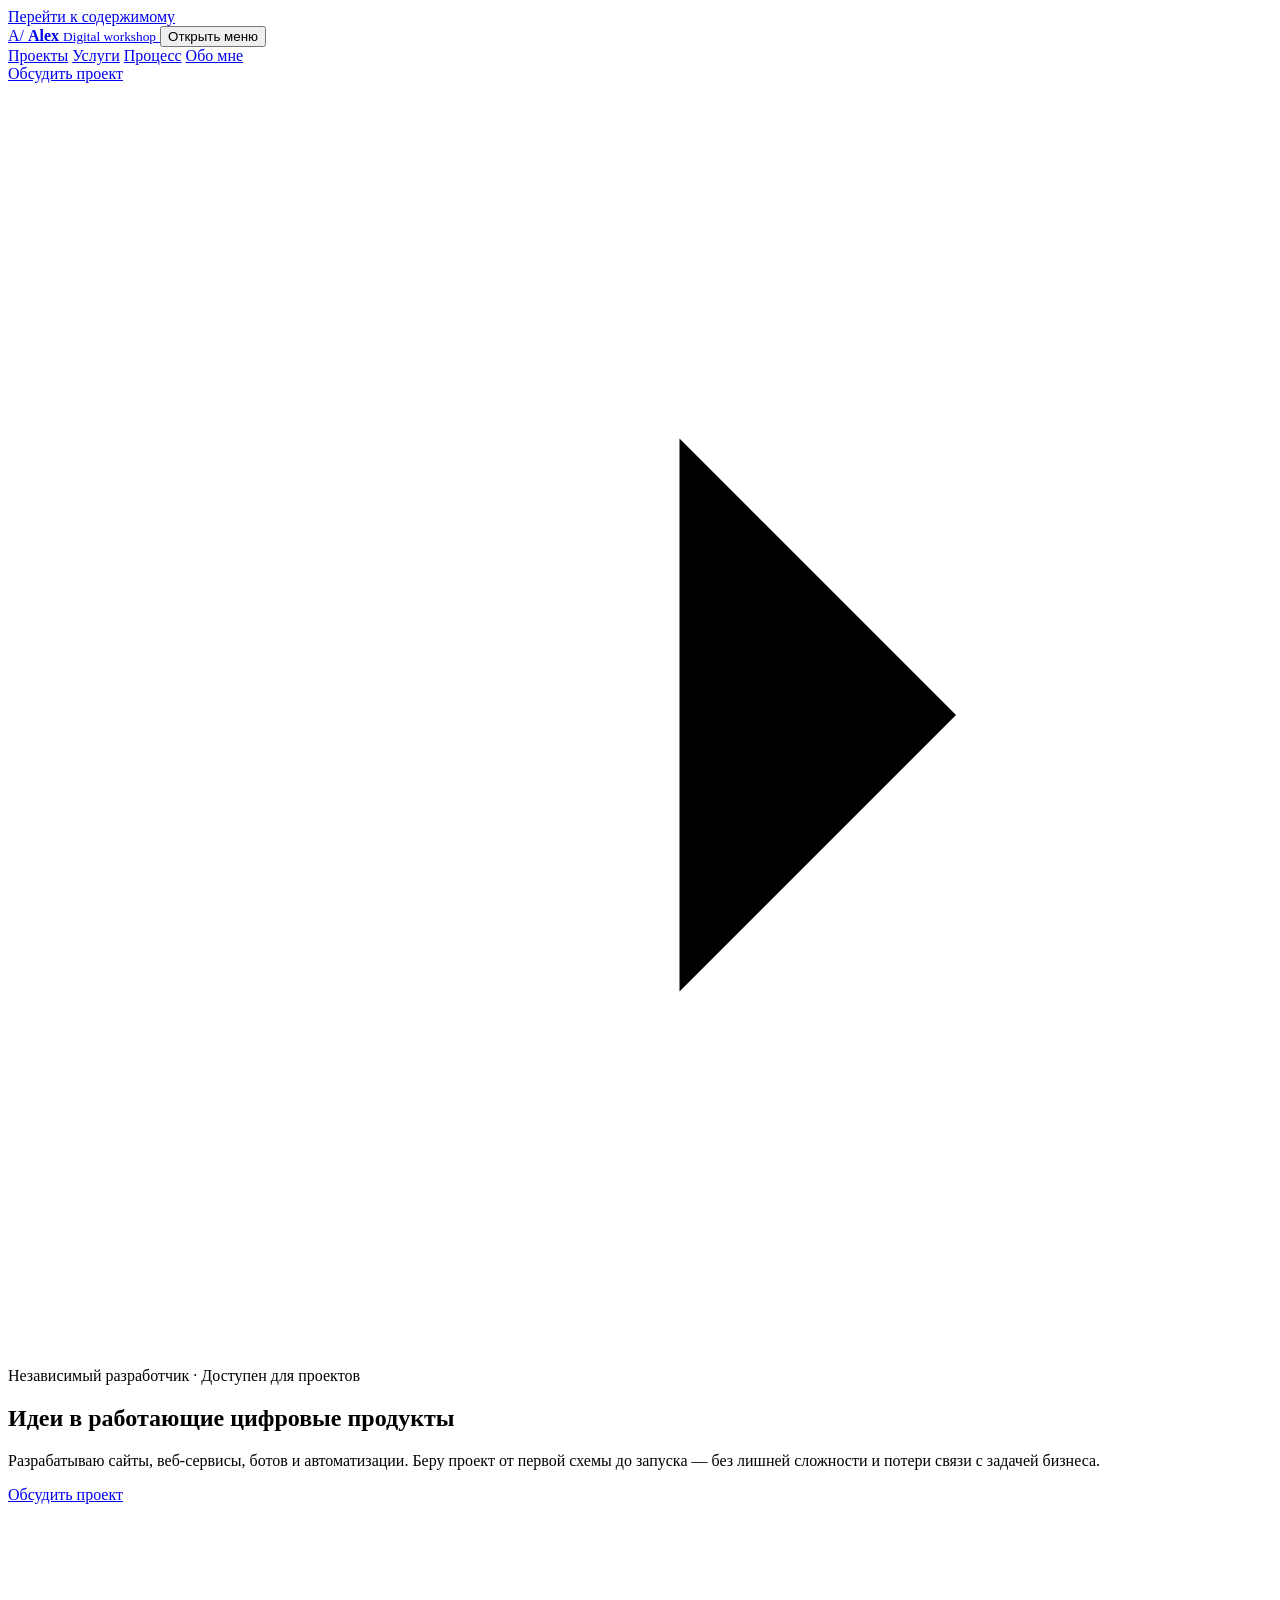
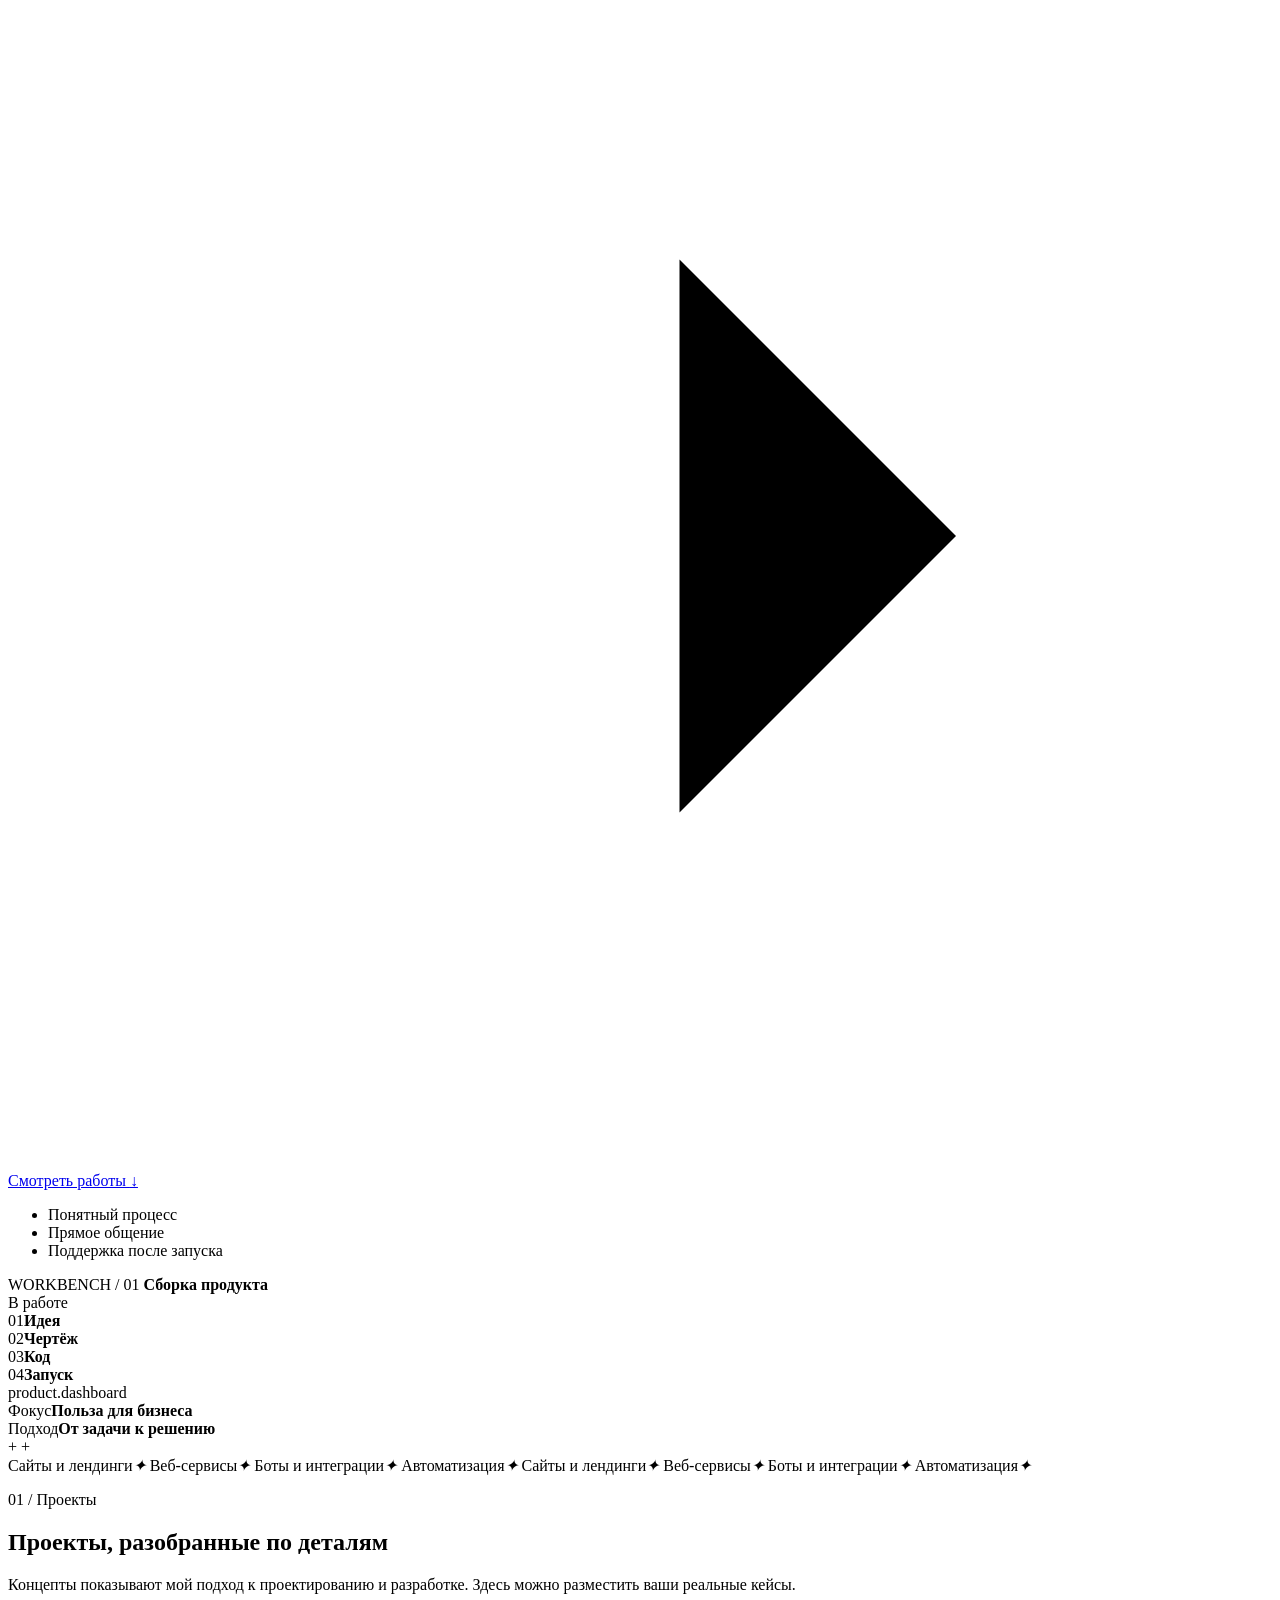
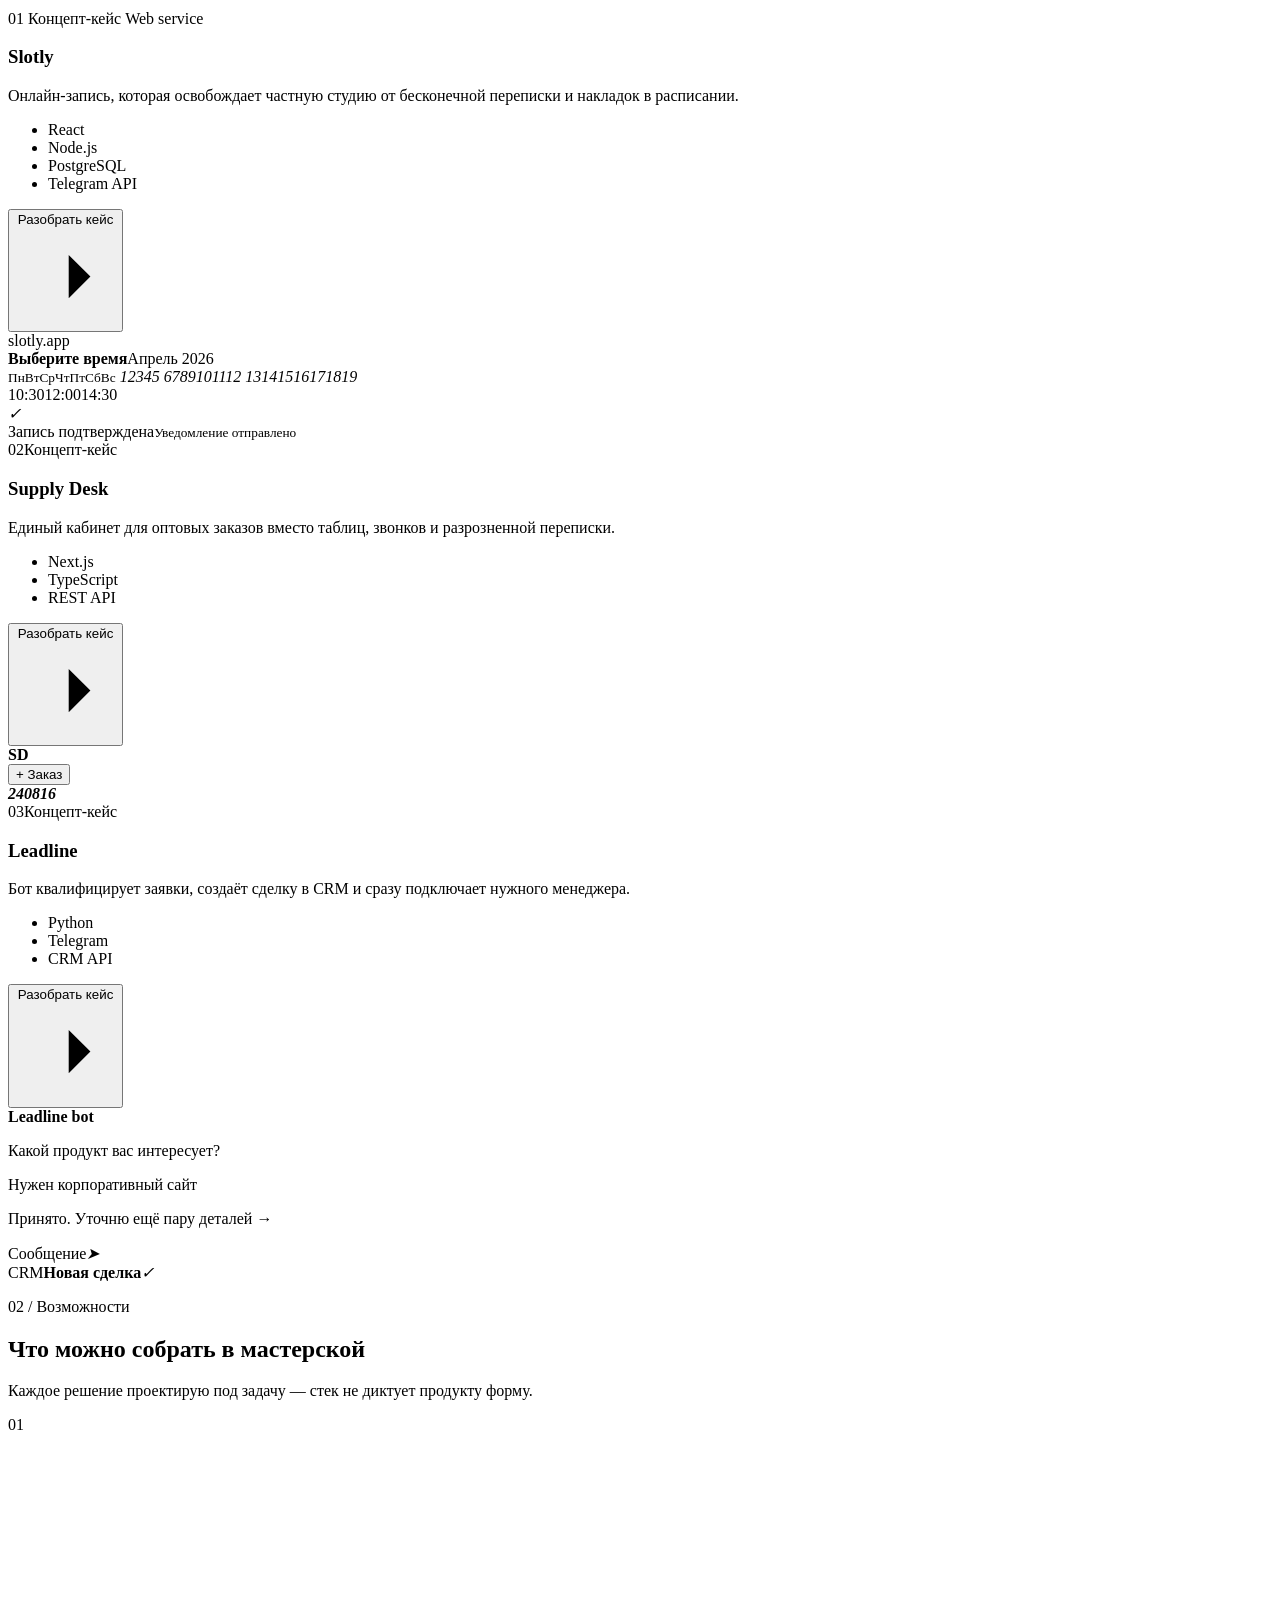
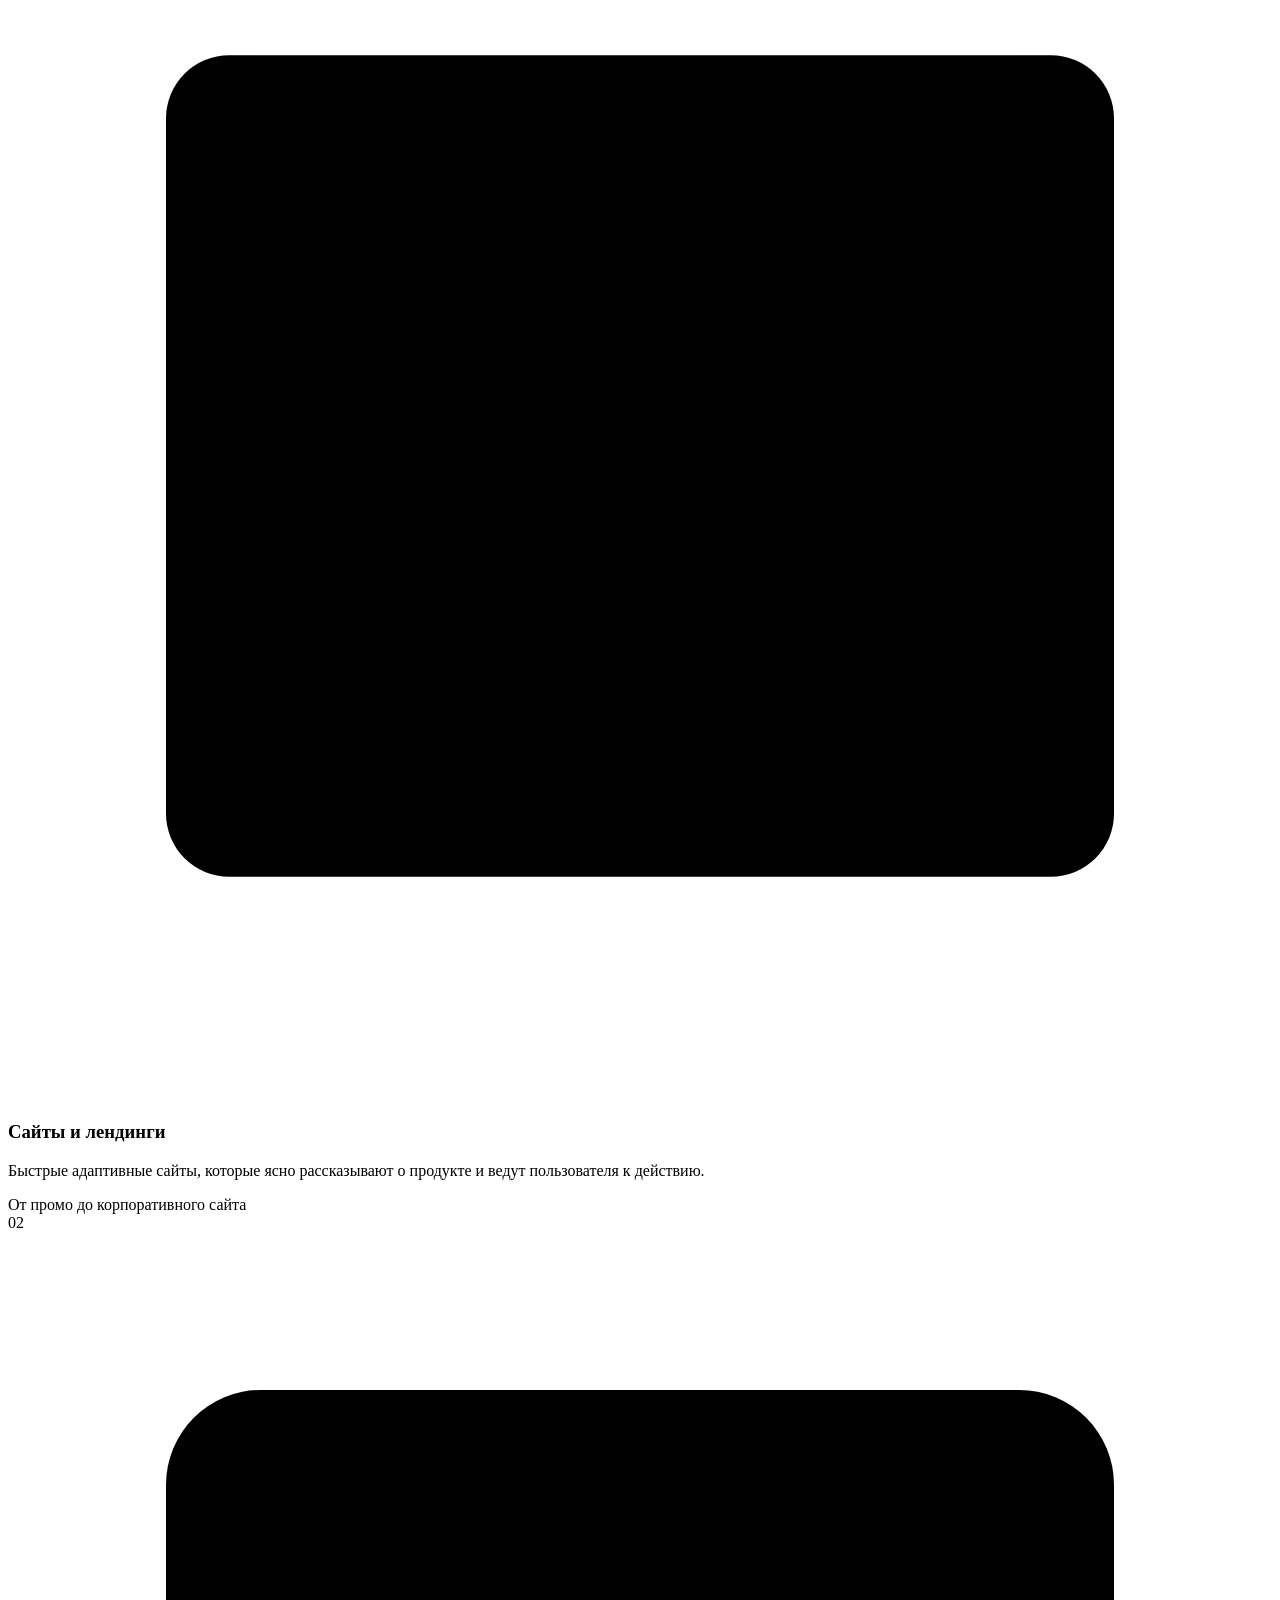
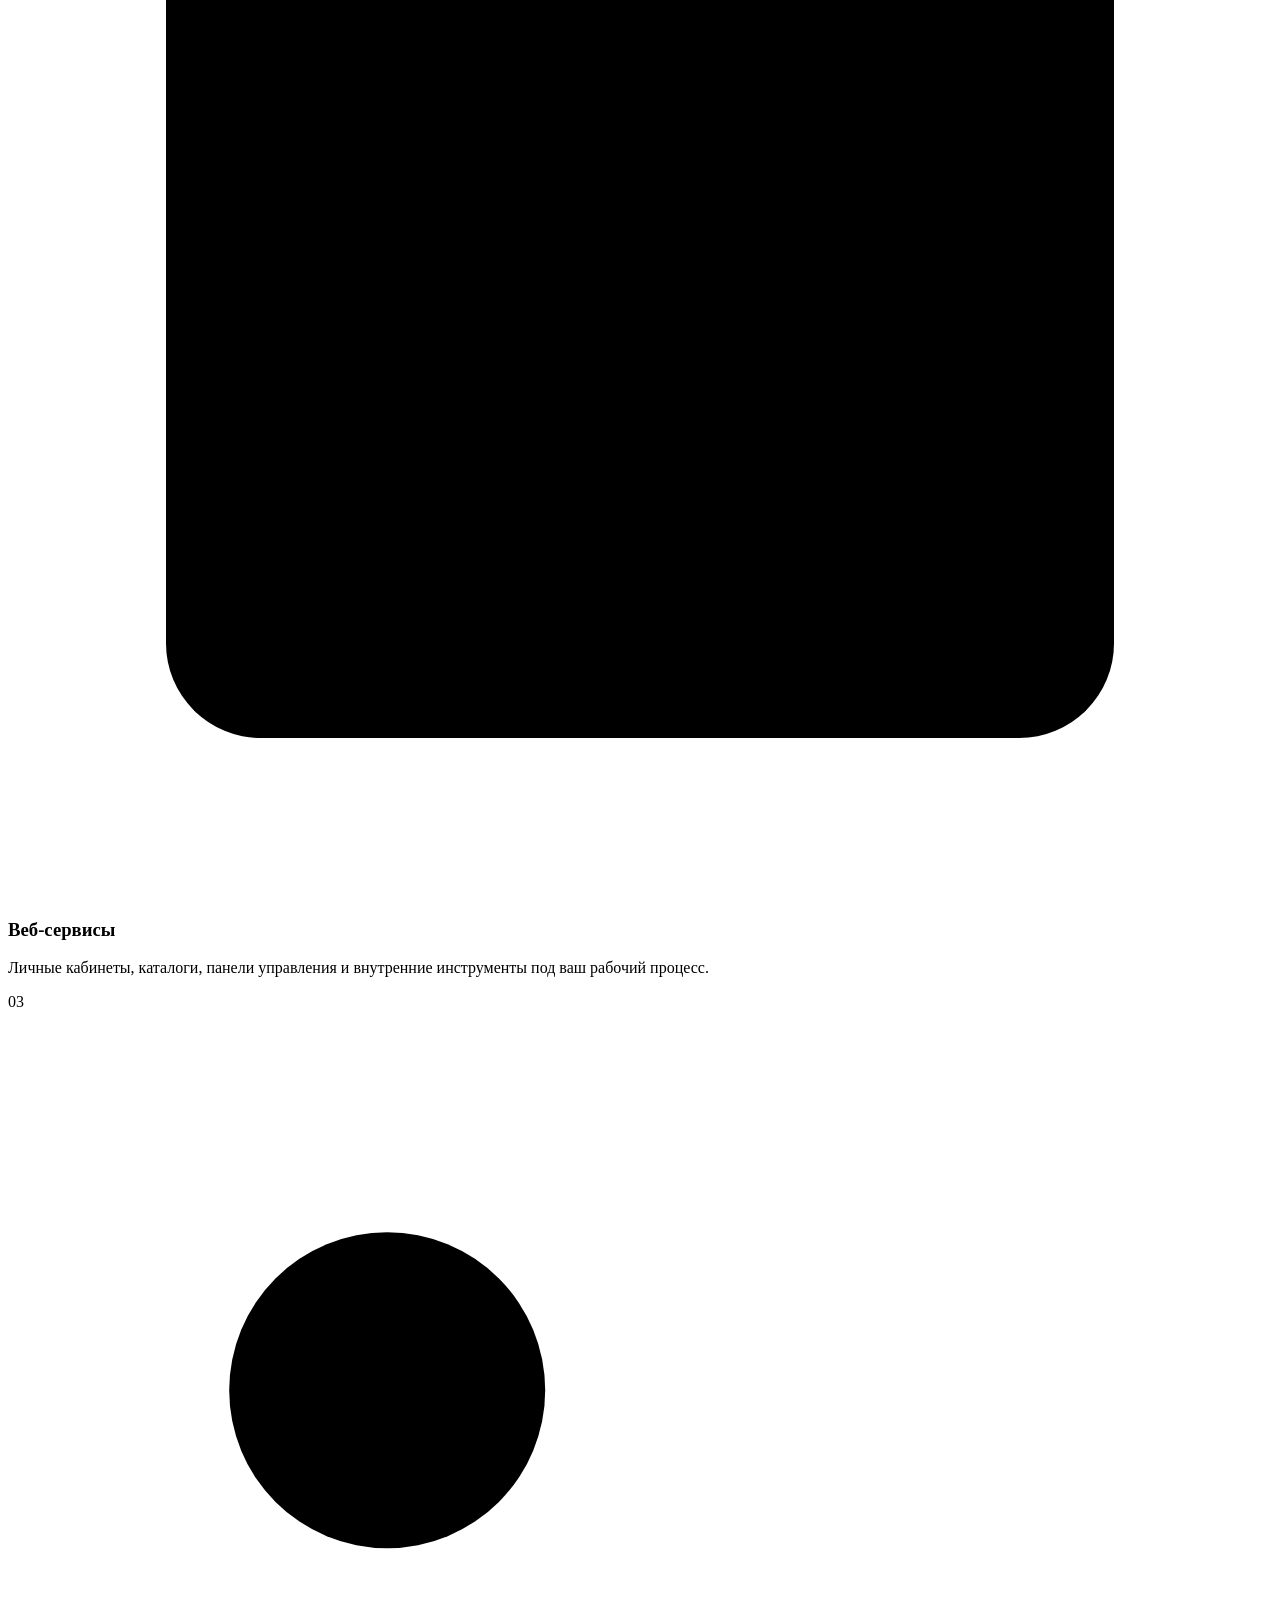
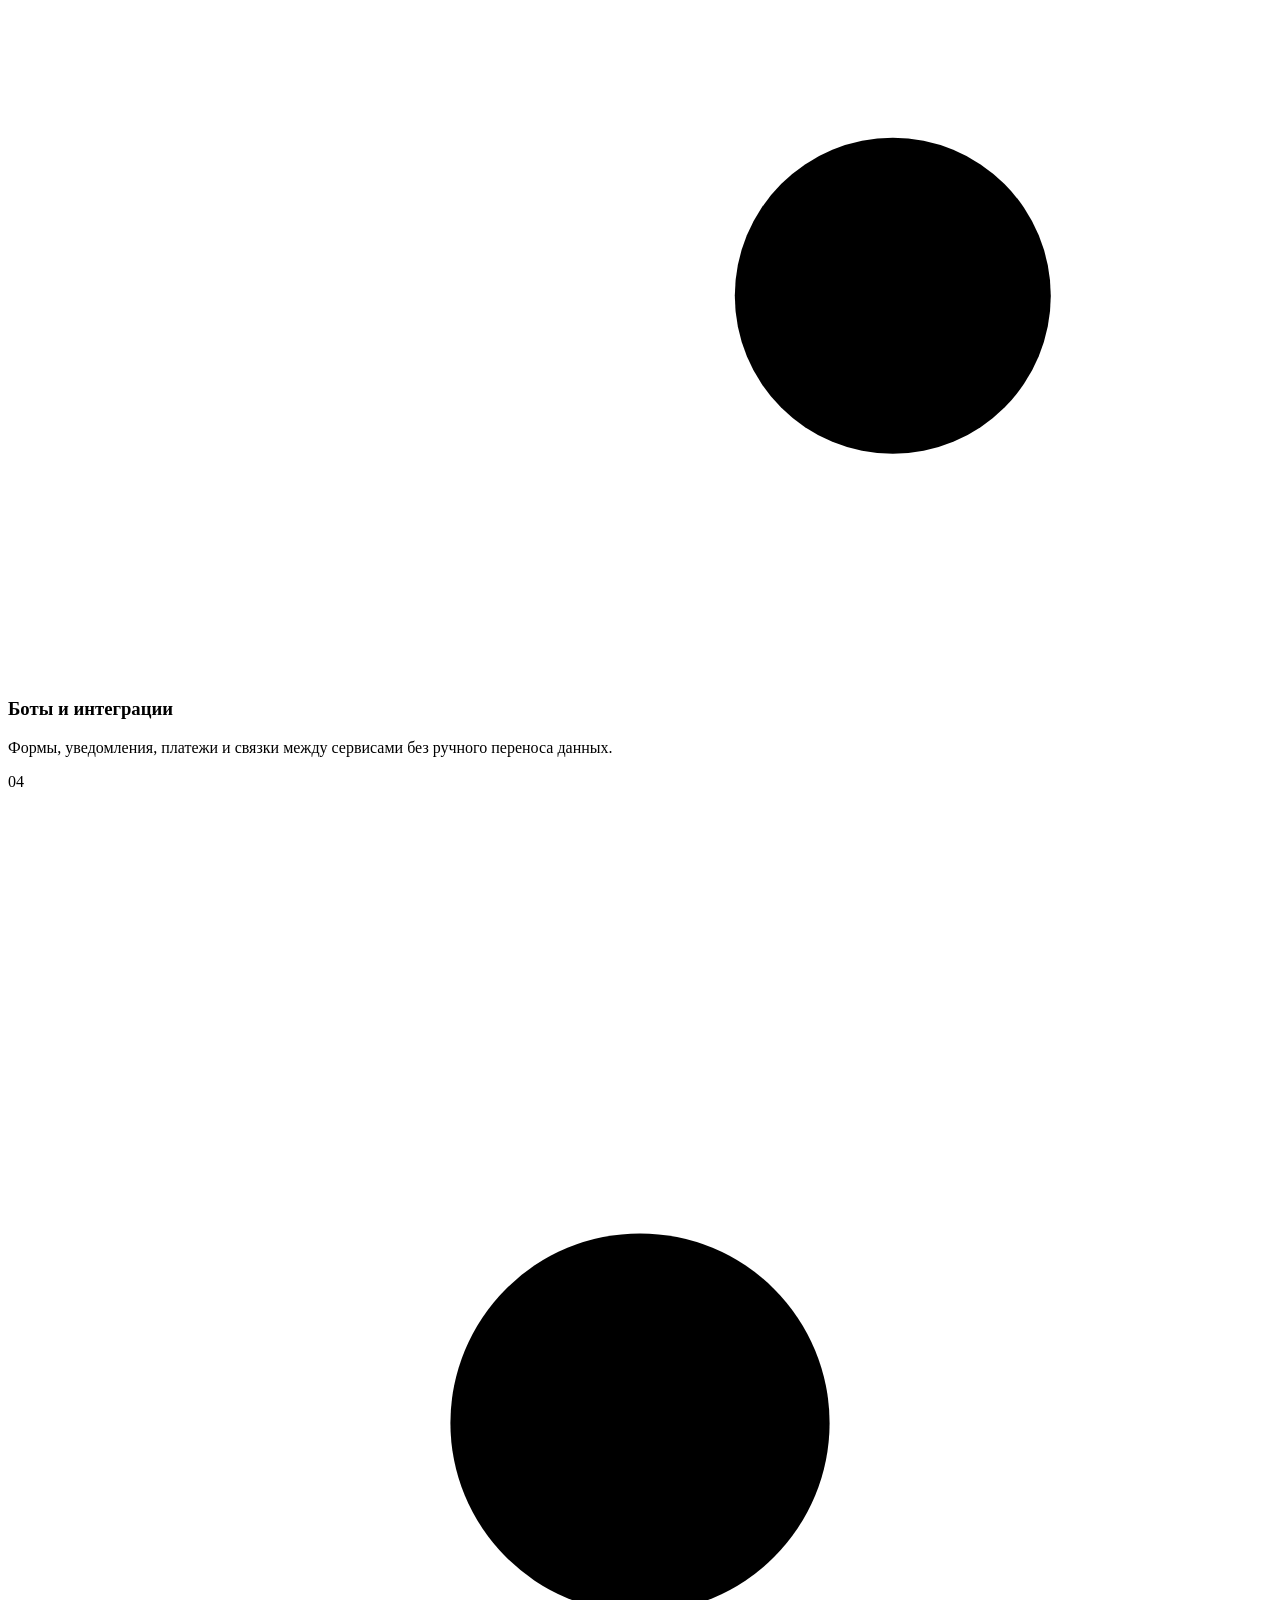
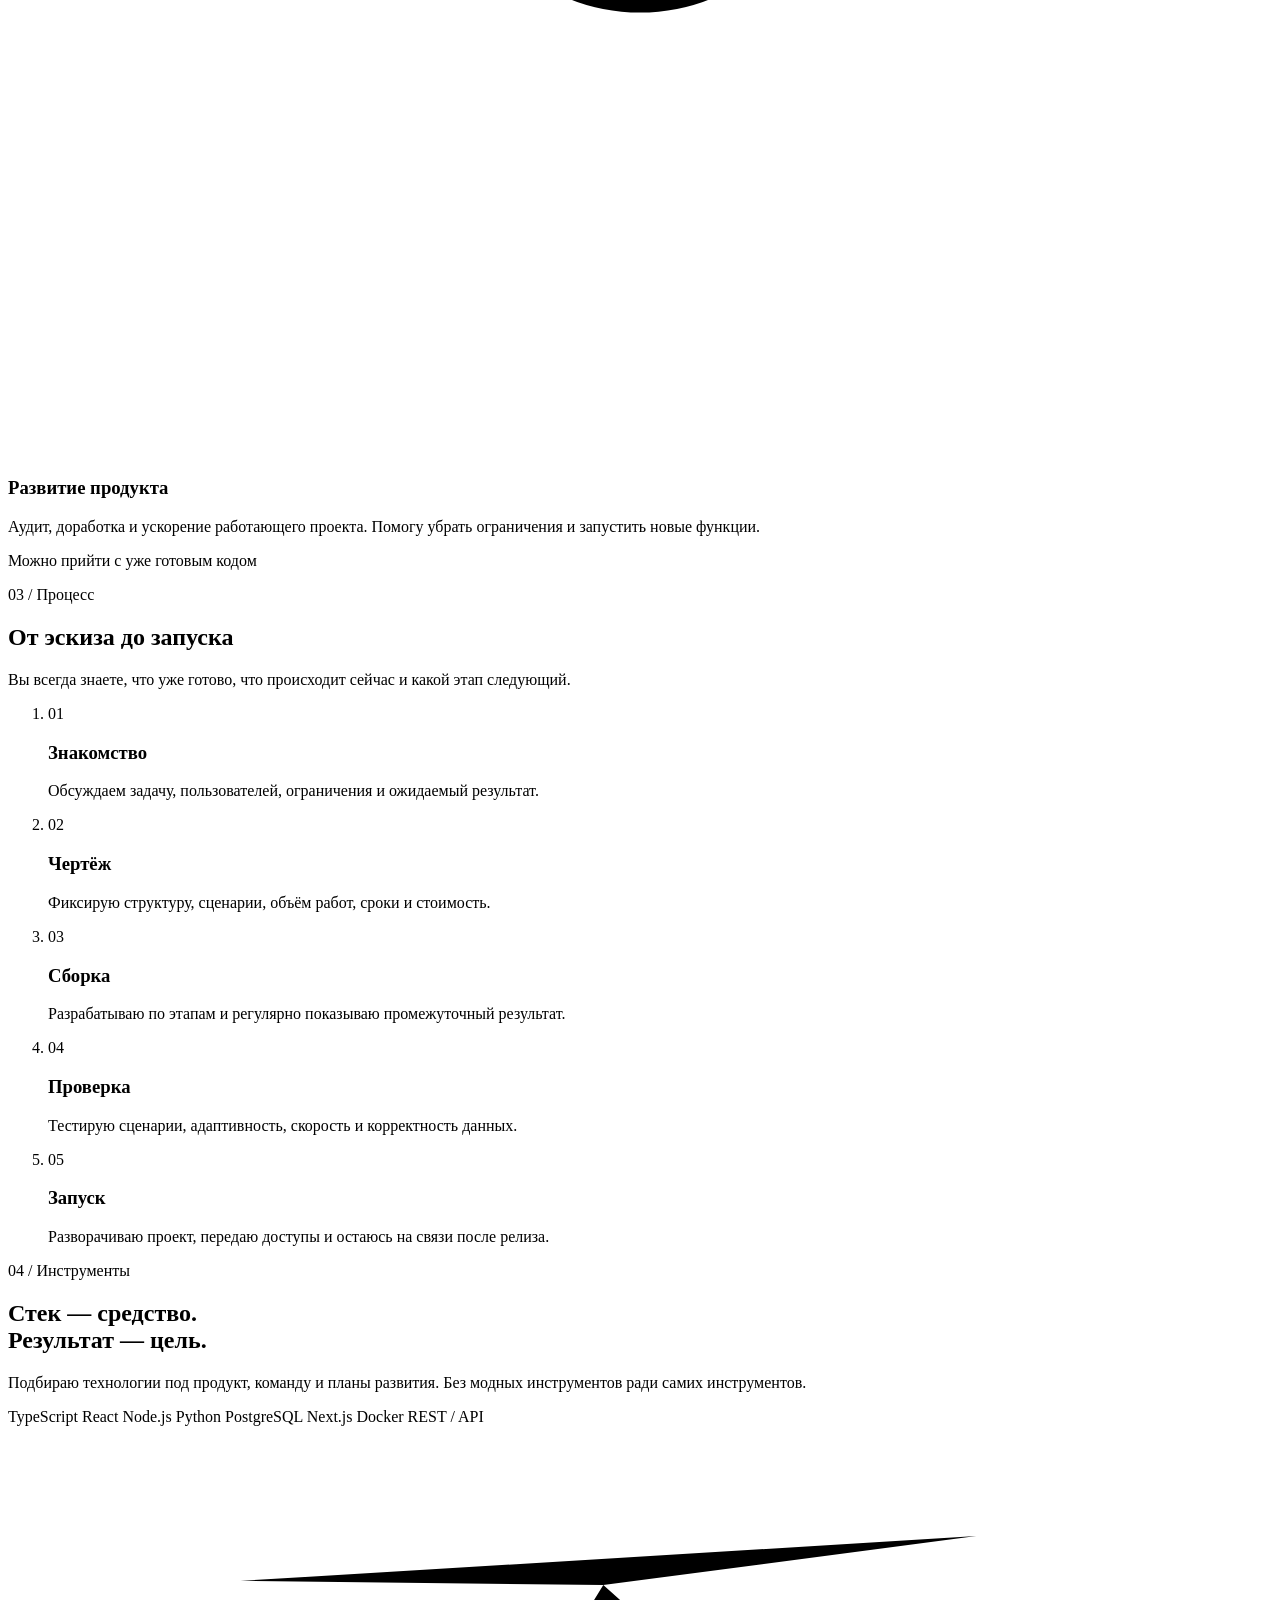
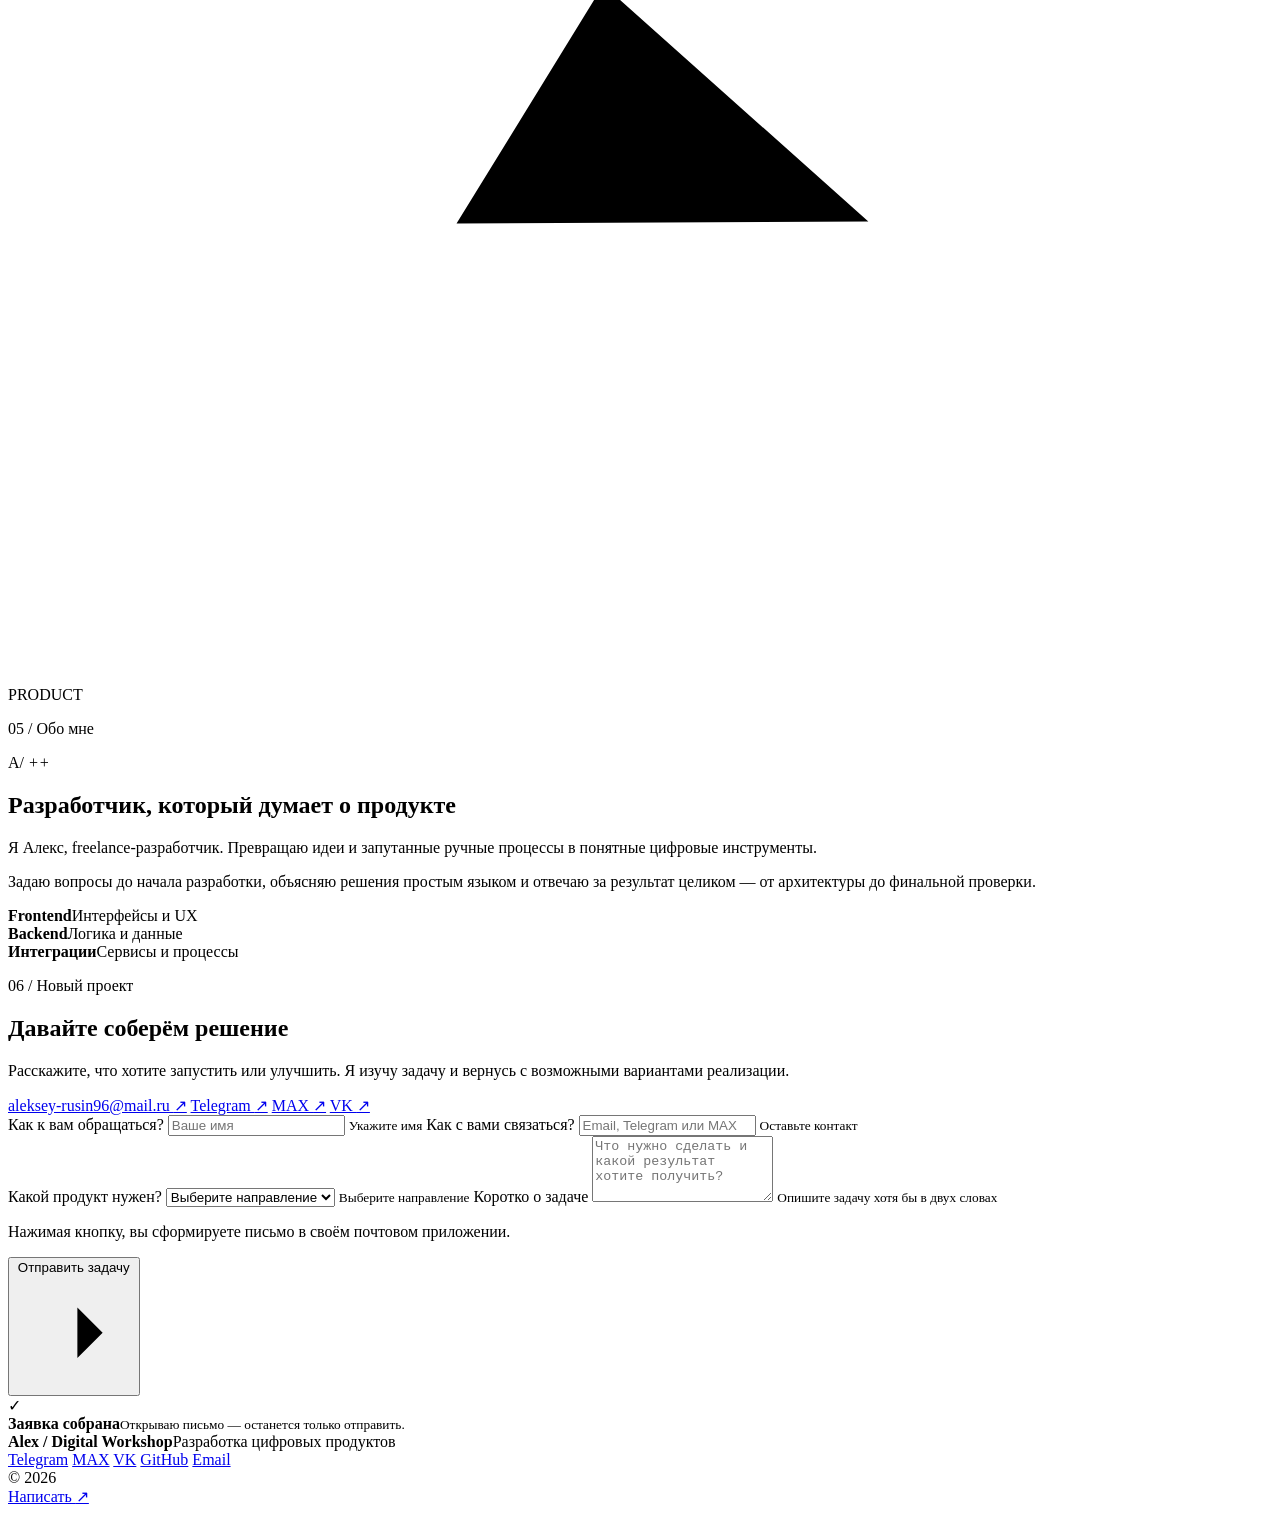
==== index.html @ c0200e17 "Add portfolio homepage" ====
<!doctype html>
<html lang="ru">
<head>
  <meta charset="utf-8">
  <meta name="viewport" content="width=device-width, initial-scale=1">
  <meta name="theme-color" content="#0b0e0c">
  <meta name="description" content="Независимый разработчик сайтов, веб-сервисов, ботов и автоматизаций — от первой схемы до запуска.">
  <title>Alex / Digital Workshop — разработка цифровых продуктов</title>
  <link rel="icon" href="data:image/svg+xml,%3Csvg xmlns='http://www.w3.org/2000/svg' viewBox='0 0 64 64'%3E%3Crect width='64' height='64' rx='14' fill='%23baff63'/%3E%3Cpath d='M18 18h13c10 0 16 5 16 14s-6 14-16 14H18V18Zm10 8v12h3c5 0 8-2 8-6s-3-6-8-6h-3Z' fill='%230b0e0c'/%3E%3C/svg%3E">
  <link rel="stylesheet" href="styles.css">
</head>
<body>
  <a class="skip-link" href="#content">Перейти к содержимому</a>

  <div class="noise" aria-hidden="true"></div>
  <div class="page-grid" aria-hidden="true"></div>

  <header class="site-header" id="top">
    <div class="header-inner container">
      <a class="brand" href="#hero" aria-label="На главную">
        <span class="brand-mark">A/</span>
        <span class="brand-copy">
          <strong>Alex</strong>
          <small>Digital workshop</small>
        </span>
      </a>

      <button class="menu-toggle" type="button" aria-expanded="false" aria-controls="site-nav">
        <span class="sr-only">Открыть меню</span>
        <span></span><span></span>
      </button>

      <nav class="site-nav" id="site-nav" aria-label="Основная навигация">
        <a href="#projects">Проекты</a>
        <a href="#services">Услуги</a>
        <a href="#process">Процесс</a>
        <a href="#about">Обо мне</a>
      </nav>

      <a class="button button-small header-cta" href="#contact">
        Обсудить проект
        <svg viewBox="0 0 16 16" aria-hidden="true"><path d="M3 8h9M8.5 4.5 12 8l-3.5 3.5"/></svg>
      </a>
    </div>
  </header>

  <main id="content">
    <section class="hero container" id="hero" aria-labelledby="hero-title">
      <div class="hero-copy reveal">
        <p class="eyebrow"><span class="status-dot"></span> Независимый разработчик · Доступен для проектов</p>
        <h1 id="hero-title">Идеи в <span>работающие</span> цифровые продукты</h1>
        <p class="hero-lead">Разрабатываю сайты, веб-сервисы, ботов и автоматизации. Беру проект от первой схемы до запуска — без лишней сложности и потери связи с задачей бизнеса.</p>
        <div class="hero-actions">
          <a class="button button-primary" href="#contact">
            Обсудить проект
            <svg viewBox="0 0 16 16" aria-hidden="true"><path d="M3 8h9M8.5 4.5 12 8l-3.5 3.5"/></svg>
          </a>
          <a class="text-link" href="#projects">Смотреть работы <span aria-hidden="true">↓</span></a>
        </div>
        <ul class="trust-line" aria-label="Принципы работы">
          <li>Понятный процесс</li>
          <li>Прямое общение</li>
          <li>Поддержка после запуска</li>
        </ul>
      </div>

      <div class="workbench reveal" aria-label="Схема рабочего процесса">
        <div class="bench-topbar">
          <div>
            <span class="mono-label">WORKBENCH / 01</span>
            <strong>Сборка продукта</strong>
          </div>
          <span class="live-badge"><i></i> В работе</span>
        </div>

        <div class="build-route" aria-hidden="true">
          <div class="route-line"><span class="route-signal"></span></div>
          <div class="route-step is-done"><span>01</span><strong>Идея</strong></div>
          <div class="route-step is-active"><span>02</span><strong>Чертёж</strong></div>
          <div class="route-step"><span>03</span><strong>Код</strong></div>
          <div class="route-step"><span>04</span><strong>Запуск</strong></div>
        </div>

        <div class="bench-window" aria-hidden="true">
          <div class="window-bar">
            <div class="window-dots"><i></i><i></i><i></i></div>
            <span>product.dashboard</span>
            <div class="window-actions"><i></i><i></i></div>
          </div>
          <div class="window-layout">
            <aside>
              <span class="ui-logo"></span>
              <i class="active"></i><i></i><i></i><i></i>
            </aside>
            <div class="window-main">
              <div class="ui-heading"><i></i><span></span></div>
              <div class="ui-stats"><i></i><i></i><i></i></div>
              <div class="ui-chart">
                <span class="bar b1"></span><span class="bar b2"></span><span class="bar b3"></span><span class="bar b4"></span><span class="bar b5"></span><span class="bar b6"></span><span class="bar b7"></span>
              </div>
            </div>
          </div>
        </div>

        <div class="bench-footer">
          <div><span>Фокус</span><strong>Польза для бизнеса</strong></div>
          <div><span>Подход</span><strong>От задачи к решению</strong></div>
        </div>
        <span class="corner-mark corner-a" aria-hidden="true">+</span>
        <span class="corner-mark corner-b" aria-hidden="true">+</span>
      </div>
    </section>

    <div class="capability-strip" aria-label="Направления работы">
      <div class="strip-track">
        <span>Сайты и лендинги</span><i>✦</i>
        <span>Веб-сервисы</span><i>✦</i>
        <span>Боты и интеграции</span><i>✦</i>
        <span>Автоматизация</span><i>✦</i>
        <span>Сайты и лендинги</span><i>✦</i>
        <span>Веб-сервисы</span><i>✦</i>
        <span>Боты и интеграции</span><i>✦</i>
        <span>Автоматизация</span><i>✦</i>
      </div>
    </div>

    <section class="section projects container" id="projects" aria-labelledby="projects-title">
      <div class="section-heading reveal">
        <div>
          <p class="section-index">01 / Проекты</p>
          <h2 id="projects-title">Проекты, разобранные <span>по деталям</span></h2>
        </div>
        <p class="section-intro">Концепты показывают мой подход к проектированию и разработке. Здесь можно разместить ваши реальные кейсы.</p>
      </div>

      <div class="project-grid">
        <article class="project-card project-featured reveal" data-project="slotly">
          <div class="project-info">
            <div class="project-meta">
              <span>01</span>
              <span>Концепт-кейс</span>
              <span>Web service</span>
            </div>
            <h3>Slotly</h3>
            <p class="project-summary">Онлайн-запись, которая освобождает частную студию от бесконечной переписки и накладок в расписании.</p>
            <ul class="tag-list" aria-label="Технологии">
              <li>React</li><li>Node.js</li><li>PostgreSQL</li><li>Telegram API</li>
            </ul>
            <button class="project-link" type="button" aria-haspopup="dialog">
              Разобрать кейс
              <svg viewBox="0 0 16 16" aria-hidden="true"><path d="M3 8h9M8.5 4.5 12 8l-3.5 3.5"/></svg>
            </button>
          </div>
          <div class="project-visual slotly-ui" aria-hidden="true">
            <div class="mock-browser">
              <div class="mock-toolbar"><i></i><i></i><i></i><span>slotly.app</span></div>
              <div class="booking-ui">
                <div class="booking-head"><strong>Выберите время</strong><span>Апрель 2026</span></div>
                <div class="calendar-grid">
                  <small>Пн</small><small>Вт</small><small>Ср</small><small>Чт</small><small>Пт</small><small>Сб</small><small>Вс</small>
                  <i></i><i></i><i>1</i><i>2</i><i>3</i><i>4</i><i>5</i>
                  <i>6</i><i>7</i><i class="picked">8</i><i>9</i><i>10</i><i>11</i><i>12</i>
                  <i>13</i><i>14</i><i>15</i><i>16</i><i>17</i><i>18</i><i>19</i>
                </div>
                <div class="time-row"><span>10:30</span><span class="selected">12:00</span><span>14:30</span></div>
              </div>
            </div>
            <div class="float-card float-confirm"><i>✓</i><div><span>Запись подтверждена</span><small>Уведомление отправлено</small></div></div>
          </div>
        </article>

        <article class="project-card reveal" data-project="supply">
          <div class="project-info">
            <div class="project-meta"><span>02</span><span>Концепт-кейс</span></div>
            <h3>Supply Desk</h3>
            <p class="project-summary">Единый кабинет для оптовых заказов вместо таблиц, звонков и разрозненной переписки.</p>
            <ul class="tag-list"><li>Next.js</li><li>TypeScript</li><li>REST API</li></ul>
            <button class="project-link" type="button" aria-haspopup="dialog">Разобрать кейс <svg viewBox="0 0 16 16" aria-hidden="true"><path d="M3 8h9M8.5 4.5 12 8l-3.5 3.5"/></svg></button>
          </div>
          <div class="project-visual supply-ui" aria-hidden="true">
            <div class="supply-panel">
              <div class="supply-nav"><strong>SD</strong><i class="on"></i><i></i><i></i></div>
              <div class="supply-content">
                <div class="supply-title"><span></span><button>+ Заказ</button></div>
                <div class="supply-summary"><i><b>24</b></i><i><b>08</b></i><i><b>16</b></i></div>
                <div class="supply-table"><span></span><span></span><span></span><span></span></div>
              </div>
            </div>
          </div>
        </article>

        <article class="project-card reveal" data-project="leadline">
          <div class="project-info">
            <div class="project-meta"><span>03</span><span>Концепт-кейс</span></div>
            <h3>Leadline</h3>
            <p class="project-summary">Бот квалифицирует заявки, создаёт сделку в CRM и сразу подключает нужного менеджера.</p>
            <ul class="tag-list"><li>Python</li><li>Telegram</li><li>CRM API</li></ul>
            <button class="project-link" type="button" aria-haspopup="dialog">Разобрать кейс <svg viewBox="0 0 16 16" aria-hidden="true"><path d="M3 8h9M8.5 4.5 12 8l-3.5 3.5"/></svg></button>
          </div>
          <div class="project-visual lead-ui" aria-hidden="true">
            <div class="phone-shell">
              <div class="phone-top"><span></span><strong>Leadline bot</strong><i></i></div>
              <div class="chat">
                <p class="bubble bot">Какой продукт вас интересует?</p>
                <p class="bubble user">Нужен корпоративный сайт</p>
                <p class="bubble bot small">Принято. Уточню ещё пару деталей →</p>
              </div>
              <div class="chat-input"><span>Сообщение</span><i>➤</i></div>
            </div>
            <div class="crm-badge"><span>CRM</span><strong>Новая сделка</strong><i>✓</i></div>
          </div>
        </article>
      </div>
    </section>

    <section class="section services" id="services" aria-labelledby="services-title">
      <div class="container">
        <div class="section-heading reveal">
          <div>
            <p class="section-index">02 / Возможности</p>
            <h2 id="services-title">Что можно собрать <span>в мастерской</span></h2>
          </div>
          <p class="section-intro">Каждое решение проектирую под задачу — стек не диктует продукту форму.</p>
        </div>

        <div class="service-grid">
          <article class="service-card service-wide reveal">
            <div class="service-number">01</div>
            <div class="service-icon" aria-hidden="true">
              <svg viewBox="0 0 40 40"><rect x="5" y="7" width="30" height="26" rx="2"/><path d="M5 14h30M11 10.5h.1M15 10.5h.1M19 10.5h.1M11 20h10M11 25h17"/></svg>
            </div>
            <div>
              <h3>Сайты и лендинги</h3>
              <p>Быстрые адаптивные сайты, которые ясно рассказывают о продукте и ведут пользователя к действию.</p>
            </div>
            <span class="service-note">От промо до корпоративного сайта</span>
          </article>
          <article class="service-card reveal">
            <div class="service-number">02</div>
            <div class="service-icon" aria-hidden="true">
              <svg viewBox="0 0 40 40"><rect x="5" y="5" width="30" height="30" rx="3"/><path d="M5 14h30M15 14v21M20 20h9M20 25h9M20 30h5"/></svg>
            </div>
            <h3>Веб-сервисы</h3>
            <p>Личные кабинеты, каталоги, панели управления и внутренние инструменты под ваш рабочий процесс.</p>
          </article>
          <article class="service-card reveal">
            <div class="service-number">03</div>
            <div class="service-icon" aria-hidden="true">
              <svg viewBox="0 0 40 40"><circle cx="12" cy="12" r="5"/><circle cx="28" cy="28" r="5"/><path d="M16 15.5 24 24M28 10v8M24 14h8M12 22v8M8 26h8"/></svg>
            </div>
            <h3>Боты и интеграции</h3>
            <p>Формы, уведомления, платежи и связки между сервисами без ручного переноса данных.</p>
          </article>
          <article class="service-card service-wide service-accent reveal">
            <div class="service-number">04</div>
            <div class="service-icon" aria-hidden="true">
              <svg viewBox="0 0 40 40"><path d="M20 5v7M20 28v7M5 20h7M28 20h7M9.4 9.4l5 5M25.6 25.6l5 5M30.6 9.4l-5 5M14.4 25.6l-5 5"/><circle cx="20" cy="20" r="6"/></svg>
            </div>
            <div>
              <h3>Развитие продукта</h3>
              <p>Аудит, доработка и ускорение работающего проекта. Помогу убрать ограничения и запустить новые функции.</p>
            </div>
            <span class="service-note">Можно прийти с уже готовым кодом</span>
          </article>
        </div>
      </div>
    </section>

    <section class="section process container" id="process" aria-labelledby="process-title">
      <div class="section-heading reveal">
        <div>
          <p class="section-index">03 / Процесс</p>
          <h2 id="process-title">От эскиза <span>до запуска</span></h2>
        </div>
        <p class="section-intro">Вы всегда знаете, что уже готово, что происходит сейчас и какой этап следующий.</p>
      </div>

      <ol class="process-list">
        <li class="process-step reveal">
          <span class="step-number">01</span>
          <div><h3>Знакомство</h3><p>Обсуждаем задачу, пользователей, ограничения и ожидаемый результат.</p></div>
        </li>
        <li class="process-step reveal">
          <span class="step-number">02</span>
          <div><h3>Чертёж</h3><p>Фиксирую структуру, сценарии, объём работ, сроки и стоимость.</p></div>
        </li>
        <li class="process-step reveal">
          <span class="step-number">03</span>
          <div><h3>Сборка</h3><p>Разрабатываю по этапам и регулярно показываю промежуточный результат.</p></div>
        </li>
        <li class="process-step reveal">
          <span class="step-number">04</span>
          <div><h3>Проверка</h3><p>Тестирую сценарии, адаптивность, скорость и корректность данных.</p></div>
        </li>
        <li class="process-step reveal">
          <span class="step-number">05</span>
          <div><h3>Запуск</h3><p>Разворачиваю проект, передаю доступы и остаюсь на связи после релиза.</p></div>
        </li>
      </ol>
    </section>

    <section class="section stack" aria-labelledby="stack-title">
      <div class="container stack-layout">
        <div class="stack-copy reveal">
          <p class="section-index">04 / Инструменты</p>
          <h2 id="stack-title">Стек — средство.<br><span>Результат — цель.</span></h2>
          <p>Подбираю технологии под продукт, команду и планы развития. Без модных инструментов ради самих инструментов.</p>
        </div>
        <div class="stack-map reveal" aria-label="Технологии">
          <span class="stack-chip chip-a">TypeScript</span>
          <span class="stack-chip chip-b">React</span>
          <span class="stack-chip chip-c">Node.js</span>
          <span class="stack-chip chip-d">Python</span>
          <span class="stack-chip chip-e">PostgreSQL</span>
          <span class="stack-chip chip-f">Next.js</span>
          <span class="stack-chip chip-g">Docker</span>
          <span class="stack-chip chip-h">REST / API</span>
          <svg class="stack-lines" viewBox="0 0 620 420" preserveAspectRatio="none" aria-hidden="true">
            <path d="M114 76 292 78 475 54M292 78 220 195 422 194M220 195 92 315M220 195l82 155M422 194l108 122M422 194 475 54"/>
          </svg>
          <span class="map-center" aria-hidden="true"><i></i> PRODUCT</span>
        </div>
      </div>
    </section>

    <section class="section about container" id="about" aria-labelledby="about-title">
      <div class="about-grid">
        <div class="about-label reveal">
          <p class="section-index">05 / Обо мне</p>
          <div class="portrait-mark" aria-hidden="true">
            <span>A/</span>
            <i class="mark-x x1">+</i><i class="mark-x x2">+</i>
          </div>
        </div>
        <div class="about-copy reveal">
          <h2 id="about-title">Разработчик, который <span>думает о продукте</span></h2>
          <p class="about-lead">Я Алекс, freelance-разработчик. Превращаю идеи и запутанные ручные процессы в понятные цифровые инструменты.</p>
          <p>Задаю вопросы до начала разработки, объясняю решения простым языком и отвечаю за результат целиком — от архитектуры до финальной проверки.</p>
          <div class="about-facts">
            <div><strong>Frontend</strong><span>Интерфейсы и UX</span></div>
            <div><strong>Backend</strong><span>Логика и данные</span></div>
            <div><strong>Интеграции</strong><span>Сервисы и процессы</span></div>
          </div>
        </div>
      </div>
    </section>

    <section class="contact-wrap" id="contact" aria-labelledby="contact-title">
      <div class="contact-card container reveal">
        <div class="contact-intro">
          <p class="section-index">06 / Новый проект</p>
          <h2 id="contact-title">Давайте соберём <span>решение</span></h2>
          <p>Расскажите, что хотите запустить или улучшить. Я изучу задачу и вернусь с возможными вариантами реализации.</p>
          <div class="direct-links">
            <a href="mailto:aleksey-rusin96@mail.ru">aleksey-rusin96@mail.ru <span>↗</span></a>
            <a href="https://t.me/yourmomismycardi0" target="_blank" rel="noreferrer">Telegram <span>↗</span></a>
            <a href="https://web.max.ru/93098847" target="_blank" rel="noreferrer">MAX <span>↗</span></a>
            <a href="https://id.vk.com/account/#/main" target="_blank" rel="noreferrer">VK <span>↗</span></a>
          </div>
        </div>

        <form class="project-form" id="project-form" novalidate>
          <div class="form-row">
            <label>
              <span>Как к вам обращаться?</span>
              <input type="text" name="name" autocomplete="name" placeholder="Ваше имя" required>
              <small class="field-error">Укажите имя</small>
            </label>
            <label>
              <span>Как с вами связаться?</span>
              <input type="text" name="contact" autocomplete="email" placeholder="Email, Telegram или MAX" required>
              <small class="field-error">Оставьте контакт</small>
            </label>
          </div>
          <label>
            <span>Какой продукт нужен?</span>
            <select name="product" required>
              <option value="">Выберите направление</option>
              <option>Сайт или лендинг</option>
              <option>Веб-сервис</option>
              <option>Бот или интеграция</option>
              <option>Доработка продукта</option>
              <option>Пока не знаю</option>
            </select>
            <small class="field-error">Выберите направление</small>
          </label>
          <label>
            <span>Коротко о задаче</span>
            <textarea name="message" rows="4" placeholder="Что нужно сделать и какой результат хотите получить?" required></textarea>
            <small class="field-error">Опишите задачу хотя бы в двух словах</small>
          </label>
          <div class="form-submit">
            <p>Нажимая кнопку, вы сформируете письмо в своём почтовом приложении.</p>
            <button class="button button-dark" type="submit">
              Отправить задачу
              <svg viewBox="0 0 16 16" aria-hidden="true"><path d="M3 8h9M8.5 4.5 12 8l-3.5 3.5"/></svg>
            </button>
          </div>
          <div class="form-success" role="status" aria-live="polite">
            <span>✓</span><div><strong>Заявка собрана</strong><small>Открываю письмо — останется только отправить.</small></div>
          </div>
        </form>
      </div>
    </section>
  </main>

  <footer class="site-footer">
    <div class="container footer-inner">
      <div><strong>Alex / Digital Workshop</strong><span>Разработка цифровых продуктов</span></div>
      <div class="footer-links">
        <a href="https://t.me/yourmomismycardi0" target="_blank" rel="noreferrer">Telegram</a>
        <a href="https://web.max.ru/93098847" target="_blank" rel="noreferrer">MAX</a>
        <a href="https://id.vk.com/account/#/main" target="_blank" rel="noreferrer">VK</a>
        <a href="https://github.com/qqbiker123" target="_blank" rel="noreferrer">GitHub</a>
        <a href="mailto:aleksey-rusin96@mail.ru">Email</a>
      </div>
      <span>© <span id="year">2026</span></span>
    </div>
  </footer>

  <a class="mobile-contact is-hidden" href="#contact">Написать <span>↗</span></a>

  <dialog class="case-dialog" id="case-dialog">
    <div class="dialog-shell">
      <button class="dialog-close" type="button" aria-label="Закрыть окно">
        <svg viewBox="0 0 20 20" aria-hidden="true"><path d="m5 5 10 10M15 5 5 15"/></svg>
      </button>
      <div class="dialog-index mono-label">CASE / <span>01</span></div>
      <h2>Slotly</h2>
      <p class="dialog-lead">Онлайн-запись для частной студии</p>
      <div class="case-breakdown">
        <div><span>Задача</span><p data-case-task></p></div>
        <div><span>Решение</span><p data-case-solution></p></div>
        <div><span>Результат</span><p data-case-result></p></div>
      </div>
      <div class="dialog-foot"><span>Демонстрационный концепт</span><button class="text-link dialog-next" type="button">Следующий кейс →</button></div>
    </div>
  </dialog>

  <script src="script.js"></script>
</body>
</html>
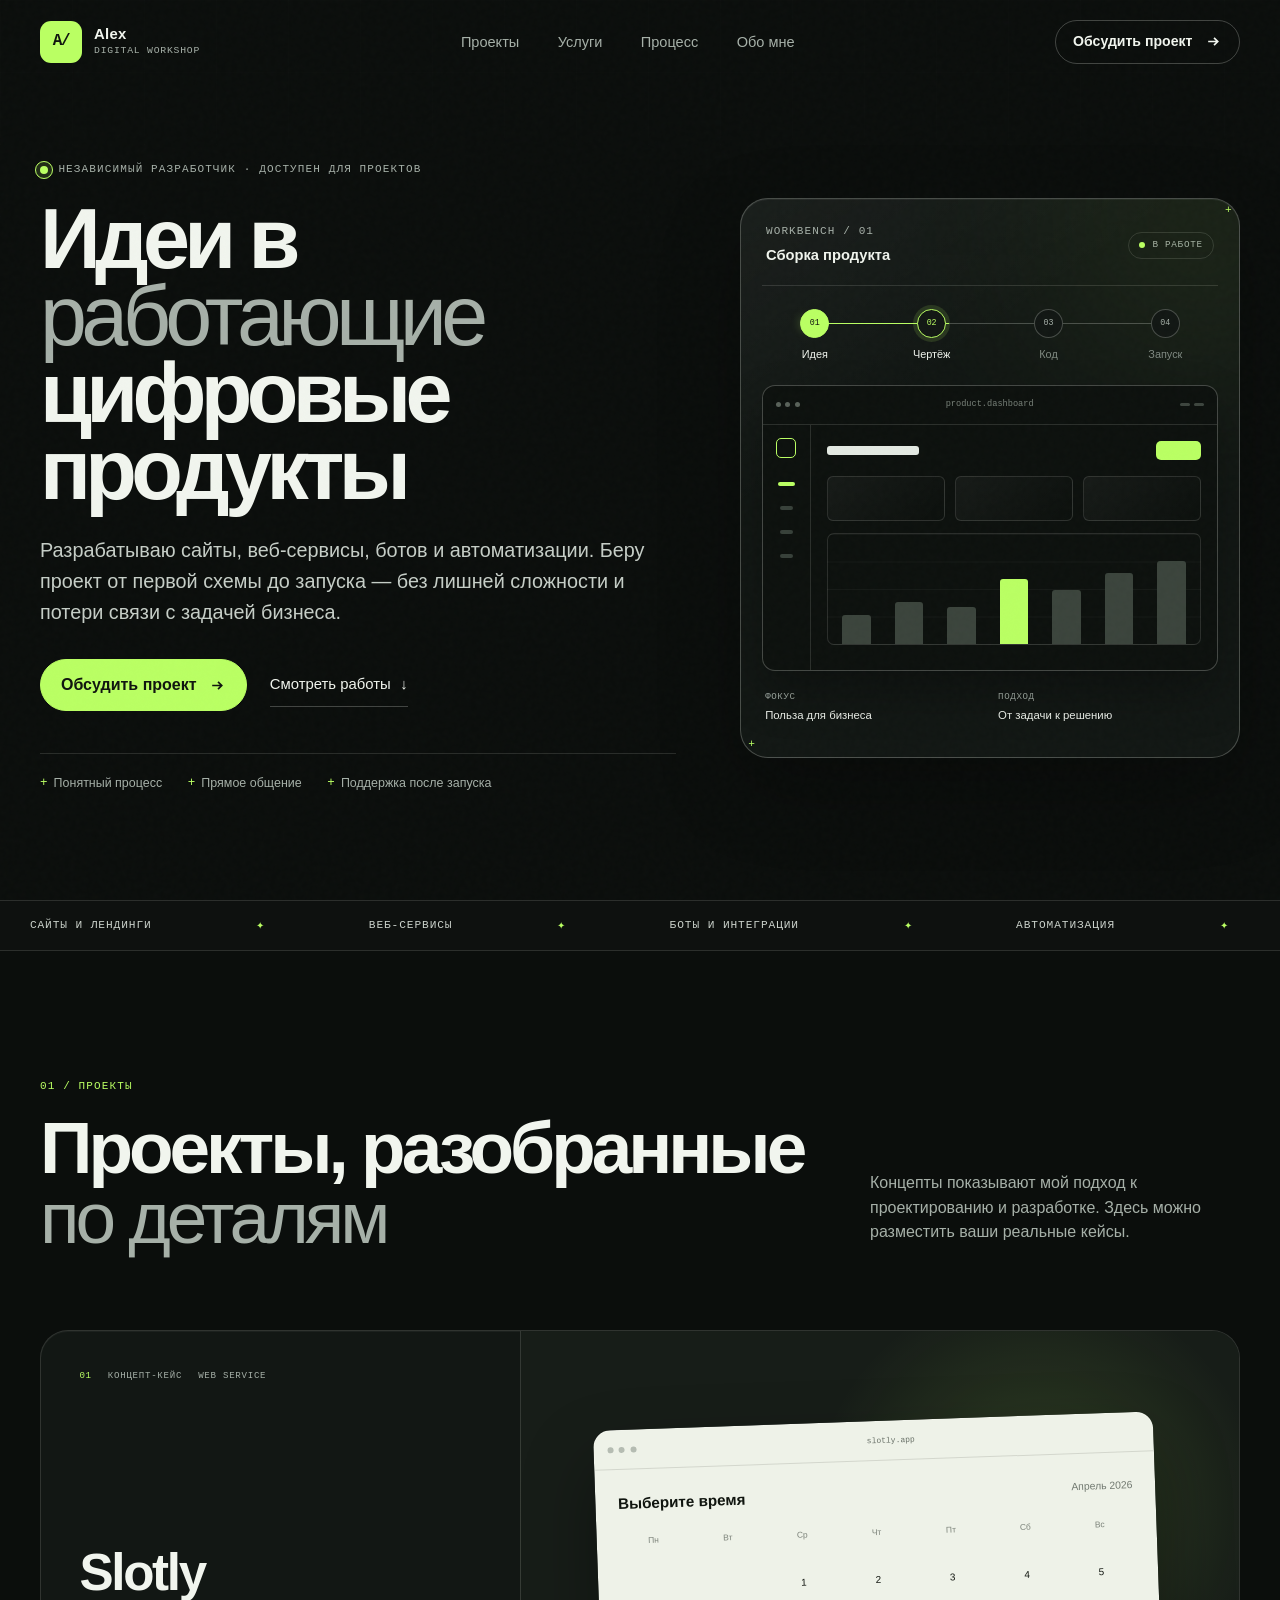
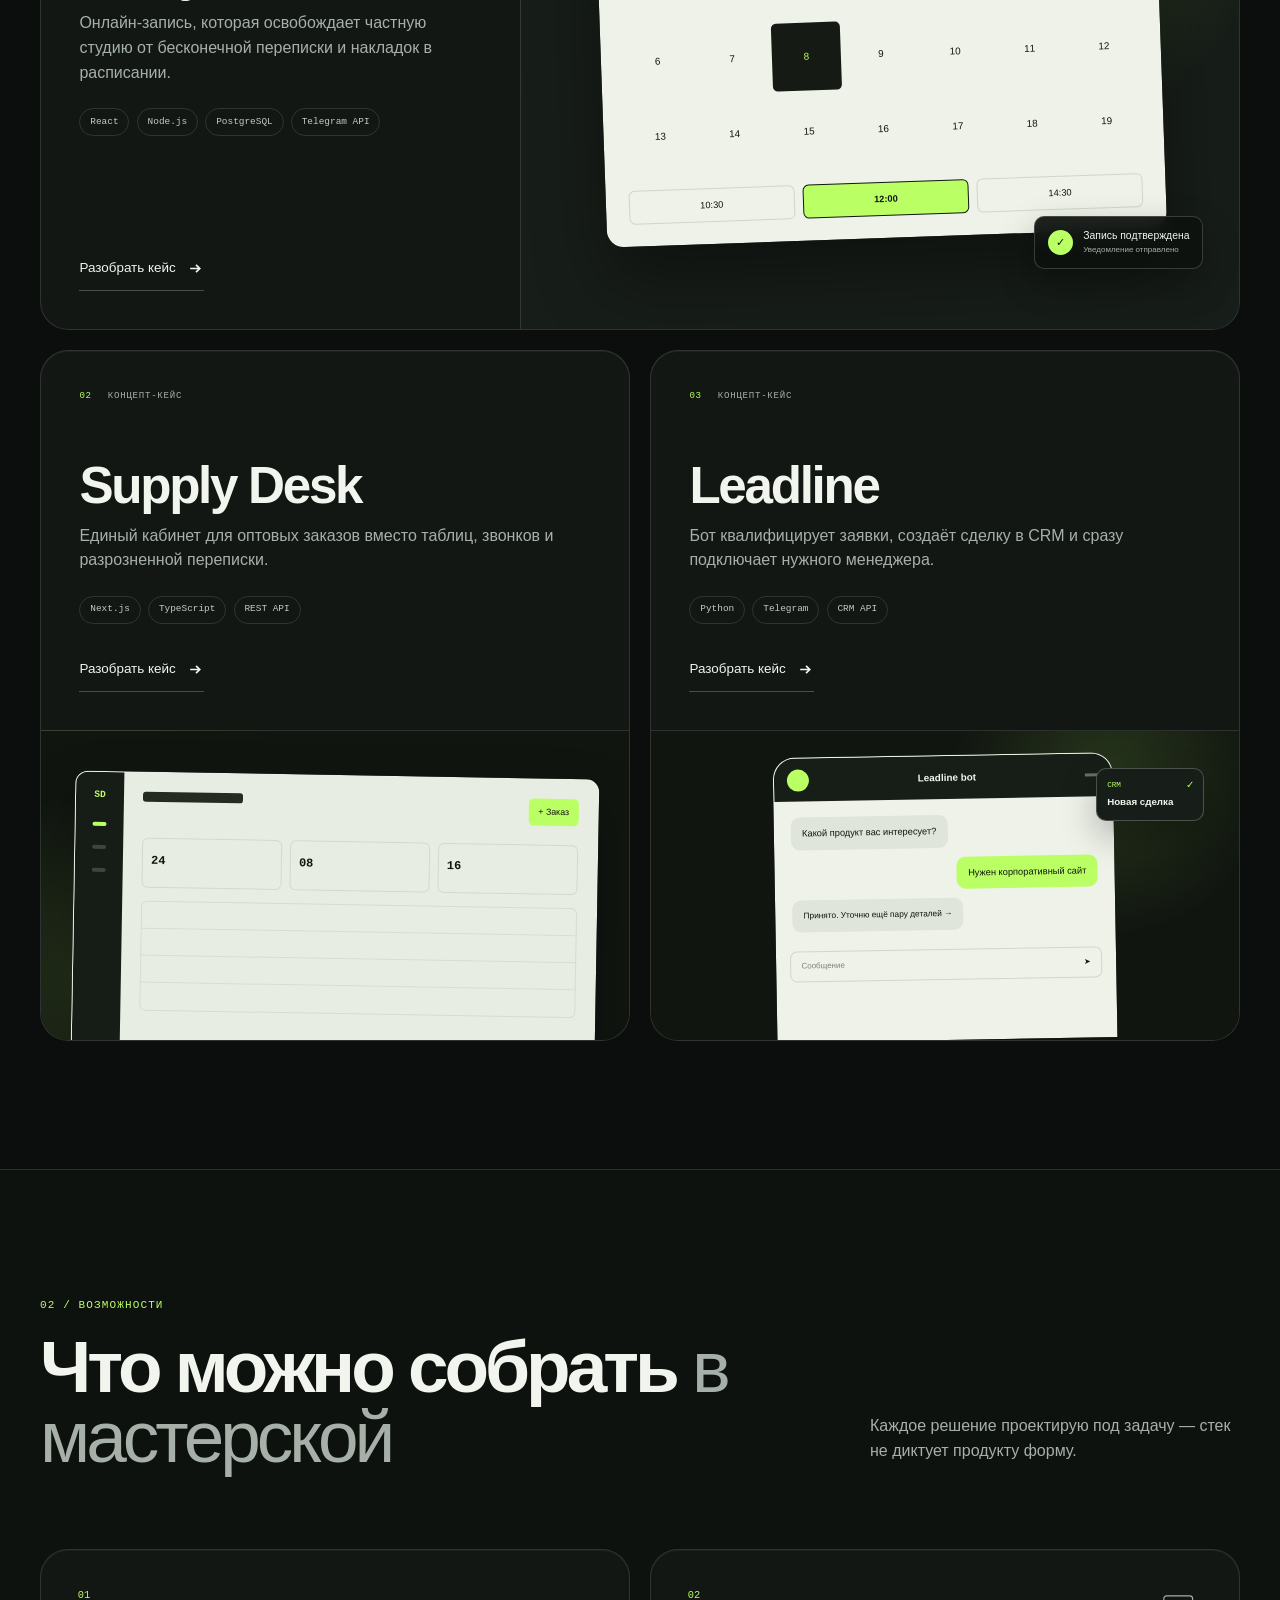
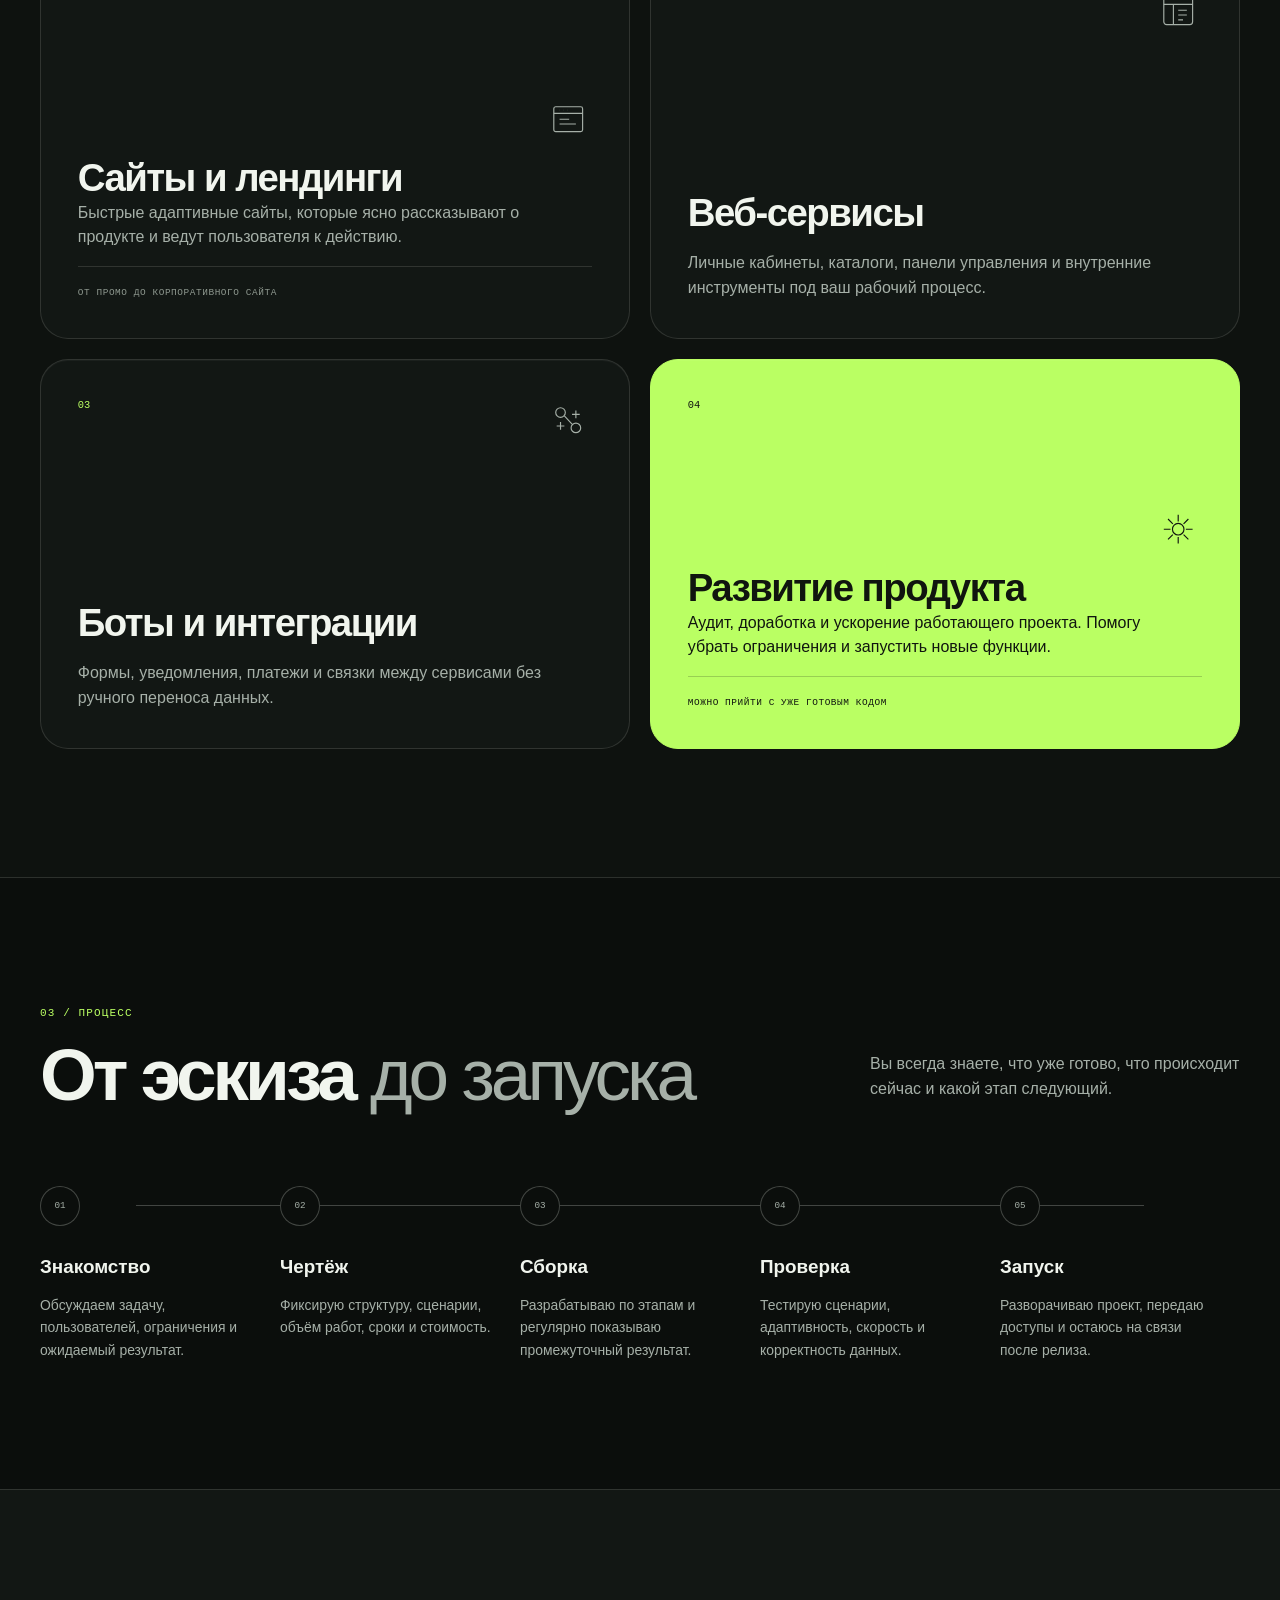
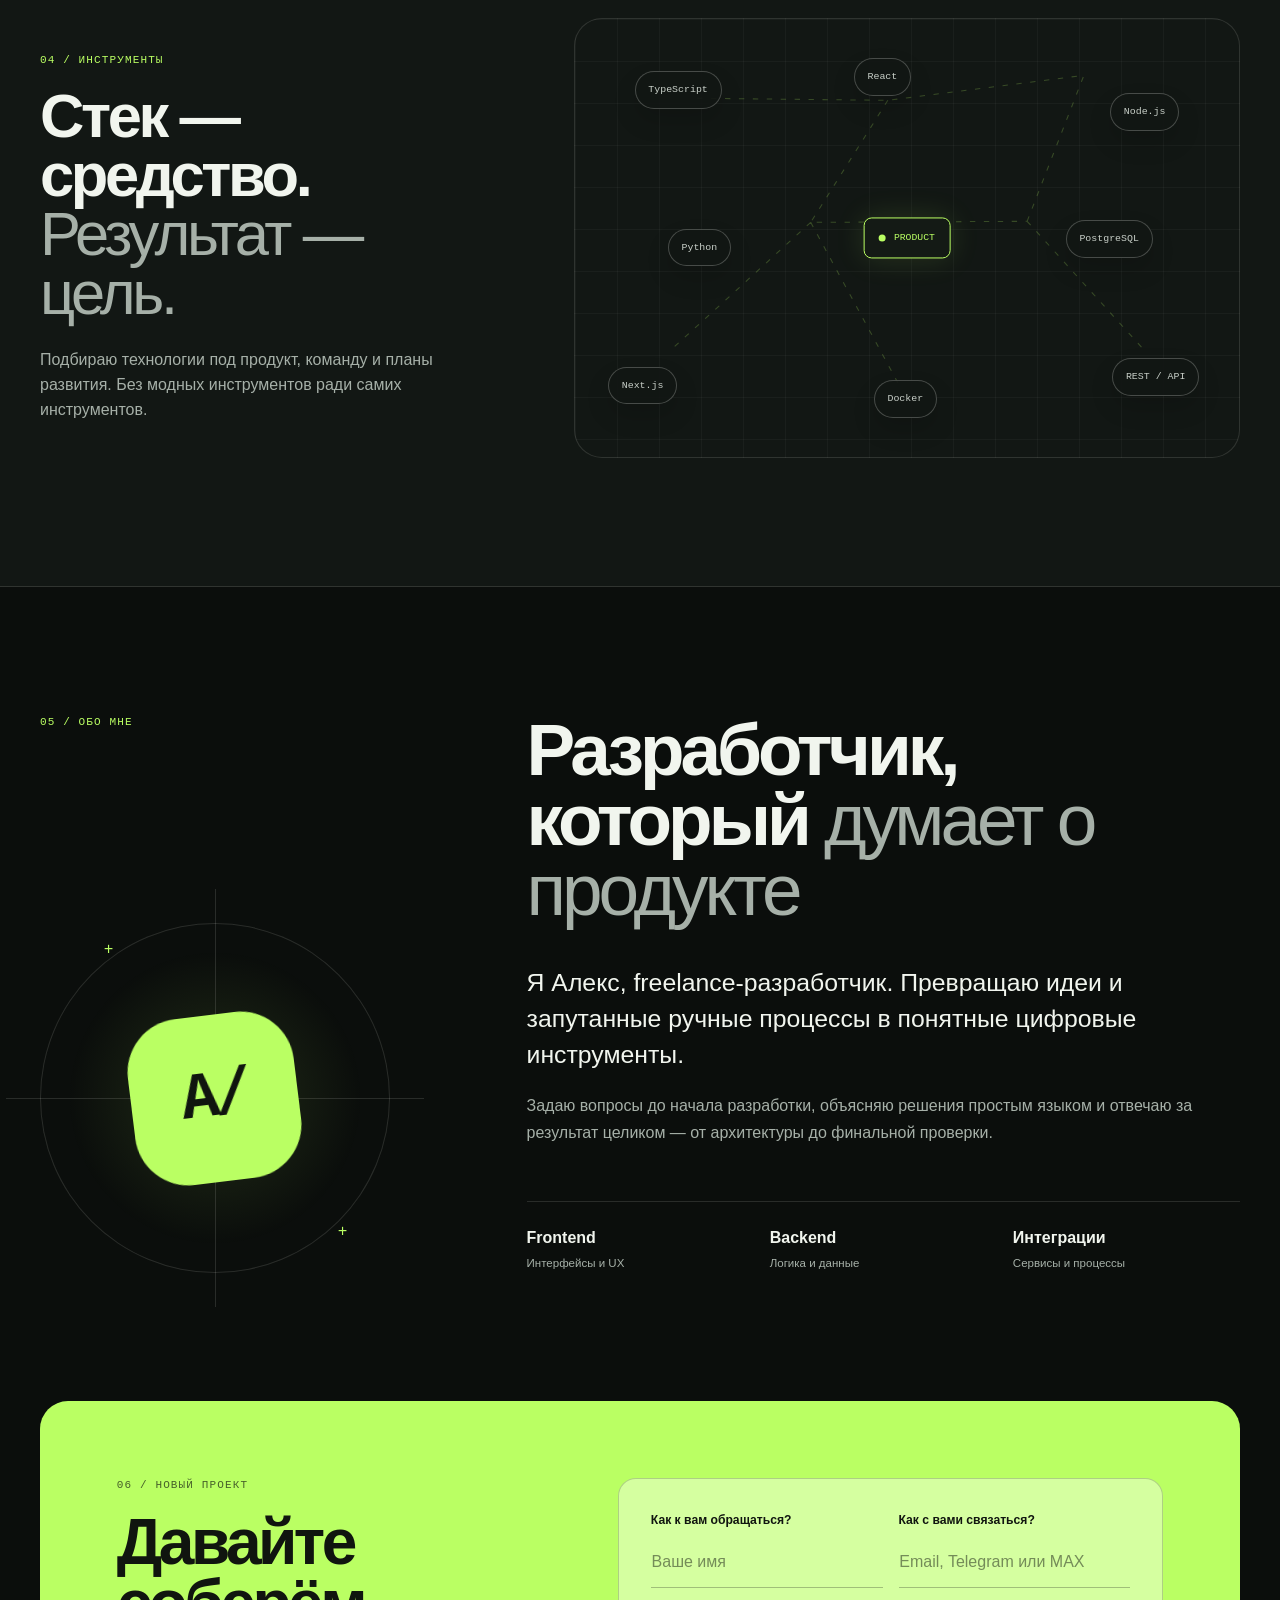
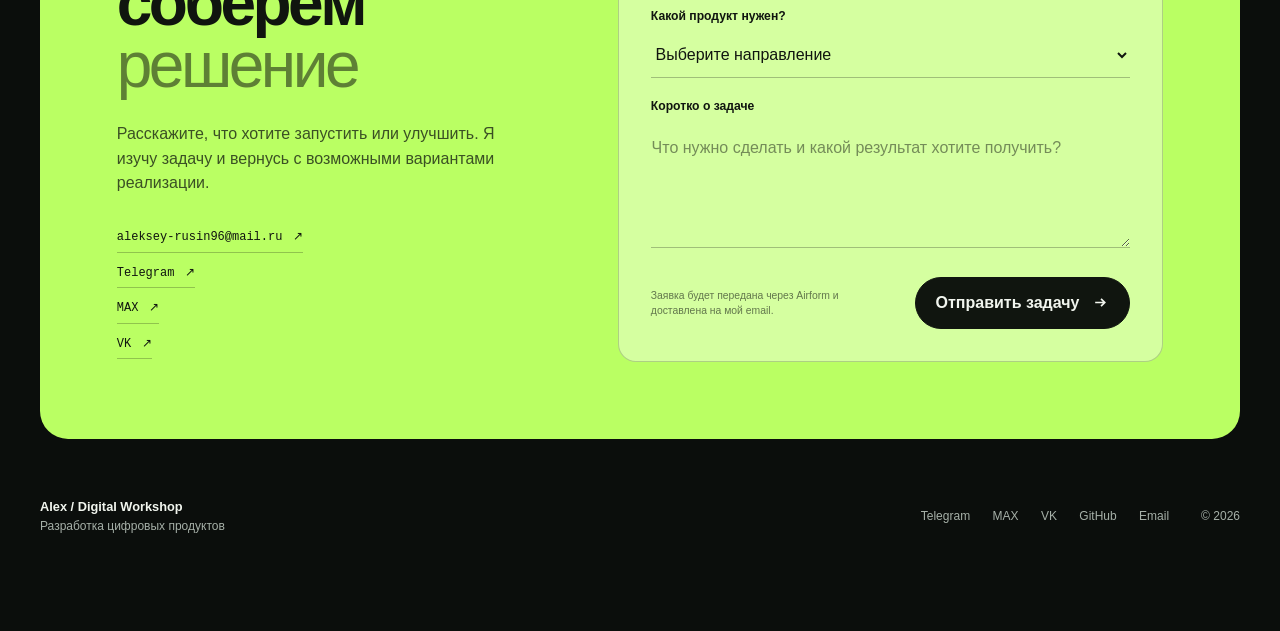
==== commit ca4bd40e: "Connect contact form to Airform" ====
--- a/index.html
+++ b/index.html
@@ -359,7 +359,8 @@
           </div>
         </div>
 
-        <form class="project-form" id="project-form" novalidate>
+        <form class="project-form" id="project-form" action="https://airform.io/aleksey-rusin96@mail.ru" method="post" novalidate>
+          <input type="hidden" name="source" value="qqbiker123.github.io">
           <div class="form-row">
             <label>
               <span>Как к вам обращаться?</span>
@@ -390,14 +391,14 @@
             <small class="field-error">Опишите задачу хотя бы в двух словах</small>
           </label>
           <div class="form-submit">
-            <p>Нажимая кнопку, вы сформируете письмо в своём почтовом приложении.</p>
+            <p>Заявка будет передана через Airform и доставлена на мой email.</p>
             <button class="button button-dark" type="submit">
               Отправить задачу
               <svg viewBox="0 0 16 16" aria-hidden="true"><path d="M3 8h9M8.5 4.5 12 8l-3.5 3.5"/></svg>
             </button>
           </div>
           <div class="form-success" role="status" aria-live="polite">
-            <span>✓</span><div><strong>Заявка собрана</strong><small>Открываю письмо — останется только отправить.</small></div>
+            <span>✓</span><div><strong>Отправляю заявку</strong><small>Сейчас откроется страница подтверждения.</small></div>
           </div>
         </form>
       </div>
--- a/styles.css
+++ b/styles.css
@@ -0,0 +1,365 @@
+:root {
+  --bg: #0b0e0c;
+  --bg-deep: #070907;
+  --surface: #121714;
+  --surface-raised: #18201b;
+  --surface-soft: #202820;
+  --text: #f1f5ee;
+  --muted: #a6b0a8;
+  --line: rgba(241, 245, 238, 0.13);
+  --line-strong: rgba(241, 245, 238, 0.24);
+  --accent: #baff63;
+  --accent-soft: rgba(186, 255, 99, 0.13);
+  --accent-ink: #10150f;
+  --danger: #ff8d83;
+  --radius-sm: 10px;
+  --radius-md: 18px;
+  --radius-lg: 28px;
+  --container: 1200px;
+  --section-space: clamp(5.5rem, 10vw, 9rem);
+  --display: "Segoe UI Variable Display", "Arial Narrow", Arial, sans-serif;
+  --sans: "Segoe UI Variable Text", "Segoe UI", Arial, sans-serif;
+  --mono: "Cascadia Code", "SFMono-Regular", Consolas, monospace;
+}
+
+*, *::before, *::after { box-sizing: border-box; }
+html { scroll-behavior: smooth; scroll-padding-top: 6.5rem; }
+body {
+  margin: 0;
+  min-width: 320px;
+  background: var(--bg);
+  color: var(--text);
+  font-family: var(--sans);
+  font-size: 16px;
+  line-height: 1.55;
+  overflow-x: hidden;
+}
+body.menu-open { overflow: hidden; }
+button, input, select, textarea { font: inherit; }
+button, a { -webkit-tap-highlight-color: transparent; }
+a { color: inherit; text-decoration: none; }
+button { color: inherit; }
+img, svg { display: block; max-width: 100%; }
+::selection { background: var(--accent); color: var(--accent-ink); }
+:focus-visible { outline: 3px solid var(--accent); outline-offset: 4px; }
+.sr-only {
+  position: absolute; width: 1px; height: 1px; padding: 0; margin: -1px;
+  overflow: hidden; clip: rect(0, 0, 0, 0); white-space: nowrap; border: 0;
+}
+.skip-link {
+  position: fixed; left: 1rem; top: 1rem; z-index: 1000; padding: .8rem 1rem;
+  background: var(--accent); color: var(--accent-ink); border-radius: var(--radius-sm);
+  transform: translateY(-180%); transition: transform .2s ease;
+}
+.skip-link:focus { transform: translateY(0); }
+.container { width: min(calc(100% - 2.5rem), var(--container)); margin-inline: auto; }
+.page-grid {
+  position: fixed; inset: 0; z-index: -2; pointer-events: none; opacity: .25;
+  background-image: linear-gradient(rgba(255,255,255,.035) 1px, transparent 1px), linear-gradient(90deg, rgba(255,255,255,.035) 1px, transparent 1px);
+  background-size: 72px 72px;
+  mask-image: linear-gradient(to bottom, black 0, transparent 92%);
+}
+.noise {
+  position: fixed; inset: 0; z-index: 20; pointer-events: none; opacity: .024;
+  background-image: url("data:image/svg+xml,%3Csvg viewBox='0 0 180 180' xmlns='http://www.w3.org/2000/svg'%3E%3Cfilter id='n'%3E%3CfeTurbulence type='fractalNoise' baseFrequency='.9' numOctaves='3' stitchTiles='stitch'/%3E%3C/filter%3E%3Crect width='100%25' height='100%25' filter='url(%23n)' opacity='.8'/%3E%3C/svg%3E");
+}
+.site-header {
+  position: fixed; inset: 0 0 auto; z-index: 100; padding: .8rem 0;
+  transition: background .3s ease, border-color .3s ease, padding .3s ease;
+  border-bottom: 1px solid transparent;
+}
+.site-header.is-scrolled {
+  padding: .5rem 0; background: rgba(11,14,12,.87); border-color: var(--line);
+  backdrop-filter: blur(18px); -webkit-backdrop-filter: blur(18px);
+}
+.header-inner { min-height: 58px; display: flex; align-items: center; justify-content: space-between; gap: 2rem; }
+.brand { display: flex; align-items: center; gap: .75rem; min-height: 44px; }
+.brand-mark {
+  display: grid; place-items: center; width: 42px; height: 42px; border-radius: 11px;
+  background: var(--accent); color: var(--accent-ink); font-family: var(--mono); font-weight: 800; letter-spacing: -.08em;
+}
+.brand-copy { display: grid; line-height: 1.05; }
+.brand-copy strong { font-size: .93rem; letter-spacing: .02em; }
+.brand-copy small { margin-top: .25rem; color: var(--muted); font-family: var(--mono); font-size: .61rem; text-transform: uppercase; letter-spacing: .08em; }
+.site-nav { display: flex; align-items: center; gap: clamp(1.4rem, 3vw, 2.7rem); }
+.site-nav a { position: relative; color: var(--muted); font-size: .91rem; transition: color .2s ease; }
+.site-nav a::after { content: ""; position: absolute; left: 0; right: 100%; bottom: -.45rem; height: 1px; background: var(--accent); transition: right .25s ease; }
+.site-nav a:hover, .site-nav a.is-active { color: var(--text); }
+.site-nav a:hover::after, .site-nav a.is-active::after { right: 0; }
+.menu-toggle { display: none; }
+.button {
+  min-height: 50px; display: inline-flex; align-items: center; justify-content: center; gap: .8rem;
+  padding: .78rem 1.25rem; border: 1px solid var(--line-strong); border-radius: 999px; background: transparent;
+  color: var(--text); font-weight: 650; cursor: pointer; transition: transform .2s ease, border-color .2s ease, background .2s ease, color .2s ease;
+}
+.button svg, .project-link svg { width: 17px; height: 17px; fill: none; stroke: currentColor; stroke-width: 1.6; transition: transform .2s ease; }
+.button:hover { transform: translateY(-2px); border-color: var(--text); }
+.button:hover svg, .project-link:hover svg { transform: translateX(3px); }
+.button-small { min-height: 44px; padding: .65rem 1.05rem; font-size: .88rem; }
+.button-primary { background: var(--accent); border-color: var(--accent); color: var(--accent-ink); box-shadow: 0 0 0 0 var(--accent-soft); }
+.button-primary:hover { background: #c6ff7c; border-color: #c6ff7c; box-shadow: 0 0 0 7px var(--accent-soft); }
+.button-dark { background: var(--accent-ink); border-color: var(--accent-ink); color: var(--text); }
+.button-dark:hover { background: #202b1d; border-color: #202b1d; }
+.text-link { min-height: 44px; display: inline-flex; align-items: center; gap: .6rem; border-bottom: 1px solid var(--line-strong); font-size: .93rem; transition: border-color .2s ease; }
+.text-link:hover { border-color: var(--accent); }
+
+.hero {
+  min-height: 100svh; padding-top: clamp(8.5rem, 14vh, 11rem); padding-bottom: clamp(4rem, 9vh, 7rem);
+  display: grid; grid-template-columns: minmax(0, 1.12fr) minmax(390px, .88fr); gap: clamp(2rem, 5vw, 5.5rem); align-items: center;
+}
+.eyebrow, .section-index, .mono-label { margin: 0; font-family: var(--mono); font-size: .69rem; line-height: 1.4; letter-spacing: .1em; text-transform: uppercase; color: var(--muted); }
+.eyebrow { display: flex; align-items: center; gap: .65rem; margin-bottom: 1.5rem; }
+.status-dot { position: relative; width: 8px; height: 8px; border-radius: 50%; background: var(--accent); box-shadow: 0 0 0 5px var(--accent-soft); }
+.status-dot::after { content: ""; position: absolute; inset: -5px; border: 1px solid var(--accent); border-radius: 50%; animation: pulse 2s ease-out infinite; }
+@keyframes pulse { 0%, 45% { opacity: 0; transform: scale(.6); } 70% { opacity: .45; } 100% { opacity: 0; transform: scale(1.5); } }
+h1, h2, h3, p { overflow-wrap: anywhere; }
+h1, h2, h3 { font-family: var(--display); font-weight: 650; margin-top: 0; }
+h1 { max-width: 820px; margin-bottom: 1.65rem; font-size: clamp(3.25rem, 6.6vw, 6.25rem); line-height: .91; letter-spacing: -.067em; }
+h1 span, h2 span { color: var(--muted); font-weight: 460; }
+.hero-lead { max-width: 680px; margin: 0 0 2rem; color: #c6cec7; font-size: clamp(1.05rem, 1.6vw, 1.24rem); line-height: 1.55; }
+.hero-actions { display: flex; flex-wrap: wrap; align-items: center; gap: 1.4rem; }
+.trust-line { display: flex; flex-wrap: wrap; gap: .65rem 1.6rem; margin: 2.6rem 0 0; padding: 1.25rem 0 0; list-style: none; border-top: 1px solid var(--line); color: var(--muted); font-size: .78rem; }
+.trust-line li { position: relative; padding-left: .85rem; }
+.trust-line li::before { content: "+"; position: absolute; left: 0; color: var(--accent); font-family: var(--mono); }
+.workbench {
+  position: relative; min-height: 560px; padding: 1.3rem; border: 1px solid var(--line-strong); border-radius: var(--radius-lg);
+  background: linear-gradient(145deg, rgba(255,255,255,.035), transparent 35%), var(--surface);
+  box-shadow: inset 0 1px rgba(255,255,255,.06), 0 30px 80px rgba(0,0,0,.25); overflow: hidden;
+}
+.workbench::before { content: ""; position: absolute; width: 240px; height: 240px; right: -80px; top: -100px; border-radius: 50%; background: var(--accent); filter: blur(110px); opacity: .11; }
+.bench-topbar { display: flex; align-items: center; justify-content: space-between; gap: 1rem; padding: .3rem .25rem 1.15rem; border-bottom: 1px solid var(--line); }
+.bench-topbar > div { display: grid; gap: .28rem; }
+.bench-topbar strong { font-size: .92rem; font-weight: 600; }
+.live-badge { display: inline-flex; align-items: center; gap: .45rem; padding: .36rem .65rem; border: 1px solid var(--line); border-radius: 999px; color: var(--muted); font-family: var(--mono); font-size: .58rem; text-transform: uppercase; letter-spacing: .08em; }
+.live-badge i { width: 6px; height: 6px; border-radius: 50%; background: var(--accent); }
+.build-route { position: relative; display: grid; grid-template-columns: repeat(4, 1fr); gap: .7rem; margin: 1.4rem 0; }
+.route-line { position: absolute; z-index: 0; left: 9%; right: 9%; top: 14px; height: 1px; background: var(--line-strong); overflow: visible; }
+.route-line::before { content: ""; position: absolute; left: 0; width: 39%; height: 1px; background: var(--accent); }
+.route-signal { position: absolute; z-index: 2; top: -3px; left: 0; width: 7px; height: 7px; border-radius: 50%; background: var(--accent); box-shadow: 0 0 12px var(--accent); animation: route 4.5s ease-in-out infinite; }
+@keyframes route { 0% { left: 0; opacity: 0; } 10% { opacity: 1; } 42% { left: 39%; opacity: 1; } 55%, 100% { left: 39%; opacity: 0; } }
+.route-step { position: relative; z-index: 1; display: grid; justify-items: center; gap: .5rem; }
+.route-step span { display: grid; place-items: center; width: 29px; height: 29px; border: 1px solid var(--line-strong); border-radius: 50%; background: var(--surface); color: var(--muted); font-family: var(--mono); font-size: .52rem; }
+.route-step strong { color: #7f8981; font-size: .68rem; font-weight: 500; }
+.route-step.is-done span { background: var(--accent); border-color: var(--accent); color: var(--accent-ink); }
+.route-step.is-done strong, .route-step.is-active strong { color: var(--text); }
+.route-step.is-active span { border-color: var(--accent); color: var(--accent); box-shadow: 0 0 0 4px var(--accent-soft); }
+.bench-window { position: relative; border: 1px solid var(--line-strong); border-radius: 13px; background: #0d110e; overflow: hidden; box-shadow: 0 22px 45px rgba(0,0,0,.28); }
+.window-bar { height: 39px; padding: 0 .8rem; display: flex; align-items: center; justify-content: space-between; border-bottom: 1px solid var(--line); color: #778078; font-family: var(--mono); font-size: .54rem; }
+.window-dots { display: flex; gap: .28rem; }
+.window-dots i { width: 5px; height: 5px; border-radius: 50%; background: #59625a; }
+.window-actions { display: flex; gap: .3rem; }
+.window-actions i { width: 10px; height: 3px; border-radius: 4px; background: #3d453e; }
+.window-layout { height: 245px; display: grid; grid-template-columns: 48px 1fr; }
+.window-layout aside { display: flex; flex-direction: column; align-items: center; gap: 1.25rem; padding-top: .8rem; border-right: 1px solid var(--line); }
+.window-layout aside i { width: 13px; height: 4px; border-radius: 4px; background: #374039; }
+.window-layout aside i.active { width: 17px; background: var(--accent); }
+.ui-logo { width: 20px; height: 20px; border: 1px solid var(--accent); border-radius: 5px; margin-bottom: .3rem; }
+.window-main { padding: 1rem; }
+.ui-heading { display: flex; align-items: center; justify-content: space-between; margin-bottom: 1rem; }
+.ui-heading i { width: 92px; height: 9px; border-radius: 3px; background: #e3e9e2; }
+.ui-heading span { width: 45px; height: 19px; border-radius: 5px; background: var(--accent); }
+.ui-stats { display: grid; grid-template-columns: repeat(3, 1fr); gap: .6rem; }
+.ui-stats i { height: 45px; border: 1px solid var(--line); border-radius: 6px; background: linear-gradient(135deg, rgba(255,255,255,.045), transparent); }
+.ui-chart { height: 112px; margin-top: .75rem; padding: .8rem .9rem 0; display: flex; align-items: flex-end; gap: 7%; border: 1px solid var(--line); border-radius: 7px; background-image: linear-gradient(rgba(255,255,255,.04) 1px, transparent 1px); background-size: 100% 25%; }
+.ui-chart .bar { flex: 1; min-width: 7px; border-radius: 3px 3px 0 0; background: #3b443c; }
+.ui-chart .b1 { height: 30%; }.ui-chart .b2 { height: 43%; }.ui-chart .b3 { height: 38%; }.ui-chart .b4 { height: 67%; background: var(--accent); }.ui-chart .b5 { height: 55%; }.ui-chart .b6 { height: 73%; }.ui-chart .b7 { height: 85%; }
+.bench-footer { display: grid; grid-template-columns: 1fr 1fr; gap: 1rem; padding: 1.2rem .2rem .2rem; }
+.bench-footer div { display: grid; gap: .18rem; }
+.bench-footer span { color: var(--muted); font-family: var(--mono); font-size: .57rem; text-transform: uppercase; letter-spacing: .07em; }
+.bench-footer strong { font-size: .71rem; font-weight: 500; }
+.corner-mark { position: absolute; color: var(--accent); font-family: var(--mono); font-size: .7rem; }
+.corner-a { left: .45rem; bottom: .2rem; }.corner-b { right: .45rem; top: .2rem; }
+
+.capability-strip { width: 100%; overflow: hidden; border-block: 1px solid var(--line); background: rgba(255,255,255,.016); }
+.strip-track { width: max-content; min-width: 200%; padding: 1rem 0; display: flex; align-items: center; justify-content: space-around; gap: 2.8rem; animation: marquee 28s linear infinite; }
+.strip-track span { color: #cbd2cb; font-family: var(--mono); font-size: .7rem; text-transform: uppercase; letter-spacing: .08em; white-space: nowrap; }
+.strip-track i { color: var(--accent); font-style: normal; font-size: .62rem; }
+@keyframes marquee { to { transform: translateX(-50%); } }
+
+.section { padding-block: var(--section-space); scroll-margin-top: 5.5rem; }
+.section-heading { display: grid; grid-template-columns: minmax(0, 1fr) minmax(260px, 370px); gap: 3rem; align-items: end; margin-bottom: clamp(3rem, 6vw, 5.5rem); }
+.section-index { margin-bottom: 1.15rem; color: var(--accent); }
+h2 { max-width: 850px; margin-bottom: 0; font-size: clamp(2.65rem, 5.7vw, 5.6rem); line-height: .96; letter-spacing: -.055em; }
+.section-intro { margin: 0; padding-bottom: .5rem; color: var(--muted); font-size: 1rem; }
+.project-grid { display: grid; grid-template-columns: 1fr 1fr; gap: 1.25rem; }
+.project-card {
+  position: relative; min-height: 660px; display: grid; grid-template-rows: auto minmax(280px, 1fr); border: 1px solid var(--line);
+  border-radius: var(--radius-lg); background: var(--surface); overflow: hidden;
+  box-shadow: inset 0 1px rgba(255,255,255,.045); transition: transform .3s ease, border-color .3s ease;
+}
+.project-card:hover { transform: translateY(-4px); border-color: var(--line-strong); }
+.project-featured { grid-column: 1 / -1; min-height: 600px; grid-template-columns: .8fr 1.2fr; grid-template-rows: 1fr; }
+.project-info { position: relative; z-index: 2; padding: clamp(1.5rem, 3vw, 2.5rem); display: flex; flex-direction: column; align-items: flex-start; }
+.project-meta { width: 100%; display: flex; flex-wrap: wrap; gap: .6rem 1rem; margin-bottom: auto; color: var(--muted); font-family: var(--mono); font-size: .57rem; text-transform: uppercase; letter-spacing: .08em; }
+.project-meta span:first-child { color: var(--accent); }
+.project-info h3 { margin: clamp(2.6rem, 6vw, 6rem) 0 .8rem; font-size: clamp(2.25rem, 4vw, 4.5rem); line-height: 1; letter-spacing: -.045em; }
+.project-card:not(.project-featured) .project-info h3 { margin-top: 3.5rem; }
+.project-summary { max-width: 510px; margin: 0 0 1.4rem; color: var(--muted); }
+.tag-list { display: flex; flex-wrap: wrap; gap: .45rem; margin: 0 0 1.5rem; padding: 0; list-style: none; }
+.tag-list li { padding: .36rem .62rem; border: 1px solid var(--line); border-radius: 999px; color: #c2cac3; font-family: var(--mono); font-size: .59rem; }
+.project-link { min-height: 44px; display: inline-flex; align-items: center; gap: .7rem; margin-top: auto; padding: .3rem 0; border: 0; border-bottom: 1px solid var(--line-strong); background: transparent; font-size: .84rem; cursor: pointer; }
+.project-visual { position: relative; min-height: 100%; overflow: hidden; background: #171d18; }
+.project-featured .project-visual { border-left: 1px solid var(--line); }
+.slotly-ui { display: grid; place-items: center; padding: 4rem 3rem; background: radial-gradient(circle at 72% 30%, rgba(186,255,99,.16), transparent 34%), #171d18; }
+.mock-browser { width: min(100%, 560px); border: 1px solid rgba(255,255,255,.18); border-radius: 17px; background: #eef2e8; color: #10150f; box-shadow: 0 35px 70px rgba(0,0,0,.35); transform: rotate(-2deg); }
+.mock-toolbar { height: 39px; padding: 0 .8rem; display: flex; align-items: center; gap: .35rem; border-bottom: 1px solid rgba(16,21,15,.12); color: #687067; font-family: var(--mono); font-size: .5rem; }
+.mock-toolbar i { width: 6px; height: 6px; border-radius: 50%; background: #b5bcb2; }.mock-toolbar span { margin-left: auto; margin-right: auto; }
+.booking-ui { padding: 1.35rem; }
+.booking-head { display: flex; justify-content: space-between; align-items: center; margin-bottom: 1.25rem; }
+.booking-head strong { font-size: .95rem; }.booking-head span { color: #717970; font-size: .65rem; }
+.calendar-grid { display: grid; grid-template-columns: repeat(7, 1fr); gap: .38rem; text-align: center; }
+.calendar-grid small { color: #7c837a; font-size: .53rem; }
+.calendar-grid i { aspect-ratio: 1; display: grid; place-items: center; border-radius: 5px; font-style: normal; font-size: .62rem; }
+.calendar-grid i.picked { background: #151b14; color: var(--accent); }
+.time-row { display: flex; gap: .5rem; margin-top: 1.2rem; }
+.time-row span { flex: 1; padding: .55rem .3rem; border: 1px solid rgba(16,21,15,.13); border-radius: 6px; text-align: center; font-size: .58rem; }
+.time-row span.selected { border-color: #111811; background: var(--accent); font-weight: 700; }
+.float-card { position: absolute; z-index: 3; display: flex; align-items: center; gap: .65rem; padding: .7rem .8rem; border: 1px solid rgba(255,255,255,.18); border-radius: 10px; background: rgba(14,18,15,.92); box-shadow: 0 14px 35px rgba(0,0,0,.28); backdrop-filter: blur(10px); }
+.float-confirm { right: 5%; bottom: 10%; }.float-card > i { display: grid; place-items: center; width: 25px; height: 25px; border-radius: 50%; background: var(--accent); color: var(--accent-ink); font-style: normal; font-size: .68rem; }
+.float-card div { display: grid; }.float-card span { font-size: .65rem; }.float-card small { color: var(--muted); font-size: .5rem; }
+.project-card:not(.project-featured) .project-visual { border-top: 1px solid var(--line); }
+.supply-ui { min-height: 310px; padding: 2rem 2rem 0; background: radial-gradient(circle at 10% 80%, rgba(186,255,99,.12), transparent 32%), #101510; }
+.supply-panel { width: 100%; height: 100%; display: grid; grid-template-columns: 48px 1fr; border: 1px solid var(--line-strong); border-radius: 13px 13px 0 0; background: #e8ede3; color: var(--accent-ink); overflow: hidden; box-shadow: 0 20px 50px rgba(0,0,0,.25); transform: translateY(12px) rotate(1deg); }
+.supply-nav { display: flex; flex-direction: column; align-items: center; gap: 1.2rem; padding-top: 1rem; background: #161c16; color: var(--text); }
+.supply-nav strong { color: var(--accent); font-family: var(--mono); font-size: .6rem; }.supply-nav i { width: 14px; height: 4px; border-radius: 5px; background: #3d453d; }.supply-nav i.on { background: var(--accent); }
+.supply-content { padding: 1.2rem; }.supply-title { display: flex; justify-content: space-between; }.supply-title span { width: 100px; height: 10px; border-radius: 3px; background: #242b23; }.supply-title button { padding: .4rem .6rem; border: 0; border-radius: 5px; background: var(--accent); font-size: .55rem; }
+.supply-summary { display: grid; grid-template-columns: repeat(3, 1fr); gap: .5rem; margin-top: 1.2rem; }.supply-summary i { height: 50px; padding: .5rem; border: 1px solid rgba(0,0,0,.09); border-radius: 6px; font-style: normal; }.supply-summary b { font-family: var(--mono); font-size: .75rem; }
+.supply-table { margin-top: .8rem; border: 1px solid rgba(0,0,0,.08); border-radius: 6px; }.supply-table span { display: block; height: 27px; border-bottom: 1px solid rgba(0,0,0,.07); }.supply-table span:last-child { border: 0; }
+.lead-ui { min-height: 310px; display: grid; place-items: end center; padding: 1.5rem 2rem 0; background: radial-gradient(circle at 78% 15%, rgba(186,255,99,.14), transparent 30%), #101510; }
+.phone-shell { width: min(82%, 340px); height: 100%; min-height: 285px; border: 1px solid var(--line-strong); border-radius: 22px 22px 0 0; background: #eef2e9; color: var(--accent-ink); overflow: hidden; transform: rotate(-1deg); }
+.phone-top { height: 43px; padding: 0 .8rem; display: flex; align-items: center; justify-content: space-between; background: #171e17; color: var(--text); }.phone-top span { width: 22px; height: 22px; border-radius: 50%; background: var(--accent); }.phone-top strong { font-size: .62rem; }.phone-top i { width: 14px; height: 3px; background: #667066; }
+.chat { display: flex; flex-direction: column; gap: .55rem; padding: 1rem; }.bubble { max-width: 78%; margin: 0; padding: .62rem .7rem; border-radius: 9px; font-size: .58rem; line-height: 1.4; }.bubble.bot { align-self: flex-start; background: #dfe5db; }.bubble.user { align-self: flex-end; background: var(--accent); }.bubble.small { font-size: .52rem; }
+.chat-input { margin: .2rem .8rem; padding: .52rem .65rem; display: flex; justify-content: space-between; border: 1px solid rgba(0,0,0,.12); border-radius: 7px; color: #7b8378; font-size: .5rem; }.chat-input i { color: #121812; font-style: normal; }
+.crm-badge { position: absolute; top: 12%; right: 6%; padding: .65rem; display: grid; gap: .18rem; min-width: 108px; border: 1px solid var(--line-strong); border-radius: 10px; background: #171d18; box-shadow: 0 15px 35px rgba(0,0,0,.25); }.crm-badge span { color: var(--accent); font-family: var(--mono); font-size: .48rem; }.crm-badge strong { font-size: .61rem; }.crm-badge i { position: absolute; right: .55rem; top: .55rem; color: var(--accent); font-style: normal; font-size: .6rem; }
+
+.services { background: #0e120f; border-block: 1px solid var(--line); }
+.service-grid { display: grid; grid-template-columns: repeat(2, 1fr); gap: 1.25rem; }
+.service-card { min-height: 390px; padding: clamp(1.5rem, 3vw, 2.3rem); display: grid; grid-template-columns: auto 1fr; grid-template-rows: auto 1fr auto; gap: 1rem 1.5rem; border: 1px solid var(--line); border-radius: var(--radius-lg); background: var(--surface); box-shadow: inset 0 1px rgba(255,255,255,.04); transition: border-color .25s ease, transform .25s ease; }
+.service-card:hover { border-color: var(--line-strong); transform: translateY(-3px); }
+.service-card > h3, .service-card > p { grid-column: 1 / -1; }
+.service-card h3 { align-self: end; margin: auto 0 .2rem; font-size: clamp(1.75rem, 3vw, 2.7rem); line-height: 1; letter-spacing: -.04em; }
+.service-card p { max-width: 530px; margin: 0; color: var(--muted); }
+.service-number { color: var(--accent); font-family: var(--mono); font-size: .65rem; }
+.service-icon { justify-self: end; width: 48px; height: 48px; padding: .3rem; color: var(--muted); }
+.service-icon svg { fill: none; stroke: currentColor; stroke-width: 1.2; }
+.service-note { grid-column: 1 / -1; align-self: end; padding-top: 1.2rem; border-top: 1px solid var(--line); color: #8e988f; font-family: var(--mono); font-size: .59rem; text-transform: uppercase; letter-spacing: .06em; }
+.service-wide { grid-template-columns: auto 1fr auto; }.service-wide > div:nth-of-type(2) { grid-column: 1 / -1; align-self: end; }.service-wide > div:nth-of-type(2) h3 { margin-bottom: .6rem; }
+.service-accent { background: var(--accent); border-color: var(--accent); color: var(--accent-ink); }
+.service-accent .service-number, .service-accent .service-icon, .service-accent p, .service-accent .service-note { color: var(--accent-ink); }
+.service-accent .service-note { border-color: rgba(16,21,15,.2); }
+
+.process-list { position: relative; display: grid; grid-template-columns: repeat(5, 1fr); margin: 0; padding: 0; list-style: none; }
+.process-list::before { content: ""; position: absolute; top: 19px; left: 8%; right: 8%; height: 1px; background: var(--line-strong); }
+.process-step { position: relative; display: grid; grid-template-rows: 40px auto; gap: 1.6rem; padding-right: clamp(1rem, 2vw, 2rem); }
+.step-number { position: relative; z-index: 1; width: 40px; height: 40px; display: grid; place-items: center; border: 1px solid var(--line-strong); border-radius: 50%; background: var(--bg); color: var(--muted); font-family: var(--mono); font-size: .58rem; transition: background .25s ease, color .25s ease, border-color .25s ease; }
+.process-step:hover .step-number { background: var(--accent); border-color: var(--accent); color: var(--accent-ink); }
+.process-step h3 { margin: 0 0 .8rem; font-size: 1.18rem; }
+.process-step p { margin: 0; color: var(--muted); font-size: .87rem; line-height: 1.6; }
+
+.stack { background: var(--surface); border-block: 1px solid var(--line); overflow: hidden; }
+.stack-layout { display: grid; grid-template-columns: .8fr 1.2fr; gap: clamp(3rem, 7vw, 7rem); align-items: center; }
+.stack-copy h2 { font-size: clamp(2.6rem, 4.8vw, 4.8rem); }
+.stack-copy > p:last-child { max-width: 470px; margin: 1.6rem 0 0; color: var(--muted); }
+.stack-map { position: relative; height: 440px; border: 1px solid var(--line); border-radius: var(--radius-lg); background-image: linear-gradient(rgba(255,255,255,.035) 1px, transparent 1px), linear-gradient(90deg, rgba(255,255,255,.035) 1px, transparent 1px); background-size: 42px 42px; overflow: hidden; }
+.stack-lines { position: absolute; inset: 0; width: 100%; height: 100%; }.stack-lines path { fill: none; stroke: rgba(186,255,99,.22); stroke-width: 1; stroke-dasharray: 5 8; }
+.stack-chip { position: absolute; z-index: 2; padding: .62rem .8rem; border: 1px solid var(--line-strong); border-radius: 999px; background: rgba(18,23,20,.91); color: #c9d0c9; font-family: var(--mono); font-size: .62rem; white-space: nowrap; box-shadow: 0 12px 25px rgba(0,0,0,.14); }
+.chip-a { left: 9%; top: 12%; }.chip-b { left: 42%; top: 9%; }.chip-c { right: 9%; top: 17%; }.chip-d { left: 14%; top: 48%; }.chip-e { right: 13%; top: 46%; }.chip-f { left: 5%; bottom: 12%; }.chip-g { left: 45%; bottom: 9%; }.chip-h { right: 6%; bottom: 14%; }
+.map-center { position: absolute; z-index: 3; left: 50%; top: 50%; transform: translate(-50%,-50%); padding: .75rem .9rem; display: flex; align-items: center; gap: .5rem; border: 1px solid var(--accent); border-radius: 8px; background: #141a15; color: var(--accent); font-family: var(--mono); font-size: .61rem; box-shadow: 0 0 30px var(--accent-soft); }
+.map-center i { width: 7px; height: 7px; border-radius: 50%; background: var(--accent); }
+
+.about-grid { display: grid; grid-template-columns: .7fr 1.3fr; gap: clamp(3rem, 8vw, 8rem); }
+.about-label { display: flex; flex-direction: column; justify-content: space-between; }
+.portrait-mark { position: relative; aspect-ratio: 1; width: min(100%, 350px); margin-top: 4rem; display: grid; place-items: center; border: 1px solid var(--line); border-radius: 50%; background: radial-gradient(circle, var(--accent-soft), transparent 60%); }
+.portrait-mark::before, .portrait-mark::after { content: ""; position: absolute; background: var(--line); }.portrait-mark::before { width: 120%; height: 1px; }.portrait-mark::after { width: 1px; height: 120%; }
+.portrait-mark span { position: relative; z-index: 2; display: grid; place-items: center; width: 48%; aspect-ratio: 1; border-radius: 32%; background: var(--accent); color: var(--accent-ink); font-family: var(--mono); font-size: clamp(2rem, 5vw, 4rem); font-weight: 800; letter-spacing: -.08em; transform: rotate(-7deg); }
+.mark-x { position: absolute; z-index: 3; color: var(--accent); font-family: var(--mono); font-style: normal; }.x1 { top: 4%; left: 18%; }.x2 { bottom: 8%; right: 12%; }
+.about-copy h2 { max-width: 760px; }
+.about-lead { margin: 2.5rem 0 1.2rem; color: var(--text) !important; font-size: clamp(1.2rem, 2vw, 1.55rem); line-height: 1.45 !important; }
+.about-copy > p { max-width: 700px; color: var(--muted); line-height: 1.7; }
+.about-facts { display: grid; grid-template-columns: repeat(3, 1fr); gap: 1rem; margin-top: 3.4rem; padding-top: 1.5rem; border-top: 1px solid var(--line); }
+.about-facts div { display: grid; gap: .3rem; }.about-facts strong { font-size: 1rem; }.about-facts span { color: var(--muted); font-size: .72rem; }
+
+.contact-wrap { padding: 0 0 1.25rem; scroll-margin-top: 6rem; }
+.contact-card { padding: clamp(2rem, 6vw, 5rem); display: grid; grid-template-columns: .86fr 1.14fr; gap: clamp(3rem, 7vw, 7rem); border-radius: var(--radius-lg); background: var(--accent); color: var(--accent-ink); overflow: hidden; }
+.contact-card .section-index { color: var(--accent-ink); opacity: .68; }
+.contact-card h2 { font-size: clamp(2.7rem, 5vw, 5.2rem); }.contact-card h2 span { color: rgba(16,21,15,.54); }
+.contact-intro > p:not(.section-index) { max-width: 490px; margin: 1.6rem 0 2rem; color: rgba(16,21,15,.75); }
+.direct-links { display: grid; gap: .7rem; }.direct-links a { width: fit-content; display: flex; gap: .65rem; padding-bottom: .3rem; border-bottom: 1px solid rgba(16,21,15,.25); font-family: var(--mono); font-size: .75rem; }.direct-links a:hover { border-color: var(--accent-ink); }
+.project-form { position: relative; display: grid; gap: 1.2rem; padding: clamp(1.3rem, 3vw, 2rem); border: 1px solid rgba(16,21,15,.2); border-radius: var(--radius-md); background: rgba(248,255,239,.44); }
+.form-row { display: grid; grid-template-columns: 1fr 1fr; gap: 1rem; }
+.project-form label { display: grid; gap: .45rem; }.project-form label > span { font-size: .76rem; font-weight: 650; }
+.project-form input, .project-form select, .project-form textarea { width: 100%; padding: .78rem .05rem; border: 0; border-bottom: 1px solid rgba(16,21,15,.27); border-radius: 0; outline: 0; background: transparent; color: var(--accent-ink); transition: border-color .2s ease; }
+.project-form input::placeholder, .project-form textarea::placeholder { color: rgba(16,21,15,.49); }.project-form select { cursor: pointer; }.project-form textarea { min-height: 100px; resize: vertical; }
+.project-form input:focus, .project-form select:focus, .project-form textarea:focus { border-color: var(--accent-ink); box-shadow: 0 2px 0 rgba(16,21,15,.7); }
+.project-form .is-invalid { border-color: #9c2018; }.field-error { display: none; color: #7f170f; font-size: .67rem; }.is-invalid + .field-error { display: block; }
+.form-submit { display: flex; align-items: center; justify-content: space-between; gap: 1rem; padding-top: .6rem; }.form-submit p { max-width: 220px; margin: 0; color: rgba(16,21,15,.58); font-size: .65rem; line-height: 1.45; }
+.form-success { display: none; align-items: center; gap: .8rem; padding: 1rem; border: 1px solid rgba(16,21,15,.22); border-radius: var(--radius-sm); }.form-success.is-visible { display: flex; }.form-success > span { display: grid; place-items: center; width: 30px; height: 30px; border-radius: 50%; background: var(--accent-ink); color: var(--accent); }.form-success div { display: grid; }.form-success small { color: rgba(16,21,15,.63); }
+
+.site-footer { padding: 2.4rem 0 6rem; }.footer-inner { display: grid; grid-template-columns: 1fr auto auto; align-items: center; gap: 2rem; color: var(--muted); font-size: .75rem; }.footer-inner > div:first-child { display: grid; }.footer-inner strong { color: var(--text); font-size: .8rem; }.footer-links { display: flex; gap: 1.4rem; }.footer-links a:hover { color: var(--text); }
+.mobile-contact { display: none; }
+
+.case-dialog { width: min(calc(100% - 2rem), 720px); max-height: calc(100svh - 2rem); padding: 0; border: 1px solid var(--line-strong); border-radius: var(--radius-lg); background: var(--surface); color: var(--text); box-shadow: 0 40px 120px rgba(0,0,0,.6); }
+.case-dialog::backdrop { background: rgba(3,5,3,.78); backdrop-filter: blur(8px); }
+.dialog-shell { position: relative; padding: clamp(1.6rem, 5vw, 3.5rem); }.dialog-close { position: absolute; top: 1.2rem; right: 1.2rem; width: 44px; height: 44px; display: grid; place-items: center; border: 1px solid var(--line); border-radius: 50%; background: transparent; cursor: pointer; }.dialog-close:hover { border-color: var(--text); }.dialog-close svg { width: 18px; fill: none; stroke: currentColor; stroke-width: 1.4; }
+.dialog-index { color: var(--accent); }.dialog-shell h2 { margin-top: 2rem; font-size: clamp(3rem, 8vw, 5.5rem); }.dialog-lead { margin: .8rem 0 2.5rem; color: var(--muted); font-size: 1.1rem; }
+.case-breakdown { display: grid; gap: 0; border-top: 1px solid var(--line); }.case-breakdown > div { display: grid; grid-template-columns: 110px 1fr; gap: 1.5rem; padding: 1.2rem 0; border-bottom: 1px solid var(--line); }.case-breakdown span { color: var(--accent); font-family: var(--mono); font-size: .63rem; text-transform: uppercase; }.case-breakdown p { margin: 0; color: #c3cbc4; font-size: .9rem; }
+.dialog-foot { display: flex; justify-content: space-between; align-items: center; gap: 1rem; margin-top: 1.5rem; color: var(--muted); font-family: var(--mono); font-size: .59rem; text-transform: uppercase; }.dialog-next { color: var(--text); border: 0; background: transparent; font-family: var(--sans); text-transform: none; cursor: pointer; }
+
+.reveal { opacity: 1; transform: none; }
+.js-ready .reveal { opacity: 0; transform: translateY(18px); transition: opacity .55s ease, transform .55s ease; }
+.js-ready .reveal.is-visible { opacity: 1; transform: none; }
+
+@media (max-width: 1040px) {
+  .hero { grid-template-columns: minmax(0, 1fr) minmax(340px, .76fr); gap: 2rem; }
+  h1 { font-size: clamp(3.3rem, 6.8vw, 5rem); }
+  .workbench { min-height: 520px; }.window-layout { height: 215px; }
+  .project-featured { grid-template-columns: .9fr 1.1fr; }
+  .process-list { grid-template-columns: repeat(3, 1fr); gap: 2.5rem 1rem; }
+  .process-list::before { display: none; }.process-step { grid-template-columns: 40px 1fr; grid-template-rows: auto; gap: 1rem; }
+  .contact-card { grid-template-columns: 1fr; }.contact-intro { display: grid; grid-template-columns: 1fr 1fr; gap: 0 2rem; }.contact-intro .section-index, .contact-intro h2 { grid-column: 1 / -1; }
+}
+
+@media (max-width: 820px) {
+  .container { width: min(calc(100% - 2rem), var(--container)); }
+  .site-header { padding: .55rem 0; background: rgba(11,14,12,.88); border-bottom: 1px solid var(--line); backdrop-filter: blur(15px); }
+  .header-inner { min-height: 54px; }.header-cta { display: none; }
+  .menu-toggle { position: relative; z-index: 102; width: 44px; height: 44px; display: grid; place-content: center; gap: 6px; padding: 0; border: 1px solid var(--line); border-radius: 50%; background: var(--surface); cursor: pointer; }
+  .menu-toggle span:not(.sr-only) { width: 17px; height: 1px; background: var(--text); transition: transform .2s ease; }
+  .menu-toggle[aria-expanded="true"] span:nth-last-child(2) { transform: translateY(3.5px) rotate(45deg); }.menu-toggle[aria-expanded="true"] span:last-child { transform: translateY(-3.5px) rotate(-45deg); }
+  body.menu-open .site-header { height: 100svh; background: var(--bg); border-color: transparent; backdrop-filter: none; -webkit-backdrop-filter: none; }
+  .site-nav { position: absolute; inset: 0; z-index: 101; padding: 8rem 1.5rem 3rem; display: flex; flex-direction: column; align-items: flex-start; gap: 0; background: var(--bg); opacity: 0; visibility: hidden; transform: translateY(-12px); transition: opacity .25s ease, transform .25s ease, visibility .25s; }
+  .site-nav.is-open { opacity: 1; visibility: visible; transform: none; }.site-nav a { width: 100%; padding: 1rem 0; border-bottom: 1px solid var(--line); color: var(--text); font-size: clamp(2rem, 9vw, 3.4rem); line-height: 1; letter-spacing: -.04em; }
+  .site-nav a::after { display: none; }
+  .hero { min-height: auto; padding-top: 8.6rem; grid-template-columns: 1fr; gap: 4rem; }.hero-copy { max-width: 740px; }.workbench { min-height: 540px; }
+  .section-heading { grid-template-columns: 1fr; gap: 1.4rem; }.section-intro { max-width: 580px; }
+  .project-grid { grid-template-columns: 1fr; }.project-featured { grid-column: auto; min-height: 780px; grid-template-columns: 1fr; grid-template-rows: auto 1fr; }.project-featured .project-visual { min-height: 390px; border-left: 0; border-top: 1px solid var(--line); }.project-card { min-height: 670px; }
+  .service-grid { grid-template-columns: 1fr; }.service-card { min-height: 340px; }
+  .stack-layout { grid-template-columns: 1fr; }.stack-map { height: 420px; }
+  .about-grid { grid-template-columns: 1fr; }.about-label { flex-direction: row; align-items: flex-start; }.portrait-mark { width: 200px; margin: 0; }.about-copy h2 { margin-top: -1rem; }
+  .mobile-contact { position: fixed; z-index: 90; left: 50%; bottom: 1rem; min-width: 155px; min-height: 48px; padding: .65rem 1.2rem; display: flex; align-items: center; justify-content: center; gap: .7rem; border: 1px solid rgba(16,21,15,.2); border-radius: 999px; background: var(--accent); color: var(--accent-ink); font-weight: 700; box-shadow: 0 10px 35px rgba(0,0,0,.35); transform: translateX(-50%); transition: opacity .2s ease, transform .2s ease; }.mobile-contact.is-hidden { opacity: 0; pointer-events: none; transform: translate(-50%, 20px); }
+  .site-footer { padding-bottom: 7rem; }
+}
+
+@media (max-width: 560px) {
+  :root { --section-space: 5.2rem; }
+  .page-grid { background-size: 48px 48px; }
+  .brand-copy { display: none; }
+  .hero { padding-top: 7.4rem; gap: 3rem; }.eyebrow { align-items: flex-start; font-size: .6rem; }.status-dot { flex: 0 0 auto; margin-top: .2rem; }
+  h1 { font-size: clamp(3rem, 15vw, 4.5rem); }.hero-lead { font-size: 1rem; }.hero-actions { align-items: stretch; flex-direction: column; }.hero-actions .button { width: 100%; }.hero-actions .text-link { width: fit-content; }.trust-line { display: grid; gap: .55rem; }
+  .workbench { min-height: 480px; padding: 1rem; border-radius: 20px; }.bench-topbar { align-items: flex-start; }.live-badge { padding-inline: .5rem; }.build-route { gap: .15rem; }.route-step strong { font-size: .57rem; }.window-layout { grid-template-columns: 37px 1fr; height: 185px; }.window-main { padding: .7rem; }.ui-chart { height: 83px; gap: 5%; }.bench-footer { gap: .5rem; }.bench-footer strong { font-size: .61rem; }
+  .section-heading { margin-bottom: 2.8rem; } h2 { font-size: clamp(2.55rem, 13vw, 4rem); }
+  .project-card, .project-featured { min-height: 650px; border-radius: 20px; }.project-info { padding: 1.35rem; }.project-info h3, .project-card:not(.project-featured) .project-info h3 { margin-top: 3.2rem; font-size: 2.55rem; }.project-summary { font-size: .9rem; }.project-featured .project-visual { min-height: 320px; }.slotly-ui { padding: 2.4rem 1rem; }.float-confirm { right: 2%; bottom: 7%; }.supply-ui, .lead-ui { padding-inline: 1rem; }.crm-badge { right: 2%; }.phone-shell { width: 88%; }
+  .service-card { min-height: 330px; padding: 1.4rem; border-radius: 20px; }.service-wide { grid-template-columns: auto 1fr; }.service-wide .service-icon { grid-column: 2; }
+  .process-list { grid-template-columns: 1fr; gap: 0; }.process-step { position: relative; padding: 0 0 2rem; grid-template-columns: 40px 1fr; }.process-step:not(:last-child)::after { content: ""; position: absolute; left: 19px; top: 40px; bottom: 0; width: 1px; background: var(--line-strong); }
+  .stack-map { height: 390px; }.stack-chip { font-size: .54rem; }.chip-a { left: 4%; }.chip-c { right: 3%; }.chip-d { left: 5%; }.chip-e { right: 4%; }.chip-f { left: 3%; }.chip-h { right: 2%; }
+  .about-label { display: block; }.portrait-mark { width: 150px; margin: 2rem auto 0; }.about-copy h2 { margin-top: 0; }.about-facts { grid-template-columns: 1fr; gap: .8rem; }.about-facts div { grid-template-columns: 1fr 1fr; }
+  .contact-wrap { padding: 0; }.contact-card { width: 100%; padding: 3.5rem 1rem; border-radius: 0; gap: 2.5rem; }.contact-intro { grid-template-columns: 1fr; }.contact-intro .section-index, .contact-intro h2 { grid-column: auto; }.project-form { padding: 1.2rem; }.form-row { grid-template-columns: 1fr; }.form-submit { align-items: stretch; flex-direction: column; }.form-submit p { max-width: none; }.form-submit .button { width: 100%; }
+  .footer-inner { grid-template-columns: 1fr; gap: 1.2rem; }.footer-links { flex-wrap: wrap; }
+  .case-dialog { width: calc(100% - 1rem); max-height: calc(100svh - 1rem); border-radius: 20px; }.case-breakdown > div { grid-template-columns: 1fr; gap: .5rem; }.dialog-foot { align-items: flex-start; flex-direction: column; }
+}
+
+@media (prefers-reduced-motion: reduce) {
+  html { scroll-behavior: auto; }
+  *, *::before, *::after { animation-duration: .01ms !important; animation-iteration-count: 1 !important; transition-duration: .01ms !important; }
+  .js-ready .reveal { opacity: 1; transform: none; }
+}
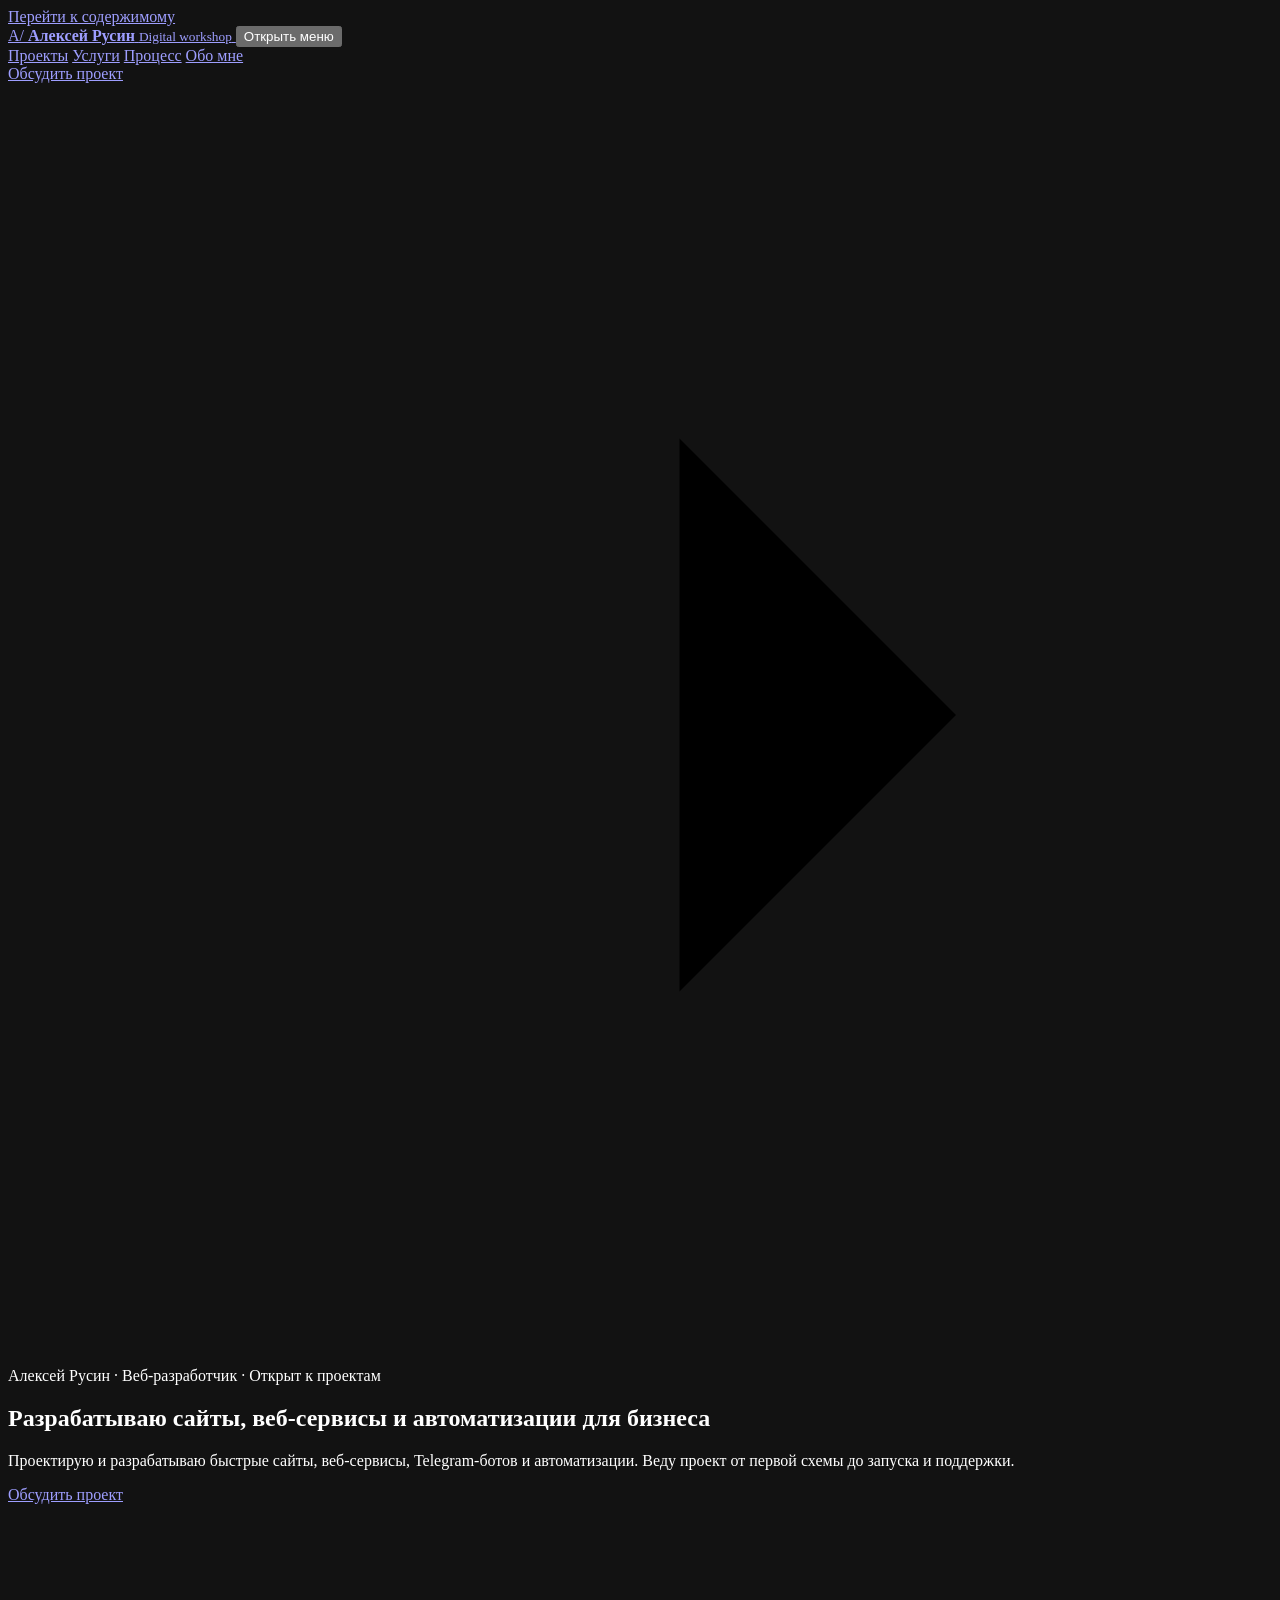
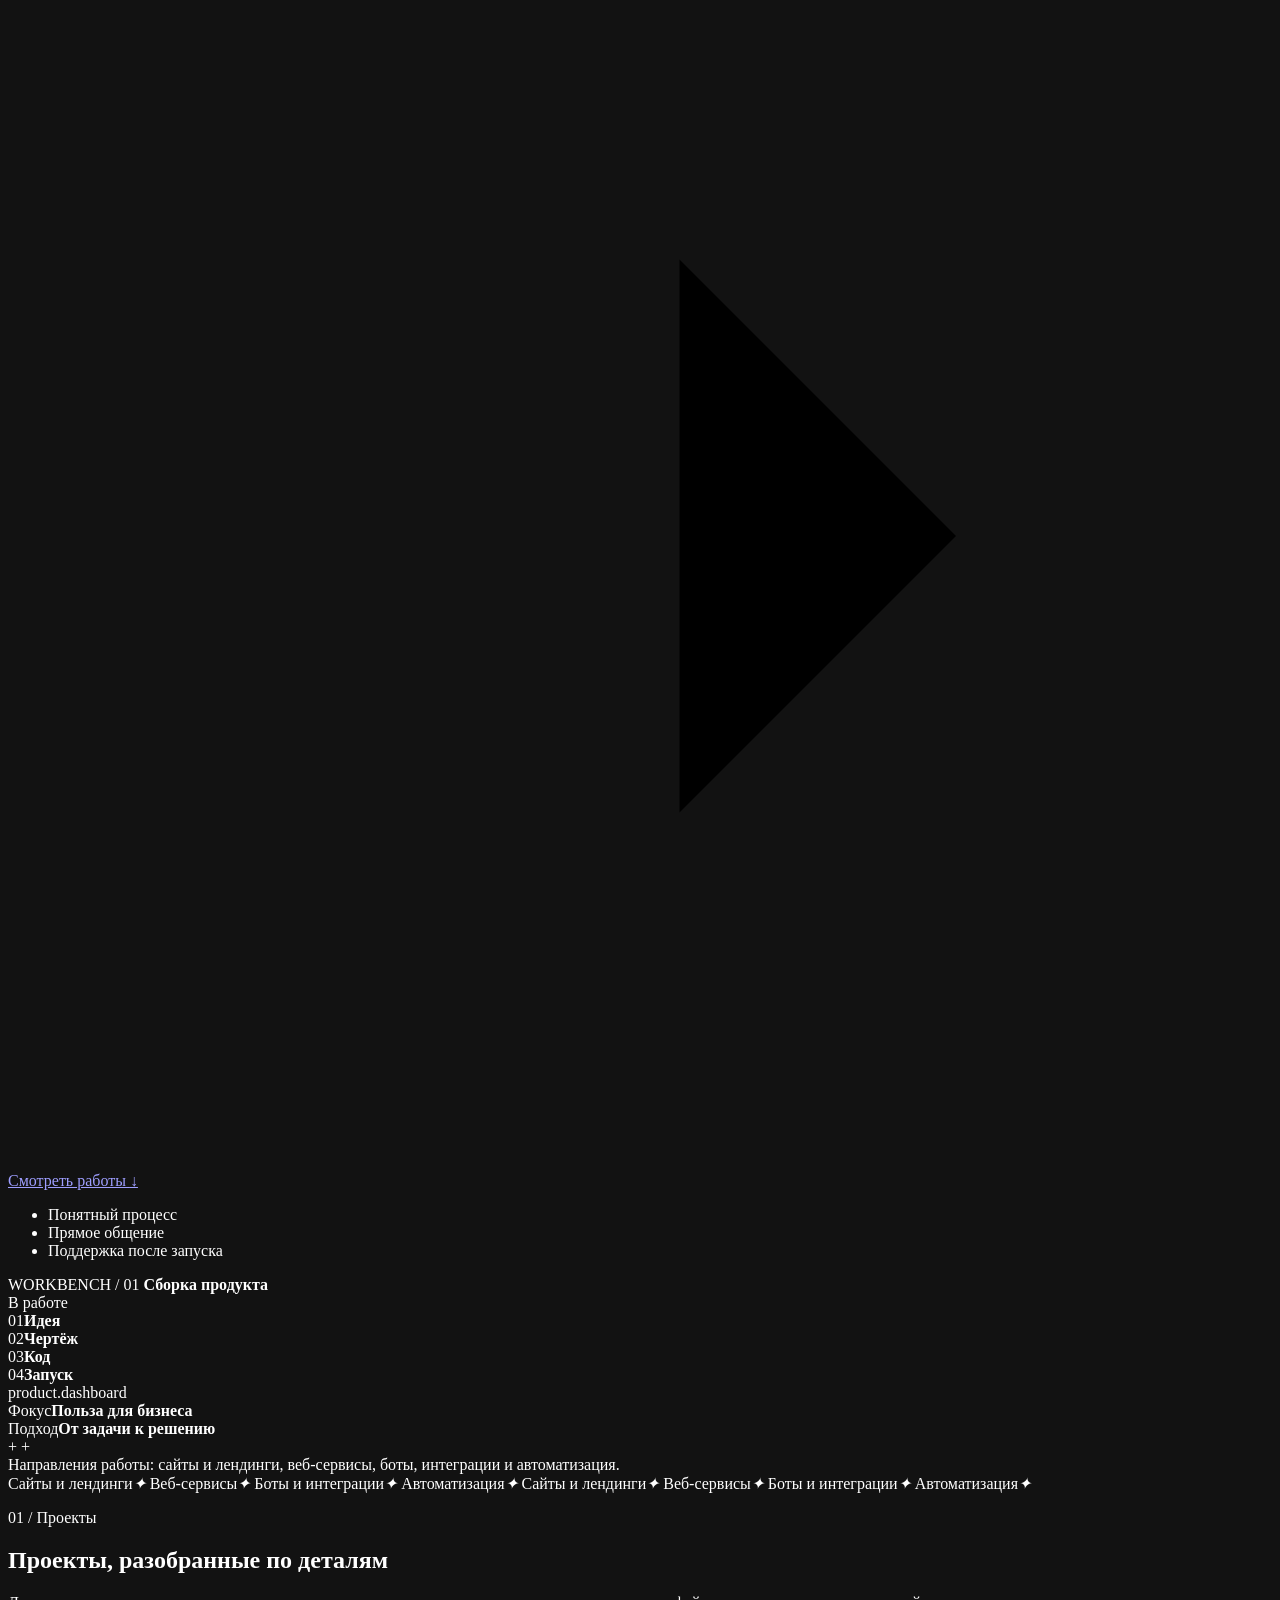
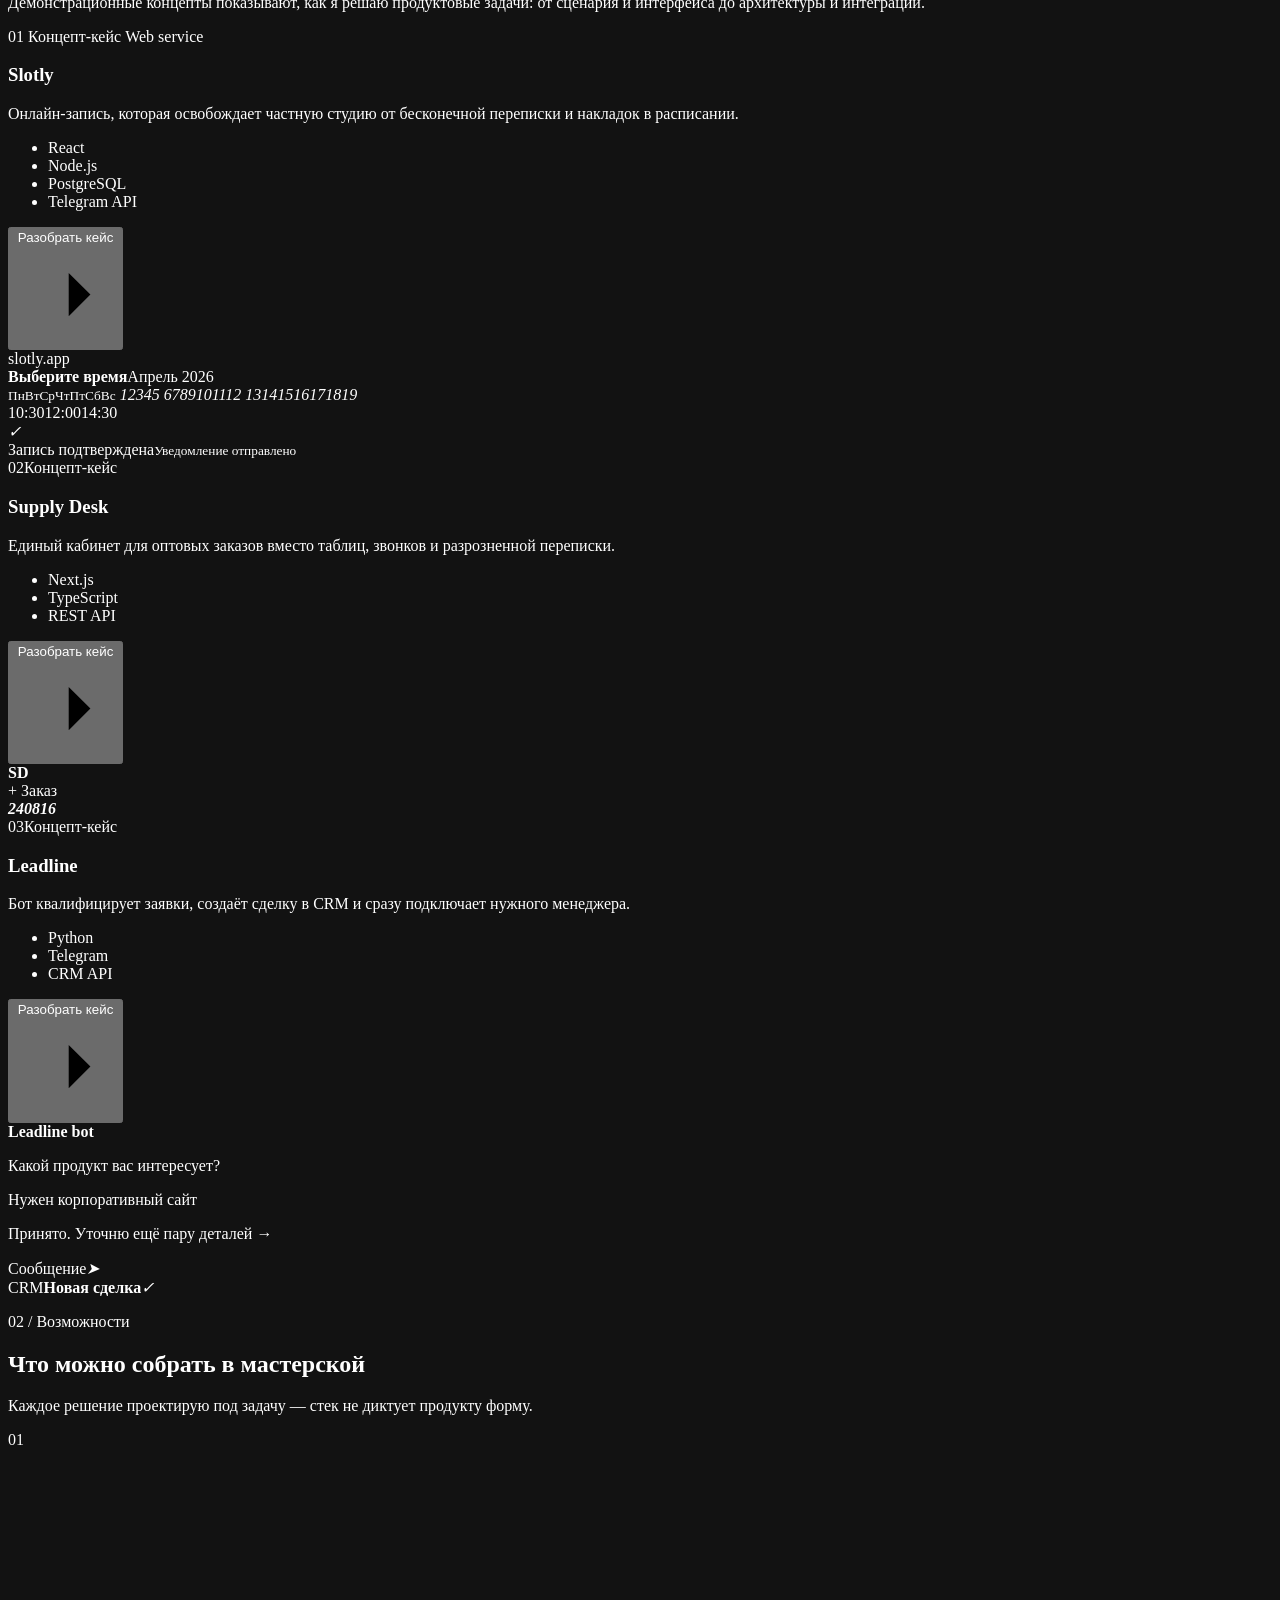
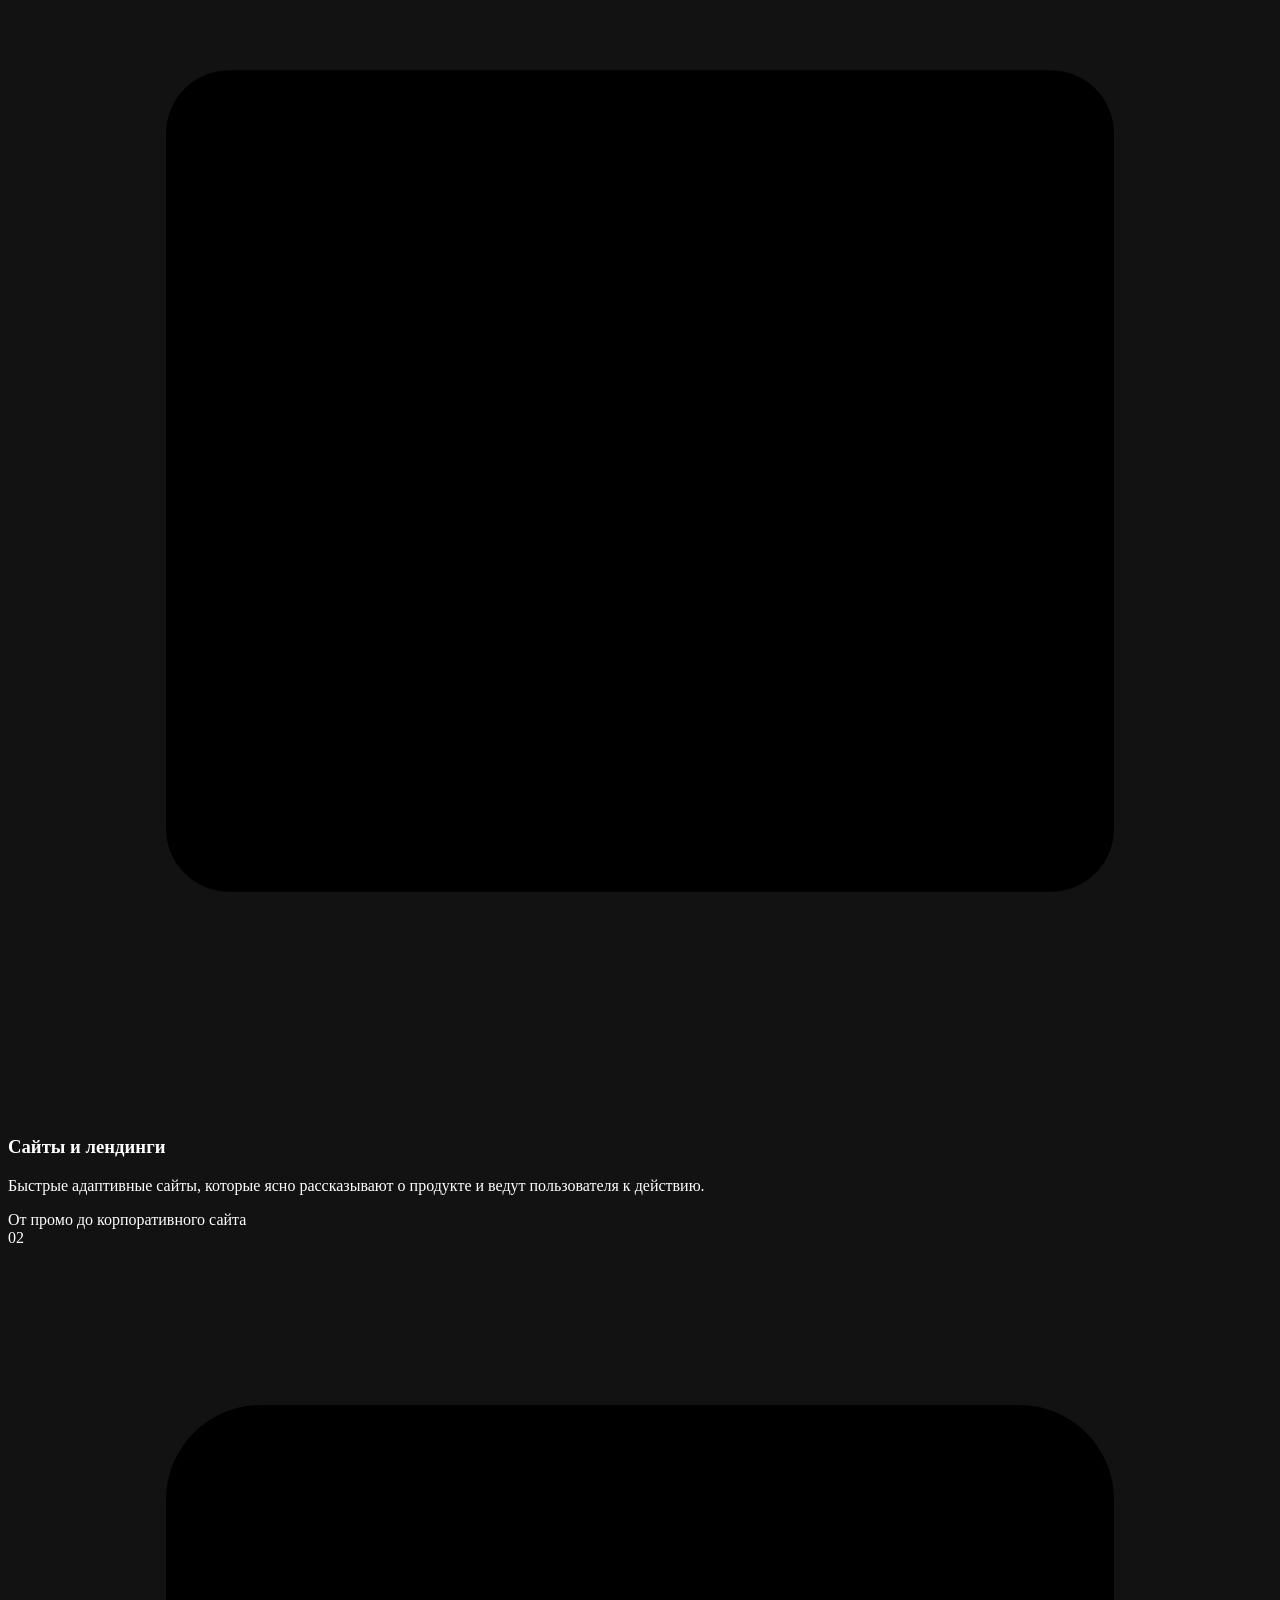
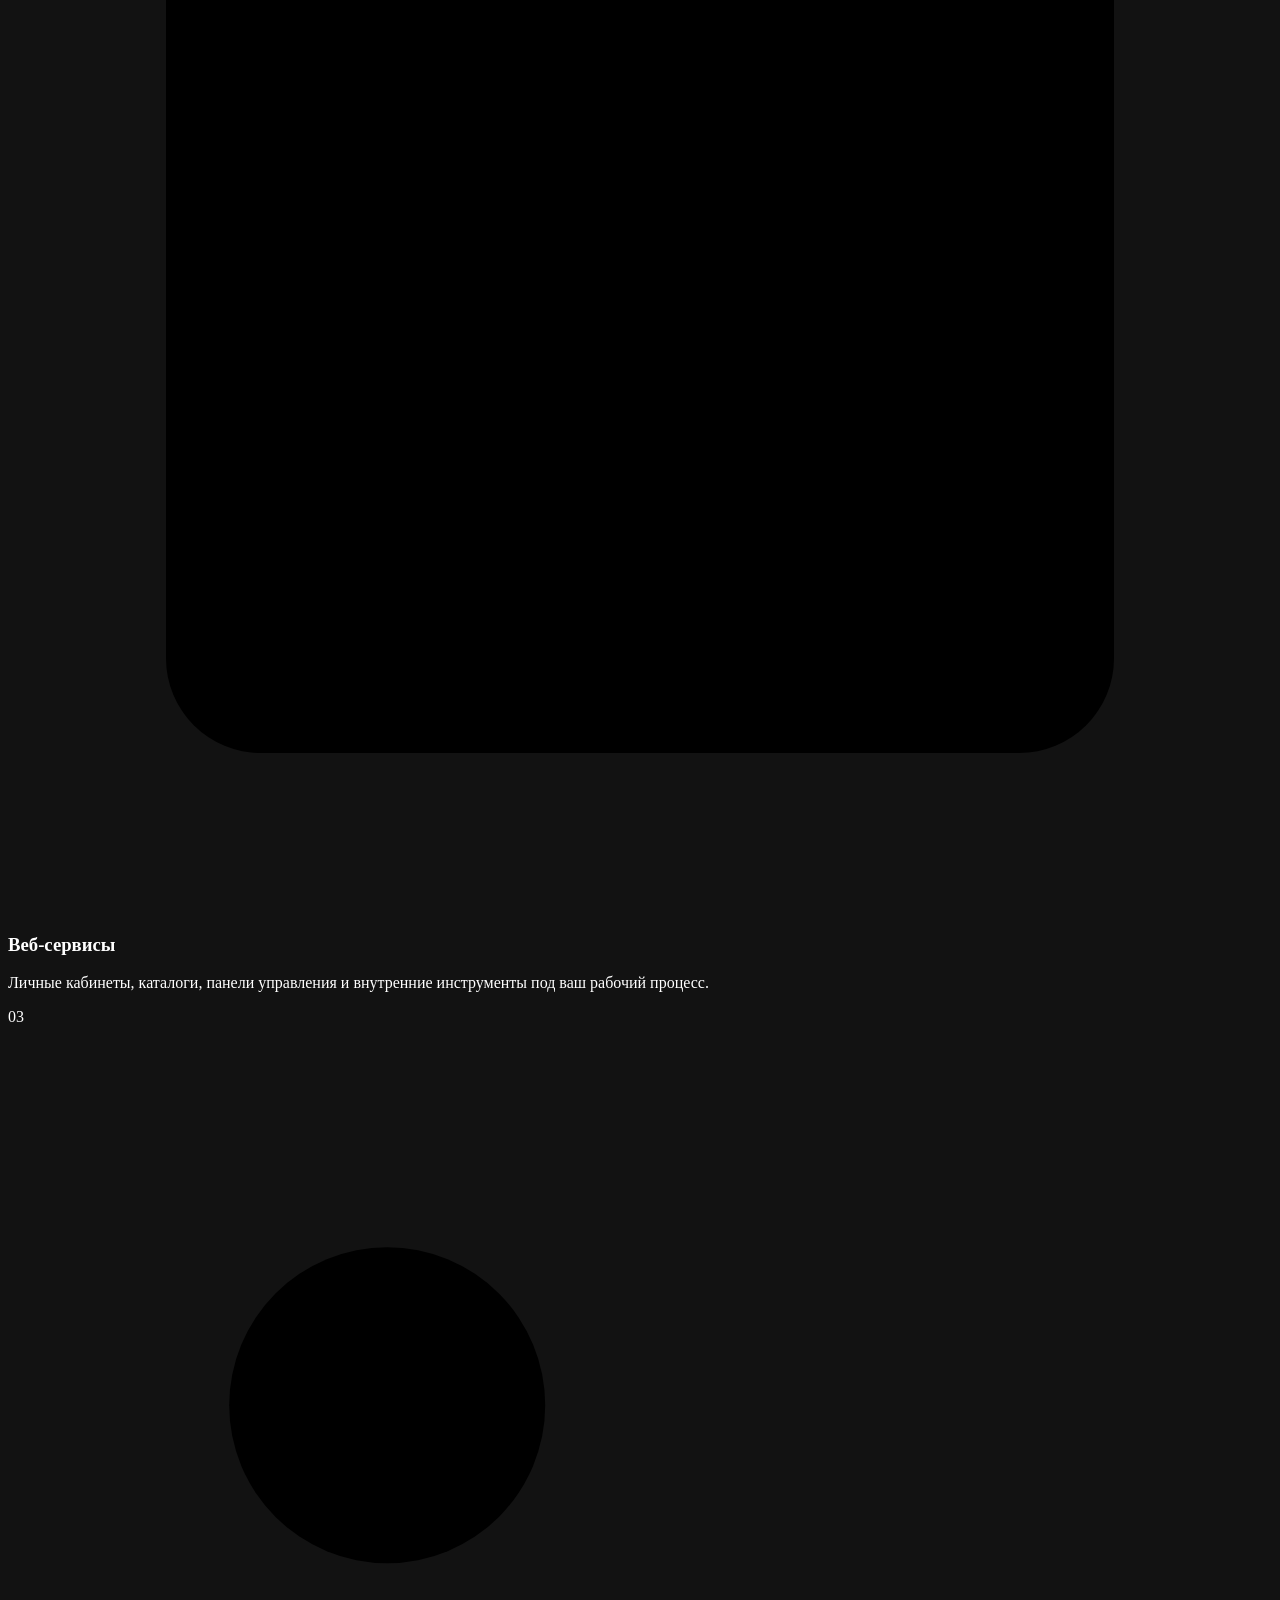
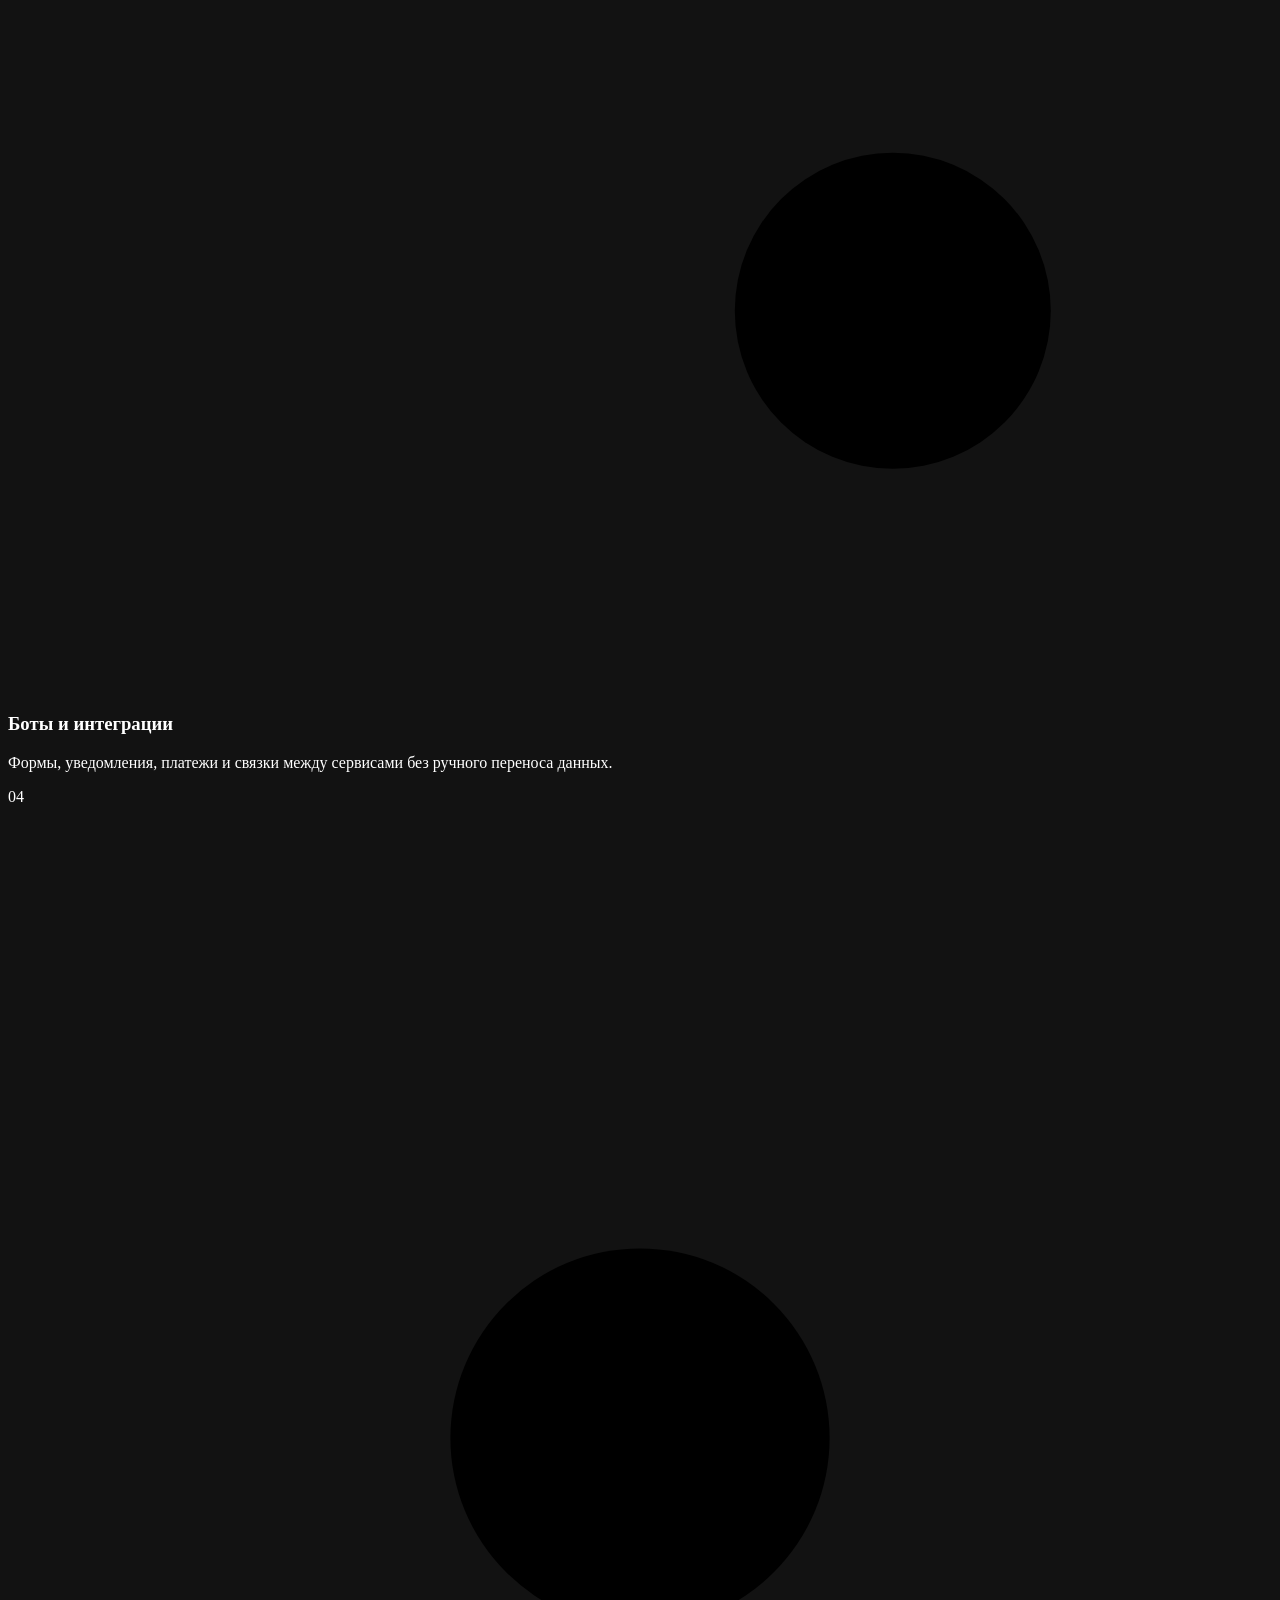
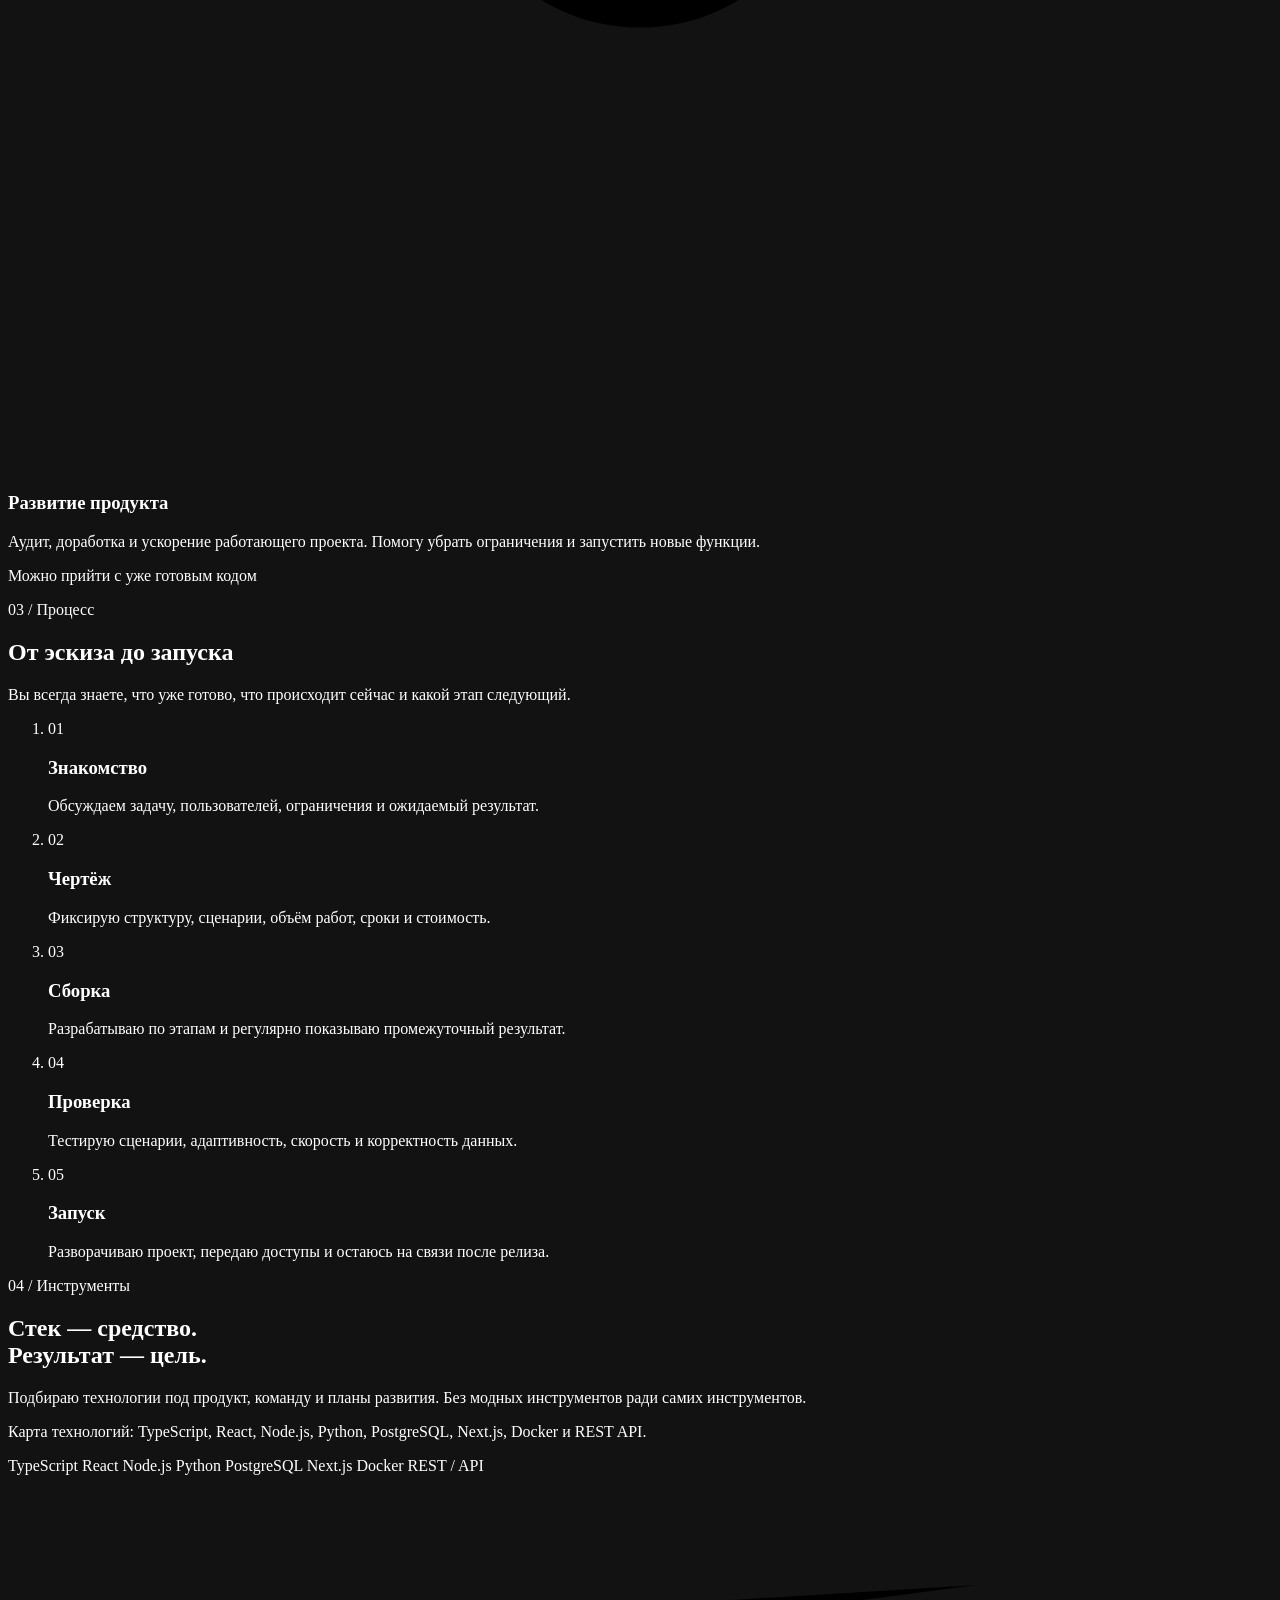
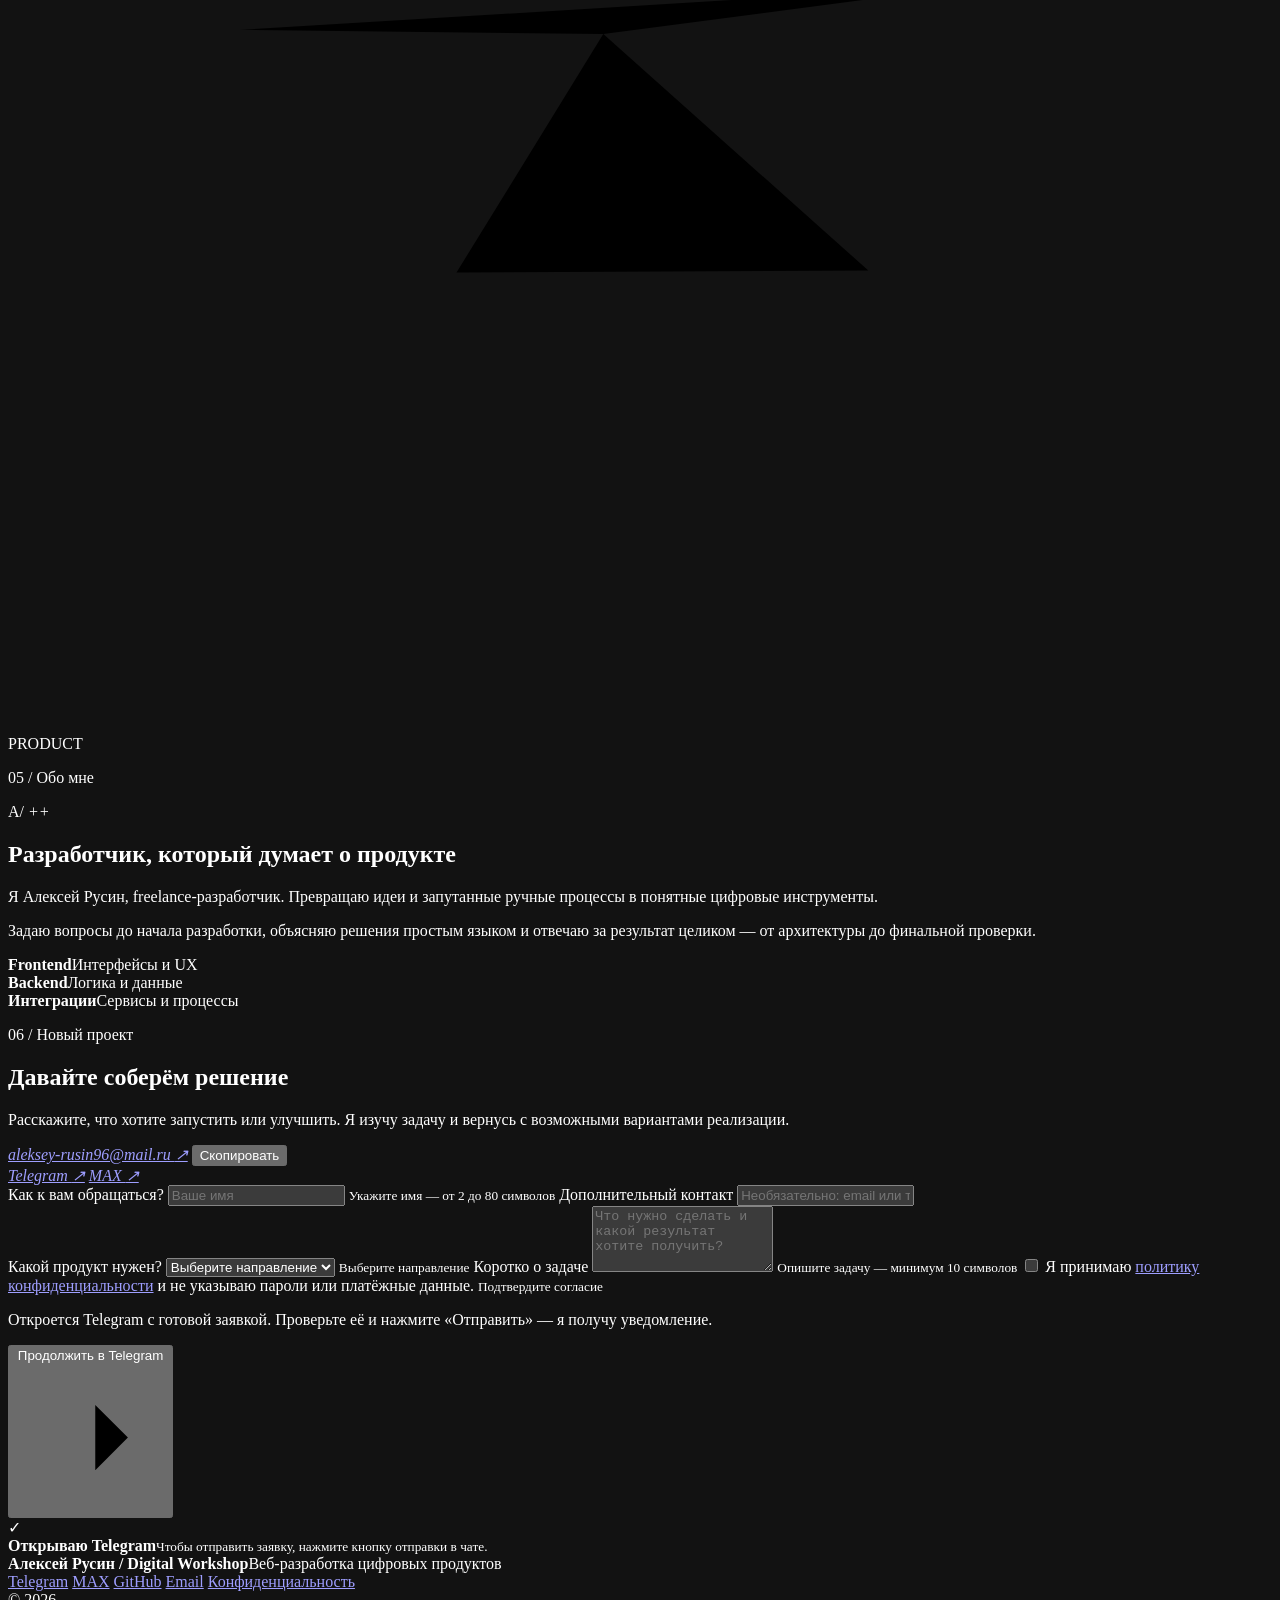
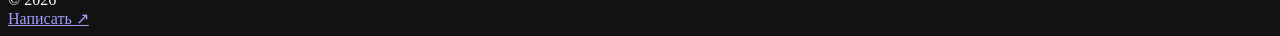
==== commit f6b41c1f: "Optimize portfolio SEO, security and contact flow Updated the HTML structure and content to reflect " ====
--- a/index.html
+++ b/index.html
@@ -1,13 +1,72 @@
-<!doctype html>
+<!DOCTYPE html>
 <html lang="ru">
 <head>
   <meta charset="utf-8">
+  <meta http-equiv="Content-Security-Policy" content="default-src 'none'; base-uri 'none'; object-src 'none'; script-src 'self' 'sha256-9uFU202bN2GW9ViJfaHUQo/qrZOHnieKe1DBgqzAaUw='; script-src-attr 'none'; style-src 'self'; style-src-attr 'none'; img-src 'self' data:; font-src 'self'; connect-src 'none'; media-src 'none'; frame-src 'none'; worker-src 'none'; form-action https://t.me; manifest-src 'self'; upgrade-insecure-requests">
   <meta name="viewport" content="width=device-width, initial-scale=1">
+  <title>Алексей Русин — разработка сайтов и веб-сервисов</title>
+  <meta name="description" content="Алексей Русин — разработчик сайтов и веб-сервисов. Создаю лендинги, сервисы, Telegram-ботов и автоматизации для бизнеса — от идеи до запуска.">
+  <meta name="author" content="Алексей Русин">
+  <meta name="robots" content="index, follow, max-image-preview:large, max-snippet:-1, max-video-preview:-1">
+  <meta name="referrer" content="no-referrer">
   <meta name="theme-color" content="#0b0e0c">
-  <meta name="description" content="Независимый разработчик сайтов, веб-сервисов, ботов и автоматизаций — от первой схемы до запуска.">
-  <title>Alex / Digital Workshop — разработка цифровых продуктов</title>
-  <link rel="icon" href="data:image/svg+xml,%3Csvg xmlns='http://www.w3.org/2000/svg' viewBox='0 0 64 64'%3E%3Crect width='64' height='64' rx='14' fill='%23baff63'/%3E%3Cpath d='M18 18h13c10 0 16 5 16 14s-6 14-16 14H18V18Zm10 8v12h3c5 0 8-2 8-6s-3-6-8-6h-3Z' fill='%230b0e0c'/%3E%3C/svg%3E">
-  <link rel="stylesheet" href="styles.css">
+  <meta name="color-scheme" content="dark">
+
+  <link rel="canonical" href="https://qqbiker123.github.io/">
+  <link rel="icon" href="favicon.svg" type="image/svg+xml">
+  <link rel="manifest" href="manifest.webmanifest">
+
+  <meta property="og:type" content="website">
+  <meta property="og:locale" content="ru_RU">
+  <meta property="og:site_name" content="Алексей Русин — Digital Workshop">
+  <meta property="og:title" content="Алексей Русин — разработка сайтов и веб-сервисов">
+  <meta property="og:description" content="Сайты, веб-сервисы, Telegram-боты и автоматизации для бизнеса — от проектирования до запуска и поддержки.">
+  <meta property="og:url" content="https://qqbiker123.github.io/">
+  <meta property="og:image" content="https://opengraph.githubassets.com/1/qqbiker123/qqbiker123.github.io">
+  <meta property="og:image:alt" content="Портфолио веб-разработчика Алексея Русина">
+
+  <meta name="twitter:card" content="summary_large_image">
+  <meta name="twitter:title" content="Алексей Русин — разработка сайтов и веб-сервисов">
+  <meta name="twitter:description" content="Сайты, веб-сервисы, Telegram-боты и автоматизации для бизнеса — от проектирования до запуска и поддержки.">
+  <meta name="twitter:image" content="https://opengraph.githubassets.com/1/qqbiker123/qqbiker123.github.io">
+
+  <script type="application/ld+json">
+{
+  "@context": "https://schema.org",
+  "@graph": [
+    {
+      "@type": "WebSite",
+      "@id": "https://qqbiker123.github.io/#website",
+      "url": "https://qqbiker123.github.io/",
+      "name": "Алексей Русин / Digital Workshop",
+      "inLanguage": "ru-RU",
+      "creator": { "@id": "https://qqbiker123.github.io/#person" }
+    },
+    {
+      "@type": "ProfilePage",
+      "@id": "https://qqbiker123.github.io/#webpage",
+      "url": "https://qqbiker123.github.io/",
+      "name": "Алексей Русин — разработка сайтов и веб-сервисов",
+      "isPartOf": { "@id": "https://qqbiker123.github.io/#website" },
+      "mainEntity": { "@id": "https://qqbiker123.github.io/#person" },
+      "inLanguage": "ru-RU"
+    },
+    {
+      "@type": "Person",
+      "@id": "https://qqbiker123.github.io/#person",
+      "name": "Алексей Русин",
+      "alternateName": "Alex",
+      "url": "https://qqbiker123.github.io/",
+      "jobTitle": "Веб-разработчик",
+      "email": "mailto:aleksey-rusin96@mail.ru",
+      "description": "Разработчик сайтов, веб-сервисов, Telegram-ботов и автоматизаций для бизнеса.",
+      "knowsAbout": ["Разработка сайтов", "Веб-приложения", "Telegram-боты", "Автоматизация", "TypeScript", "React", "Node.js", "Python", "PostgreSQL"],
+      "sameAs": ["https://github.com/qqbiker123", "https://t.me/yourmomismycardi0", "https://web.max.ru/93098847"]
+    }
+  ]
+}
+  </script>
+  <link rel="stylesheet" href="styles.min.css">
 </head>
 <body>
   <a class="skip-link" href="#content">Перейти к содержимому</a>
@@ -17,10 +76,10 @@
 
   <header class="site-header" id="top">
     <div class="header-inner container">
-      <a class="brand" href="#hero" aria-label="На главную">
+      <a class="brand" href="#hero" aria-label="A/ — на главную">
         <span class="brand-mark">A/</span>
         <span class="brand-copy">
-          <strong>Alex</strong>
+          <strong>Алексей Русин</strong>
           <small>Digital workshop</small>
         </span>
       </a>
@@ -44,12 +103,12 @@
     </div>
   </header>
 
-  <main id="content">
+  <main id="content" tabindex="-1">
     <section class="hero container" id="hero" aria-labelledby="hero-title">
       <div class="hero-copy reveal">
-        <p class="eyebrow"><span class="status-dot"></span> Независимый разработчик · Доступен для проектов</p>
-        <h1 id="hero-title">Идеи в <span>работающие</span> цифровые продукты</h1>
-        <p class="hero-lead">Разрабатываю сайты, веб-сервисы, ботов и автоматизации. Беру проект от первой схемы до запуска — без лишней сложности и потери связи с задачей бизнеса.</p>
+        <p class="eyebrow"><span class="status-dot"></span> Алексей Русин · Веб-разработчик · Открыт к проектам</p>
+        <h1 id="hero-title">Разрабатываю сайты, веб-сервисы и <span>автоматизации</span> для бизнеса</h1>
+        <p class="hero-lead">Проектирую и разрабатываю быстрые сайты, веб-сервисы, Telegram-ботов и автоматизации. Веду проект от первой схемы до запуска и поддержки.</p>
         <div class="hero-actions">
           <a class="button button-primary" href="#contact">
             Обсудить проект
@@ -57,14 +116,14 @@
           </a>
           <a class="text-link" href="#projects">Смотреть работы <span aria-hidden="true">↓</span></a>
         </div>
-        <ul class="trust-line" aria-label="Принципы работы">
+        <ul class="trust-line">
           <li>Понятный процесс</li>
           <li>Прямое общение</li>
           <li>Поддержка после запуска</li>
         </ul>
       </div>
 
-      <div class="workbench reveal" aria-label="Схема рабочего процесса">
+      <div class="workbench reveal" role="img" aria-label="Схема процесса разработки: идея, проектирование, код и запуск">
         <div class="bench-topbar">
           <div>
             <span class="mono-label">WORKBENCH / 01</span>
@@ -111,16 +170,17 @@
       </div>
     </section>
 
-    <div class="capability-strip" aria-label="Направления работы">
-      <div class="strip-track">
+    <div class="capability-strip">
+      <span class="sr-only">Направления работы: сайты и лендинги, веб-сервисы, боты, интеграции и автоматизация.</span>
+      <div class="strip-track" aria-hidden="true">
         <span>Сайты и лендинги</span><i>✦</i>
         <span>Веб-сервисы</span><i>✦</i>
         <span>Боты и интеграции</span><i>✦</i>
         <span>Автоматизация</span><i>✦</i>
-        <span>Сайты и лендинги</span><i>✦</i>
-        <span>Веб-сервисы</span><i>✦</i>
-        <span>Боты и интеграции</span><i>✦</i>
-        <span>Автоматизация</span><i>✦</i>
+        <span>Сайты и лендинги</span><i aria-hidden="true">✦</i>
+        <span>Веб-сервисы</span><i aria-hidden="true">✦</i>
+        <span>Боты и интеграции</span><i aria-hidden="true">✦</i>
+        <span>Автоматизация</span><i aria-hidden="true">✦</i>
       </div>
     </div>
 
@@ -130,7 +190,7 @@
           <p class="section-index">01 / Проекты</p>
           <h2 id="projects-title">Проекты, разобранные <span>по деталям</span></h2>
         </div>
-        <p class="section-intro">Концепты показывают мой подход к проектированию и разработке. Здесь можно разместить ваши реальные кейсы.</p>
+        <p class="section-intro">Демонстрационные концепты показывают, как я решаю продуктовые задачи: от сценария и интерфейса до архитектуры и интеграций.</p>
       </div>
 
       <div class="project-grid">
@@ -143,7 +203,7 @@
             </div>
             <h3>Slotly</h3>
             <p class="project-summary">Онлайн-запись, которая освобождает частную студию от бесконечной переписки и накладок в расписании.</p>
-            <ul class="tag-list" aria-label="Технологии">
+            <ul class="tag-list">
               <li>React</li><li>Node.js</li><li>PostgreSQL</li><li>Telegram API</li>
             </ul>
             <button class="project-link" type="button" aria-haspopup="dialog">
@@ -181,7 +241,7 @@
             <div class="supply-panel">
               <div class="supply-nav"><strong>SD</strong><i class="on"></i><i></i><i></i></div>
               <div class="supply-content">
-                <div class="supply-title"><span></span><button>+ Заказ</button></div>
+                <div class="supply-title"><span></span><span class="mock-button">+ Заказ</span></div>
                 <div class="supply-summary"><i><b>24</b></i><i><b>08</b></i><i><b>16</b></i></div>
                 <div class="supply-table"><span></span><span></span><span></span><span></span></div>
               </div>
@@ -306,7 +366,8 @@
           <h2 id="stack-title">Стек — средство.<br><span>Результат — цель.</span></h2>
           <p>Подбираю технологии под продукт, команду и планы развития. Без модных инструментов ради самих инструментов.</p>
         </div>
-        <div class="stack-map reveal" aria-label="Технологии">
+        <p class="sr-only" id="stack-tech">Карта технологий: TypeScript, React, Node.js, Python, PostgreSQL, Next.js, Docker и REST API.</p>
+        <div class="stack-map reveal" role="img" aria-labelledby="stack-tech">
           <span class="stack-chip chip-a">TypeScript</span>
           <span class="stack-chip chip-b">React</span>
           <span class="stack-chip chip-c">Node.js</span>
@@ -334,7 +395,7 @@
         </div>
         <div class="about-copy reveal">
           <h2 id="about-title">Разработчик, который <span>думает о продукте</span></h2>
-          <p class="about-lead">Я Алекс, freelance-разработчик. Превращаю идеи и запутанные ручные процессы в понятные цифровые инструменты.</p>
+          <p class="about-lead">Я Алексей Русин, freelance-разработчик. Превращаю идеи и запутанные ручные процессы в понятные цифровые инструменты.</p>
           <p>Задаю вопросы до начала разработки, объясняю решения простым языком и отвечаю за результат целиком — от архитектуры до финальной проверки.</p>
           <div class="about-facts">
             <div><strong>Frontend</strong><span>Интерфейсы и UX</span></div>
@@ -351,54 +412,59 @@
           <p class="section-index">06 / Новый проект</p>
           <h2 id="contact-title">Давайте соберём <span>решение</span></h2>
           <p>Расскажите, что хотите запустить или улучшить. Я изучу задачу и вернусь с возможными вариантами реализации.</p>
-          <div class="direct-links">
-            <a href="mailto:aleksey-rusin96@mail.ru">aleksey-rusin96@mail.ru <span>↗</span></a>
-            <a href="https://t.me/yourmomismycardi0" target="_blank" rel="noreferrer">Telegram <span>↗</span></a>
-            <a href="https://web.max.ru/93098847" target="_blank" rel="noreferrer">MAX <span>↗</span></a>
-            <a href="https://id.vk.com/account/#/main" target="_blank" rel="noreferrer">VK <span>↗</span></a>
-          </div>
-        </div>
-
-        <form class="project-form" id="project-form" action="https://airform.io/aleksey-rusin96@mail.ru" method="post" novalidate>
-          <input type="hidden" name="source" value="qqbiker123.github.io">
+          <address class="direct-links">
+            <div class="email-actions">
+              <a href="mailto:aleksey-rusin96@mail.ru">aleksey-rusin96@mail.ru <span aria-hidden="true">↗</span></a>
+              <button class="copy-email" type="button" data-copy-email="aleksey-rusin96@mail.ru">Скопировать</button>
+            </div>
+            <a href="https://t.me/yourmomismycardi0" target="_blank" rel="noopener noreferrer">Telegram <span aria-hidden="true">↗</span></a>
+            <a href="https://web.max.ru/93098847" target="_blank" rel="noopener noreferrer">MAX <span aria-hidden="true">↗</span></a>
+          </address>
+        </div>
+
+        <form class="project-form" id="project-form" action="https://t.me/yourmomismycardi0" method="get" accept-charset="UTF-8">
           <div class="form-row">
             <label>
               <span>Как к вам обращаться?</span>
-              <input type="text" name="name" autocomplete="name" placeholder="Ваше имя" required>
-              <small class="field-error">Укажите имя</small>
+              <input id="client-name" type="text" name="name" autocomplete="name" placeholder="Ваше имя" minlength="2" maxlength="80" aria-describedby="name-error" required>
+              <small class="field-error" id="name-error" role="alert">Укажите имя — от 2 до 80 символов</small>
             </label>
             <label>
-              <span>Как с вами связаться?</span>
-              <input type="text" name="contact" autocomplete="email" placeholder="Email, Telegram или MAX" required>
-              <small class="field-error">Оставьте контакт</small>
+              <span>Дополнительный контакт</span>
+              <input id="client-contact" type="text" name="contact" autocomplete="email" placeholder="Необязательно: email или телефон" maxlength="160">
             </label>
           </div>
           <label>
             <span>Какой продукт нужен?</span>
-            <select name="product" required>
+            <select id="client-product" name="product" aria-describedby="product-error" required>
               <option value="">Выберите направление</option>
-              <option>Сайт или лендинг</option>
-              <option>Веб-сервис</option>
-              <option>Бот или интеграция</option>
-              <option>Доработка продукта</option>
-              <option>Пока не знаю</option>
+              <option value="Сайт или лендинг">Сайт или лендинг</option>
+              <option value="Веб-сервис">Веб-сервис</option>
+              <option value="Бот или интеграция">Бот или интеграция</option>
+              <option value="Доработка продукта">Доработка продукта</option>
+              <option value="Пока не знаю">Пока не знаю</option>
             </select>
-            <small class="field-error">Выберите направление</small>
+            <small class="field-error" id="product-error" role="alert">Выберите направление</small>
           </label>
           <label>
             <span>Коротко о задаче</span>
-            <textarea name="message" rows="4" placeholder="Что нужно сделать и какой результат хотите получить?" required></textarea>
-            <small class="field-error">Опишите задачу хотя бы в двух словах</small>
+            <textarea id="client-message" name="message" rows="4" placeholder="Что нужно сделать и какой результат хотите получить?" minlength="10" maxlength="2000" aria-describedby="message-error" required></textarea>
+            <small class="field-error" id="message-error" role="alert">Опишите задачу — минимум 10 символов</small>
+          </label>
+          <label class="privacy-consent">
+            <input id="privacy-consent" type="checkbox" name="privacy" value="accepted" aria-describedby="privacy-error" required>
+            <span>Я принимаю <a href="privacy.html">политику конфиденциальности</a> и не указываю пароли или платёжные данные.</span>
+            <small class="field-error" id="privacy-error" role="alert">Подтвердите согласие</small>
           </label>
           <div class="form-submit">
-            <p>Заявка будет передана через Airform и доставлена на мой email.</p>
+            <p>Откроется Telegram с готовой заявкой. Проверьте её и нажмите «Отправить» — я получу уведомление.</p>
             <button class="button button-dark" type="submit">
-              Отправить задачу
+              Продолжить в Telegram
               <svg viewBox="0 0 16 16" aria-hidden="true"><path d="M3 8h9M8.5 4.5 12 8l-3.5 3.5"/></svg>
             </button>
           </div>
           <div class="form-success" role="status" aria-live="polite">
-            <span>✓</span><div><strong>Отправляю заявку</strong><small>Сейчас откроется страница подтверждения.</small></div>
+            <span>✓</span><div><strong>Открываю Telegram</strong><small>Чтобы отправить заявку, нажмите кнопку отправки в чате.</small></div>
           </div>
         </form>
       </div>
@@ -407,28 +473,28 @@
 
   <footer class="site-footer">
     <div class="container footer-inner">
-      <div><strong>Alex / Digital Workshop</strong><span>Разработка цифровых продуктов</span></div>
+      <div><strong>Алексей Русин / Digital Workshop</strong><span>Веб-разработка цифровых продуктов</span></div>
       <div class="footer-links">
-        <a href="https://t.me/yourmomismycardi0" target="_blank" rel="noreferrer">Telegram</a>
-        <a href="https://web.max.ru/93098847" target="_blank" rel="noreferrer">MAX</a>
-        <a href="https://id.vk.com/account/#/main" target="_blank" rel="noreferrer">VK</a>
-        <a href="https://github.com/qqbiker123" target="_blank" rel="noreferrer">GitHub</a>
+        <a href="https://t.me/yourmomismycardi0" target="_blank" rel="noopener noreferrer">Telegram</a>
+        <a href="https://web.max.ru/93098847" target="_blank" rel="noopener noreferrer">MAX</a>
+        <a href="https://github.com/qqbiker123" target="_blank" rel="noopener noreferrer">GitHub</a>
         <a href="mailto:aleksey-rusin96@mail.ru">Email</a>
+        <a href="privacy.html">Конфиденциальность</a>
       </div>
       <span>© <span id="year">2026</span></span>
     </div>
   </footer>
 
-  <a class="mobile-contact is-hidden" href="#contact">Написать <span>↗</span></a>
-
-  <dialog class="case-dialog" id="case-dialog">
+  <a class="mobile-contact is-hidden" href="#contact" aria-hidden="true" tabindex="-1">Написать <span aria-hidden="true">↗</span></a>
+
+  <dialog class="case-dialog" id="case-dialog" aria-labelledby="case-title" aria-describedby="case-lead">
     <div class="dialog-shell">
       <button class="dialog-close" type="button" aria-label="Закрыть окно">
         <svg viewBox="0 0 20 20" aria-hidden="true"><path d="m5 5 10 10M15 5 5 15"/></svg>
       </button>
       <div class="dialog-index mono-label">CASE / <span>01</span></div>
-      <h2>Slotly</h2>
-      <p class="dialog-lead">Онлайн-запись для частной студии</p>
+      <h2 id="case-title" tabindex="-1">Slotly</h2>
+      <p class="dialog-lead" id="case-lead">Онлайн-запись для частной студии</p>
       <div class="case-breakdown">
         <div><span>Задача</span><p data-case-task></p></div>
         <div><span>Решение</span><p data-case-solution></p></div>
@@ -438,6 +504,6 @@
     </div>
   </dialog>
 
-  <script src="script.js"></script>
+  <script src="script.min.js" defer></script>
 </body>
 </html>
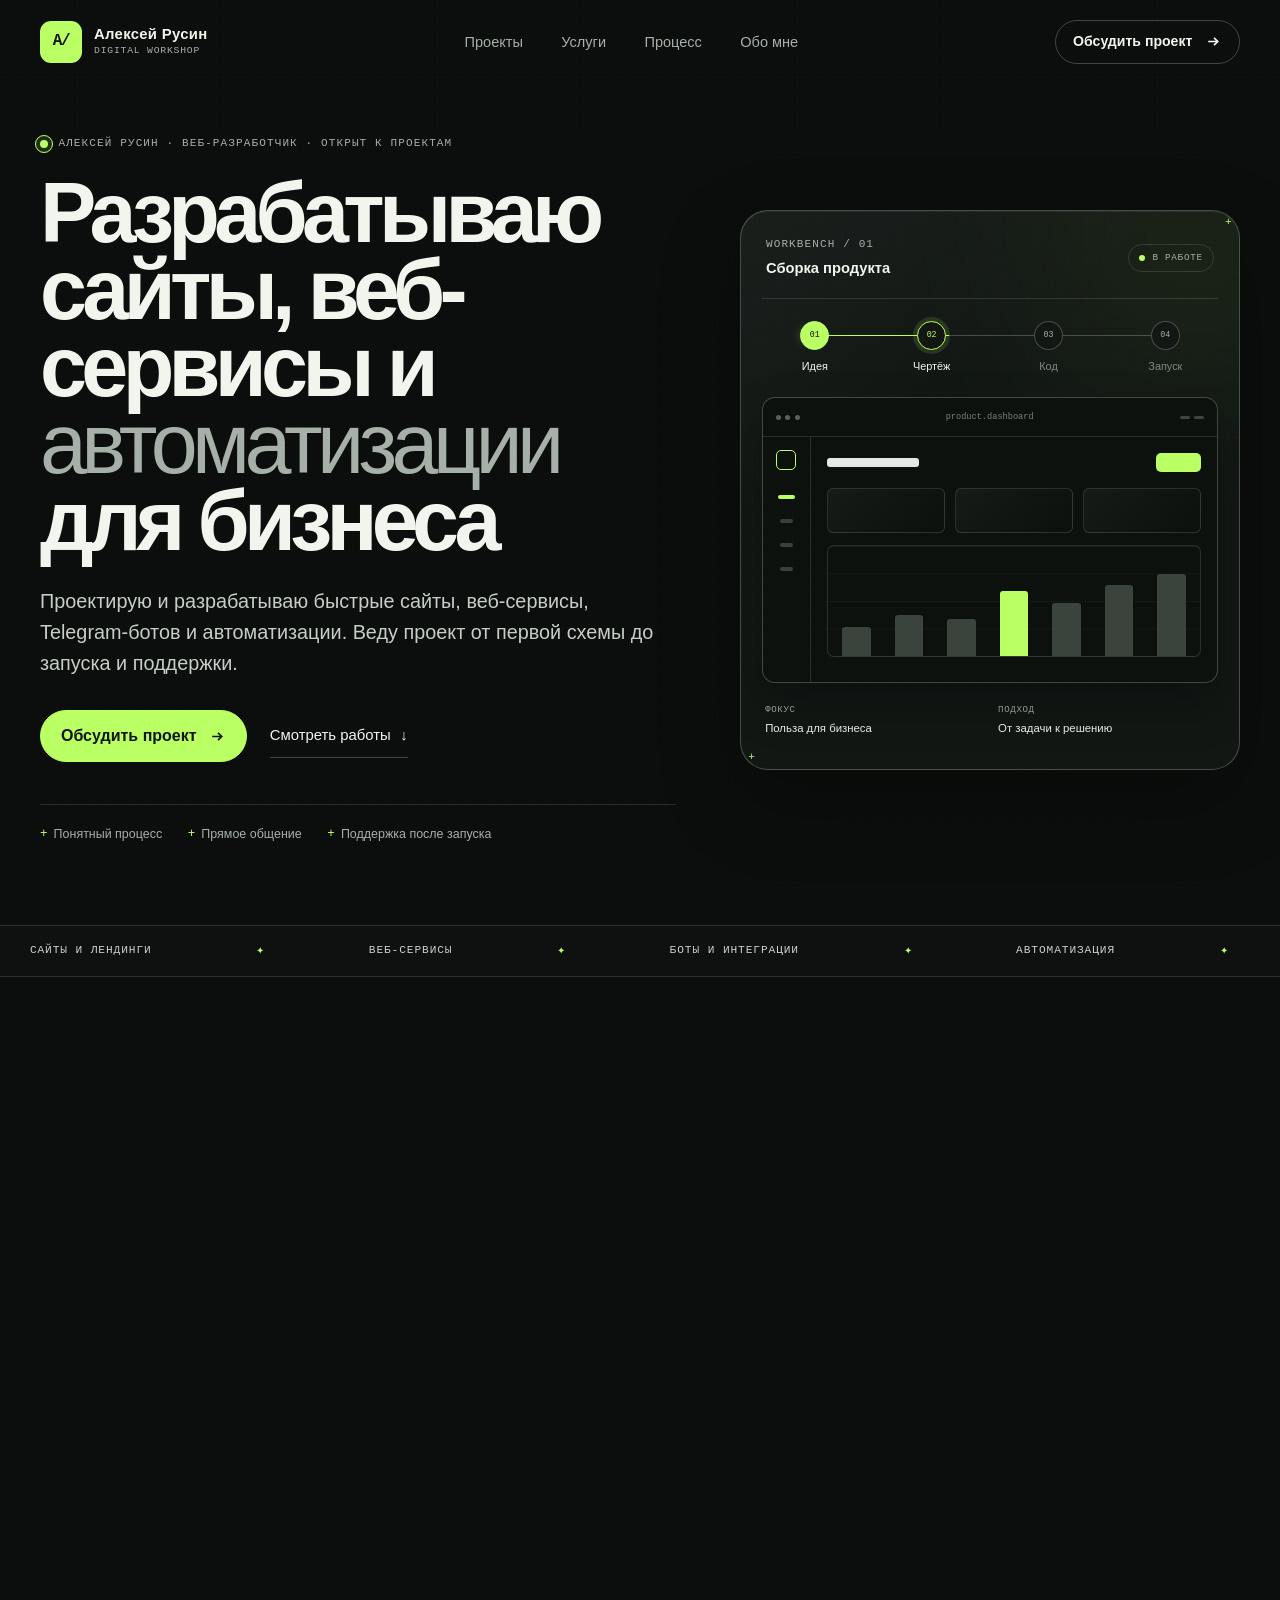
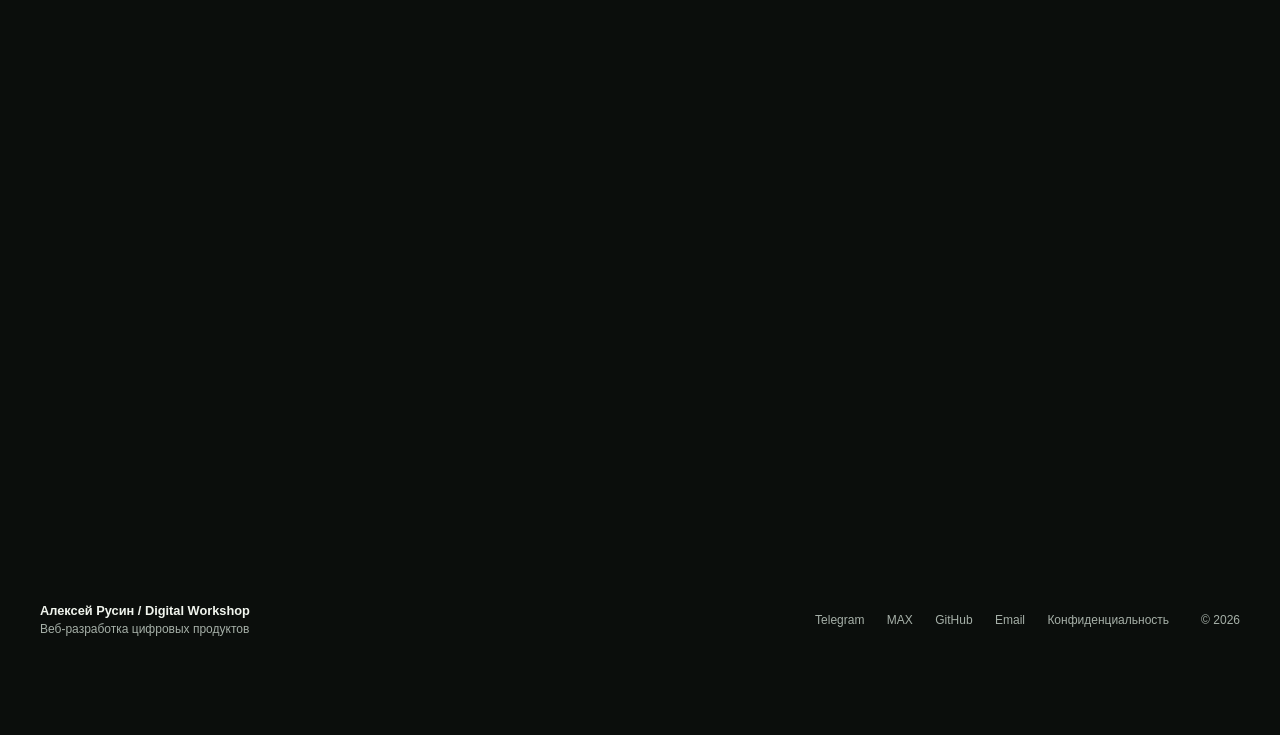
==== commit da6e8f69: "Allow same-origin crawler checks in CSP" ====
--- a/index.html
+++ b/index.html
@@ -2,7 +2,7 @@
 <html lang="ru">
 <head>
   <meta charset="utf-8">
-  <meta http-equiv="Content-Security-Policy" content="default-src 'none'; base-uri 'none'; object-src 'none'; script-src 'self' 'sha256-9uFU202bN2GW9ViJfaHUQo/qrZOHnieKe1DBgqzAaUw='; script-src-attr 'none'; style-src 'self'; style-src-attr 'none'; img-src 'self' data:; font-src 'self'; connect-src 'none'; media-src 'none'; frame-src 'none'; worker-src 'none'; form-action https://t.me; manifest-src 'self'; upgrade-insecure-requests">
+  <meta http-equiv="Content-Security-Policy" content="default-src 'none'; base-uri 'none'; object-src 'none'; script-src 'self' 'sha256-9uFU202bN2GW9ViJfaHUQo/qrZOHnieKe1DBgqzAaUw='; script-src-attr 'none'; style-src 'self'; style-src-attr 'none'; img-src 'self' data:; font-src 'self'; connect-src 'self'; media-src 'none'; frame-src 'none'; worker-src 'none'; form-action https://t.me; manifest-src 'self'; upgrade-insecure-requests">
   <meta name="viewport" content="width=device-width, initial-scale=1">
   <title>Алексей Русин — разработка сайтов и веб-сервисов</title>
   <meta name="description" content="Алексей Русин — разработчик сайтов и веб-сервисов. Создаю лендинги, сервисы, Telegram-ботов и автоматизации для бизнеса — от идеи до запуска.">
--- a/styles.min.css
+++ b/styles.min.css
@@ -0,0 +1 @@
+:root{--bg:#0b0e0c;--bg-deep:#070907;--surface:#121714;--surface-raised:#18201b;--surface-soft:#202820;--text:#f1f5ee;--muted:#a6b0a8;--line:rgba(241, 245, 238, 0.13);--line-strong:rgba(241, 245, 238, 0.24);--accent:#baff63;--accent-soft:rgba(186, 255, 99, 0.13);--accent-ink:#10150f;--danger:#ff8d83;--radius-sm:10px;--radius-md:18px;--radius-lg:28px;--container:1200px;--section-space:clamp(5.5rem, 10vw, 9rem);--display:"Segoe UI Variable Display","Arial Narrow",Arial,sans-serif;--sans:"Segoe UI Variable Text","Segoe UI",Arial,sans-serif;--mono:"Cascadia Code","SFMono-Regular",Consolas,monospace}*,::after,::before{box-sizing:border-box}html{scroll-behavior:smooth;scroll-padding-top:6.5rem}body{margin:0;min-width:320px;background:var(--bg);color:var(--text);font-family:var(--sans);font-size:16px;line-height:1.55;overflow-x:hidden}body.menu-open{overflow:hidden}main:focus{outline:0}button,input,select,textarea{font:inherit}a,button{-webkit-tap-highlight-color:transparent}a{color:inherit;text-decoration:none}button{color:inherit}img,svg{display:block;max-width:100%}::selection{background:var(--accent);color:var(--accent-ink)}:focus-visible{outline:3px solid var(--accent);outline-offset:4px}.sr-only{position:absolute;width:1px;height:1px;padding:0;margin:-1px;overflow:hidden;clip:rect(0,0,0,0);white-space:nowrap;border:0}.skip-link{position:fixed;left:1rem;top:1rem;z-index:1000;padding:.8rem 1rem;background:var(--accent);color:var(--accent-ink);border-radius:var(--radius-sm);transform:translateY(-180%);transition:transform .2s ease}.skip-link:focus{transform:translateY(0)}.container{width:min(calc(100% - 2.5rem),var(--container));margin-inline:auto}.page-grid{position:fixed;inset:0;z-index:-2;pointer-events:none;opacity:.25;background-image:linear-gradient(rgba(255,255,255,.035) 1px,transparent 1px),linear-gradient(90deg,rgba(255,255,255,.035) 1px,transparent 1px);background-size:72px 72px;mask-image:linear-gradient(to bottom,black 0,transparent 92%)}.noise{position:fixed;inset:0;z-index:20;pointer-events:none;opacity:.024;background-image:radial-gradient(rgba(255,255,255,.9) .45px,transparent .55px);background-size:5px 5px}.site-header{position:fixed;inset:0 0 auto;z-index:100;padding:.8rem 0;transition:background .3s ease,border-color .3s ease,padding .3s ease;border-bottom:1px solid transparent}.site-header.is-scrolled{padding:.5rem 0;background:rgba(11,14,12,.87);border-color:var(--line);backdrop-filter:blur(18px);-webkit-backdrop-filter:blur(18px)}.header-inner{min-height:58px;display:flex;align-items:center;justify-content:space-between;gap:2rem}.brand{display:flex;align-items:center;gap:.75rem;min-height:44px}.brand-mark{display:grid;place-items:center;width:42px;height:42px;border-radius:11px;background:var(--accent);color:var(--accent-ink);font-family:var(--mono);font-weight:800;letter-spacing:-.08em}.brand-copy{display:grid;line-height:1.05}.brand-copy strong{font-size:.93rem;letter-spacing:.02em}.brand-copy small{margin-top:.25rem;color:var(--muted);font-family:var(--mono);font-size:.61rem;text-transform:uppercase;letter-spacing:.08em}.site-nav{display:flex;align-items:center;gap:clamp(1.4rem,3vw,2.7rem)}.site-nav a{position:relative;color:var(--muted);font-size:.91rem;transition:color .2s ease}.site-nav a::after{content:"";position:absolute;left:0;right:100%;bottom:-.45rem;height:1px;background:var(--accent);transition:right .25s ease}.site-nav a.is-active,.site-nav a:hover{color:var(--text)}.site-nav a.is-active::after,.site-nav a:hover::after{right:0}.menu-toggle{display:none}.button{min-height:50px;display:inline-flex;align-items:center;justify-content:center;gap:.8rem;padding:.78rem 1.25rem;border:1px solid var(--line-strong);border-radius:999px;background:0 0;color:var(--text);font-weight:650;cursor:pointer;transition:transform .2s ease,border-color .2s ease,background .2s ease,color .2s ease}.button svg,.project-link svg{width:17px;height:17px;fill:none;stroke:currentColor;stroke-width:1.6;transition:transform .2s ease}.button:hover{transform:translateY(-2px);border-color:var(--text)}.button:hover svg,.project-link:hover svg{transform:translateX(3px)}.button-small{min-height:44px;padding:.65rem 1.05rem;font-size:.88rem}.button-primary{background:var(--accent);border-color:var(--accent);color:var(--accent-ink);box-shadow:0 0 0 0 var(--accent-soft)}.button-primary:hover{background:#c6ff7c;border-color:#c6ff7c;box-shadow:0 0 0 7px var(--accent-soft)}.button-dark{background:var(--accent-ink);border-color:var(--accent-ink);color:var(--text)}.button-dark:hover{background:#202b1d;border-color:#202b1d}.button:disabled{opacity:.65;cursor:wait;transform:none}.text-link{min-height:44px;display:inline-flex;align-items:center;gap:.6rem;border-bottom:1px solid var(--line-strong);font-size:.93rem;transition:border-color .2s ease}.text-link:hover{border-color:var(--accent)}.hero{min-height:100svh;padding-top:clamp(8.5rem,14vh,11rem);padding-bottom:clamp(4rem,9vh,7rem);display:grid;grid-template-columns:minmax(0,1.12fr) minmax(390px,.88fr);gap:clamp(2rem,5vw,5.5rem);align-items:center}.eyebrow,.mono-label,.section-index{margin:0;font-family:var(--mono);font-size:.69rem;line-height:1.4;letter-spacing:.1em;text-transform:uppercase;color:var(--muted)}.eyebrow{display:flex;align-items:center;gap:.65rem;margin-bottom:1.5rem}.status-dot{position:relative;width:8px;height:8px;border-radius:50%;background:var(--accent);box-shadow:0 0 0 5px var(--accent-soft)}.status-dot::after{content:"";position:absolute;inset:-5px;border:1px solid var(--accent);border-radius:50%;animation:pulse 2s ease-out infinite}@keyframes pulse{0%,45%{opacity:0;transform:scale(.6)}70%{opacity:.45}100%{opacity:0;transform:scale(1.5)}}h1,h2,h3,p{overflow-wrap:anywhere}h1,h2,h3{font-family:var(--display);font-weight:650;margin-top:0}h1{max-width:820px;margin-bottom:1.65rem;font-size:clamp(3.25rem, 6.6vw, 6.25rem);line-height:.91;letter-spacing:-.067em}h1 span,h2 span{color:var(--muted);font-weight:460}.hero-lead{max-width:680px;margin:0 0 2rem;color:#c6cec7;font-size:clamp(1.05rem, 1.6vw, 1.24rem);line-height:1.55}.hero-actions{display:flex;flex-wrap:wrap;align-items:center;gap:1.4rem}.trust-line{display:flex;flex-wrap:wrap;gap:.65rem 1.6rem;margin:2.6rem 0 0;padding:1.25rem 0 0;list-style:none;border-top:1px solid var(--line);color:var(--muted);font-size:.78rem}.trust-line li{position:relative;padding-left:.85rem}.trust-line li::before{content:"+";position:absolute;left:0;color:var(--accent);font-family:var(--mono)}.workbench{position:relative;min-height:560px;padding:1.3rem;border:1px solid var(--line-strong);border-radius:var(--radius-lg);background:linear-gradient(145deg,rgba(255,255,255,.035),transparent 35%),var(--surface);box-shadow:inset 0 1px rgba(255,255,255,.06),0 30px 80px rgba(0,0,0,.25);overflow:hidden}.workbench::before{content:"";position:absolute;width:240px;height:240px;right:-80px;top:-100px;border-radius:50%;background:var(--accent);filter:blur(110px);opacity:.11}.bench-topbar{display:flex;align-items:center;justify-content:space-between;gap:1rem;padding:.3rem .25rem 1.15rem;border-bottom:1px solid var(--line)}.bench-topbar>div{display:grid;gap:.28rem}.bench-topbar strong{font-size:.92rem;font-weight:600}.live-badge{display:inline-flex;align-items:center;gap:.45rem;padding:.36rem .65rem;border:1px solid var(--line);border-radius:999px;color:var(--muted);font-family:var(--mono);font-size:.58rem;text-transform:uppercase;letter-spacing:.08em}.live-badge i{width:6px;height:6px;border-radius:50%;background:var(--accent)}.build-route{position:relative;display:grid;grid-template-columns:repeat(4,1fr);gap:.7rem;margin:1.4rem 0}.route-line{position:absolute;z-index:0;left:9%;right:9%;top:14px;height:1px;background:var(--line-strong);overflow:visible}.route-line::before{content:"";position:absolute;left:0;width:39%;height:1px;background:var(--accent)}.route-signal{position:absolute;z-index:2;top:-3px;left:0;width:7px;height:7px;border-radius:50%;background:var(--accent);box-shadow:0 0 12px var(--accent);animation:route 4.5s ease-in-out infinite}@keyframes route{0%{left:0;opacity:0}10%{opacity:1}42%{left:39%;opacity:1}100%,55%{left:39%;opacity:0}}.route-step{position:relative;z-index:1;display:grid;justify-items:center;gap:.5rem}.route-step span{display:grid;place-items:center;width:29px;height:29px;border:1px solid var(--line-strong);border-radius:50%;background:var(--surface);color:var(--muted);font-family:var(--mono);font-size:.52rem}.route-step strong{color:#7f8981;font-size:.68rem;font-weight:500}.route-step.is-done span{background:var(--accent);border-color:var(--accent);color:var(--accent-ink)}.route-step.is-active strong,.route-step.is-done strong{color:var(--text)}.route-step.is-active span{border-color:var(--accent);color:var(--accent);box-shadow:0 0 0 4px var(--accent-soft)}.bench-window{position:relative;border:1px solid var(--line-strong);border-radius:13px;background:#0d110e;overflow:hidden;box-shadow:0 22px 45px rgba(0,0,0,.28)}.window-bar{height:39px;padding:0 .8rem;display:flex;align-items:center;justify-content:space-between;border-bottom:1px solid var(--line);color:#778078;font-family:var(--mono);font-size:.54rem}.window-dots{display:flex;gap:.28rem}.window-dots i{width:5px;height:5px;border-radius:50%;background:#59625a}.window-actions{display:flex;gap:.3rem}.window-actions i{width:10px;height:3px;border-radius:4px;background:#3d453e}.window-layout{height:245px;display:grid;grid-template-columns:48px 1fr}.window-layout aside{display:flex;flex-direction:column;align-items:center;gap:1.25rem;padding-top:.8rem;border-right:1px solid var(--line)}.window-layout aside i{width:13px;height:4px;border-radius:4px;background:#374039}.window-layout aside i.active{width:17px;background:var(--accent)}.ui-logo{width:20px;height:20px;border:1px solid var(--accent);border-radius:5px;margin-bottom:.3rem}.window-main{padding:1rem}.ui-heading{display:flex;align-items:center;justify-content:space-between;margin-bottom:1rem}.ui-heading i{width:92px;height:9px;border-radius:3px;background:#e3e9e2}.ui-heading span{width:45px;height:19px;border-radius:5px;background:var(--accent)}.ui-stats{display:grid;grid-template-columns:repeat(3,1fr);gap:.6rem}.ui-stats i{height:45px;border:1px solid var(--line);border-radius:6px;background:linear-gradient(135deg,rgba(255,255,255,.045),transparent)}.ui-chart{height:112px;margin-top:.75rem;padding:.8rem .9rem 0;display:flex;align-items:flex-end;gap:7%;border:1px solid var(--line);border-radius:7px;background-image:linear-gradient(rgba(255,255,255,.04) 1px,transparent 1px);background-size:100% 25%}.ui-chart .bar{flex:1;min-width:7px;border-radius:3px 3px 0 0;background:#3b443c}.ui-chart .b1{height:30%}.ui-chart .b2{height:43%}.ui-chart .b3{height:38%}.ui-chart .b4{height:67%;background:var(--accent)}.ui-chart .b5{height:55%}.ui-chart .b6{height:73%}.ui-chart .b7{height:85%}.bench-footer{display:grid;grid-template-columns:1fr 1fr;gap:1rem;padding:1.2rem .2rem .2rem}.bench-footer div{display:grid;gap:.18rem}.bench-footer span{color:var(--muted);font-family:var(--mono);font-size:.57rem;text-transform:uppercase;letter-spacing:.07em}.bench-footer strong{font-size:.71rem;font-weight:500}.corner-mark{position:absolute;color:var(--accent);font-family:var(--mono);font-size:.7rem}.corner-a{left:.45rem;bottom:.2rem}.corner-b{right:.45rem;top:.2rem}.capability-strip{width:100%;overflow:hidden;border-block:1px solid var(--line);background:rgba(255,255,255,.016)}.strip-track{width:max-content;min-width:200%;padding:1rem 0;display:flex;align-items:center;justify-content:space-around;gap:2.8rem;animation:marquee 28s linear infinite}.strip-track span{color:#cbd2cb;font-family:var(--mono);font-size:.7rem;text-transform:uppercase;letter-spacing:.08em;white-space:nowrap}.strip-track i{color:var(--accent);font-style:normal;font-size:.62rem}@keyframes marquee{to{transform:translateX(-50%)}}.section{padding-block:var(--section-space)}.section-heading{display:grid;grid-template-columns:minmax(0,1fr) minmax(260px,370px);gap:3rem;align-items:end;margin-bottom:clamp(3rem,6vw,5.5rem)}.section-index{margin-bottom:1.15rem;color:var(--accent)}h2{max-width:850px;margin-bottom:0;font-size:clamp(2.65rem, 5.7vw, 5.6rem);line-height:.96;letter-spacing:-.055em}.section-intro{margin:0;padding-bottom:.5rem;color:var(--muted);font-size:1rem}.project-grid{display:grid;grid-template-columns:1fr 1fr;gap:1.25rem}.project-card{position:relative;min-height:660px;display:grid;grid-template-rows:auto minmax(280px,1fr);border:1px solid var(--line);border-radius:var(--radius-lg);background:var(--surface);overflow:hidden;box-shadow:inset 0 1px rgba(255,255,255,.045);transition:transform .3s ease,border-color .3s ease}.project-card:hover{transform:translateY(-4px);border-color:var(--line-strong)}.project-featured{grid-column:1/-1;min-height:600px;grid-template-columns:.8fr 1.2fr;grid-template-rows:1fr}.project-info{position:relative;z-index:2;padding:clamp(1.5rem,3vw,2.5rem);display:flex;flex-direction:column;align-items:flex-start}.project-meta{width:100%;display:flex;flex-wrap:wrap;gap:.6rem 1rem;margin-bottom:auto;color:var(--muted);font-family:var(--mono);font-size:.57rem;text-transform:uppercase;letter-spacing:.08em}.project-meta span:first-child{color:var(--accent)}.project-info h3{margin:clamp(2.6rem,6vw,6rem) 0 .8rem;font-size:clamp(2.25rem, 4vw, 4.5rem);line-height:1;letter-spacing:-.045em}.project-card:not(.project-featured) .project-info h3{margin-top:3.5rem}.project-summary{max-width:510px;margin:0 0 1.4rem;color:var(--muted)}.tag-list{display:flex;flex-wrap:wrap;gap:.45rem;margin:0 0 1.5rem;padding:0;list-style:none}.tag-list li{padding:.36rem .62rem;border:1px solid var(--line);border-radius:999px;color:#c2cac3;font-family:var(--mono);font-size:.59rem}.project-link{min-height:44px;display:inline-flex;align-items:center;gap:.7rem;margin-top:auto;padding:.3rem 0;border:0;border-bottom:1px solid var(--line-strong);background:0 0;font-size:.84rem;cursor:pointer}.project-visual{position:relative;min-height:100%;overflow:hidden;background:#171d18}.project-featured .project-visual{border-left:1px solid var(--line)}.slotly-ui{display:grid;place-items:center;padding:4rem 3rem;background:radial-gradient(circle at 72% 30%,rgba(186,255,99,.16),transparent 34%),#171d18}.mock-browser{width:min(100%,560px);border:1px solid rgba(255,255,255,.18);border-radius:17px;background:#eef2e8;color:#10150f;box-shadow:0 35px 70px rgba(0,0,0,.35);transform:rotate(-2deg)}.mock-toolbar{height:39px;padding:0 .8rem;display:flex;align-items:center;gap:.35rem;border-bottom:1px solid rgba(16,21,15,.12);color:#687067;font-family:var(--mono);font-size:.5rem}.mock-toolbar i{width:6px;height:6px;border-radius:50%;background:#b5bcb2}.mock-toolbar span{margin-left:auto;margin-right:auto}.booking-ui{padding:1.35rem}.booking-head{display:flex;justify-content:space-between;align-items:center;margin-bottom:1.25rem}.booking-head strong{font-size:.95rem}.booking-head span{color:#717970;font-size:.65rem}.calendar-grid{display:grid;grid-template-columns:repeat(7,1fr);gap:.38rem;text-align:center}.calendar-grid small{color:#7c837a;font-size:.53rem}.calendar-grid i{aspect-ratio:1;display:grid;place-items:center;border-radius:5px;font-style:normal;font-size:.62rem}.calendar-grid i.picked{background:#151b14;color:var(--accent)}.time-row{display:flex;gap:.5rem;margin-top:1.2rem}.time-row span{flex:1;padding:.55rem .3rem;border:1px solid rgba(16,21,15,.13);border-radius:6px;text-align:center;font-size:.58rem}.time-row span.selected{border-color:#111811;background:var(--accent);font-weight:700}.float-card{position:absolute;z-index:3;display:flex;align-items:center;gap:.65rem;padding:.7rem .8rem;border:1px solid rgba(255,255,255,.18);border-radius:10px;background:rgba(14,18,15,.92);box-shadow:0 14px 35px rgba(0,0,0,.28);backdrop-filter:blur(10px)}.float-confirm{right:5%;bottom:10%}.float-card>i{display:grid;place-items:center;width:25px;height:25px;border-radius:50%;background:var(--accent);color:var(--accent-ink);font-style:normal;font-size:.68rem}.float-card div{display:grid}.float-card span{font-size:.65rem}.float-card small{color:var(--muted);font-size:.5rem}.project-card:not(.project-featured) .project-visual{border-top:1px solid var(--line)}.supply-ui{min-height:310px;padding:2rem 2rem 0;background:radial-gradient(circle at 10% 80%,rgba(186,255,99,.12),transparent 32%),#101510}.supply-panel{width:100%;height:100%;display:grid;grid-template-columns:48px 1fr;border:1px solid var(--line-strong);border-radius:13px 13px 0 0;background:#e8ede3;color:var(--accent-ink);overflow:hidden;box-shadow:0 20px 50px rgba(0,0,0,.25);transform:translateY(12px) rotate(1deg)}.supply-nav{display:flex;flex-direction:column;align-items:center;gap:1.2rem;padding-top:1rem;background:#161c16;color:var(--text)}.supply-nav strong{color:var(--accent);font-family:var(--mono);font-size:.6rem}.supply-nav i{width:14px;height:4px;border-radius:5px;background:#3d453d}.supply-nav i.on{background:var(--accent)}.supply-content{padding:1.2rem}.supply-title{display:flex;justify-content:space-between}.supply-title>span:first-child{width:100px;height:10px;border-radius:3px;background:#242b23}.supply-title .mock-button{width:auto;height:auto;padding:.4rem .6rem;border-radius:5px;background:var(--accent);font-size:.55rem}.supply-summary{display:grid;grid-template-columns:repeat(3,1fr);gap:.5rem;margin-top:1.2rem}.supply-summary i{height:50px;padding:.5rem;border:1px solid rgba(0,0,0,.09);border-radius:6px;font-style:normal}.supply-summary b{font-family:var(--mono);font-size:.75rem}.supply-table{margin-top:.8rem;border:1px solid rgba(0,0,0,.08);border-radius:6px}.supply-table span{display:block;height:27px;border-bottom:1px solid rgba(0,0,0,.07)}.supply-table span:last-child{border:0}.lead-ui{min-height:310px;display:grid;place-items:end center;padding:1.5rem 2rem 0;background:radial-gradient(circle at 78% 15%,rgba(186,255,99,.14),transparent 30%),#101510}.phone-shell{width:min(82%,340px);height:100%;min-height:285px;border:1px solid var(--line-strong);border-radius:22px 22px 0 0;background:#eef2e9;color:var(--accent-ink);overflow:hidden;transform:rotate(-1deg)}.phone-top{height:43px;padding:0 .8rem;display:flex;align-items:center;justify-content:space-between;background:#171e17;color:var(--text)}.phone-top span{width:22px;height:22px;border-radius:50%;background:var(--accent)}.phone-top strong{font-size:.62rem}.phone-top i{width:14px;height:3px;background:#667066}.chat{display:flex;flex-direction:column;gap:.55rem;padding:1rem}.bubble{max-width:78%;margin:0;padding:.62rem .7rem;border-radius:9px;font-size:.58rem;line-height:1.4}.bubble.bot{align-self:flex-start;background:#dfe5db}.bubble.user{align-self:flex-end;background:var(--accent)}.bubble.small{font-size:.52rem}.chat-input{margin:.2rem .8rem;padding:.52rem .65rem;display:flex;justify-content:space-between;border:1px solid rgba(0,0,0,.12);border-radius:7px;color:#7b8378;font-size:.5rem}.chat-input i{color:#121812;font-style:normal}.crm-badge{position:absolute;top:12%;right:6%;padding:.65rem;display:grid;gap:.18rem;min-width:108px;border:1px solid var(--line-strong);border-radius:10px;background:#171d18;box-shadow:0 15px 35px rgba(0,0,0,.25)}.crm-badge span{color:var(--accent);font-family:var(--mono);font-size:.48rem}.crm-badge strong{font-size:.61rem}.crm-badge i{position:absolute;right:.55rem;top:.55rem;color:var(--accent);font-style:normal;font-size:.6rem}.services{background:#0e120f;border-block:1px solid var(--line)}.service-grid{display:grid;grid-template-columns:repeat(2,1fr);gap:1.25rem}.service-card{min-height:390px;padding:clamp(1.5rem,3vw,2.3rem);display:grid;grid-template-columns:auto 1fr;grid-template-rows:auto 1fr auto;gap:1rem 1.5rem;border:1px solid var(--line);border-radius:var(--radius-lg);background:var(--surface);box-shadow:inset 0 1px rgba(255,255,255,.04);transition:border-color .25s ease,transform .25s ease}.service-card:hover{border-color:var(--line-strong);transform:translateY(-3px)}.service-card>h3,.service-card>p{grid-column:1/-1}.service-card h3{align-self:end;margin:auto 0 .2rem;font-size:clamp(1.75rem, 3vw, 2.7rem);line-height:1;letter-spacing:-.04em}.service-card p{max-width:530px;margin:0;color:var(--muted)}.service-number{color:var(--accent);font-family:var(--mono);font-size:.65rem}.service-icon{justify-self:end;width:48px;height:48px;padding:.3rem;color:var(--muted)}.service-icon svg{fill:none;stroke:currentColor;stroke-width:1.2}.service-note{grid-column:1/-1;align-self:end;padding-top:1.2rem;border-top:1px solid var(--line);color:#8e988f;font-family:var(--mono);font-size:.59rem;text-transform:uppercase;letter-spacing:.06em}.service-wide{grid-template-columns:auto 1fr auto}.service-wide>div:nth-of-type(2){grid-column:1/-1;align-self:end}.service-wide>div:nth-of-type(2) h3{margin-bottom:.6rem}.service-accent{background:var(--accent);border-color:var(--accent);color:var(--accent-ink)}.service-accent .service-icon,.service-accent .service-note,.service-accent .service-number,.service-accent p{color:var(--accent-ink)}.service-accent .service-note{border-color:rgba(16,21,15,.2)}.process-list{position:relative;display:grid;grid-template-columns:repeat(5,1fr);margin:0;padding:0;list-style:none}.process-list::before{content:"";position:absolute;top:19px;left:8%;right:8%;height:1px;background:var(--line-strong)}.process-step{position:relative;display:grid;grid-template-rows:40px auto;gap:1.6rem;padding-right:clamp(1rem,2vw,2rem)}.step-number{position:relative;z-index:1;width:40px;height:40px;display:grid;place-items:center;border:1px solid var(--line-strong);border-radius:50%;background:var(--bg);color:var(--muted);font-family:var(--mono);font-size:.58rem;transition:background .25s ease,color .25s ease,border-color .25s ease}.process-step:hover .step-number{background:var(--accent);border-color:var(--accent);color:var(--accent-ink)}.process-step h3{margin:0 0 .8rem;font-size:1.18rem}.process-step p{margin:0;color:var(--muted);font-size:.87rem;line-height:1.6}.stack{background:var(--surface);border-block:1px solid var(--line);overflow:hidden}.stack-layout{display:grid;grid-template-columns:.8fr 1.2fr;gap:clamp(3rem,7vw,7rem);align-items:center}.stack-copy h2{font-size:clamp(2.6rem, 4.8vw, 4.8rem)}.stack-copy>p:last-child{max-width:470px;margin:1.6rem 0 0;color:var(--muted)}.stack-map{position:relative;height:440px;border:1px solid var(--line);border-radius:var(--radius-lg);background-image:linear-gradient(rgba(255,255,255,.035) 1px,transparent 1px),linear-gradient(90deg,rgba(255,255,255,.035) 1px,transparent 1px);background-size:42px 42px;overflow:hidden}.stack-lines{position:absolute;inset:0;width:100%;height:100%}.stack-lines path{fill:none;stroke:rgba(186,255,99,.22);stroke-width:1;stroke-dasharray:5 8}.stack-chip{position:absolute;z-index:2;padding:.62rem .8rem;border:1px solid var(--line-strong);border-radius:999px;background:rgba(18,23,20,.91);color:#c9d0c9;font-family:var(--mono);font-size:.62rem;white-space:nowrap;box-shadow:0 12px 25px rgba(0,0,0,.14)}.chip-a{left:9%;top:12%}.chip-b{left:42%;top:9%}.chip-c{right:9%;top:17%}.chip-d{left:14%;top:48%}.chip-e{right:13%;top:46%}.chip-f{left:5%;bottom:12%}.chip-g{left:45%;bottom:9%}.chip-h{right:6%;bottom:14%}.map-center{position:absolute;z-index:3;left:50%;top:50%;transform:translate(-50%,-50%);padding:.75rem .9rem;display:flex;align-items:center;gap:.5rem;border:1px solid var(--accent);border-radius:8px;background:#141a15;color:var(--accent);font-family:var(--mono);font-size:.61rem;box-shadow:0 0 30px var(--accent-soft)}.map-center i{width:7px;height:7px;border-radius:50%;background:var(--accent)}.about-grid{display:grid;grid-template-columns:.7fr 1.3fr;gap:clamp(3rem,8vw,8rem)}.about-label{display:flex;flex-direction:column;justify-content:space-between}.portrait-mark{position:relative;aspect-ratio:1;width:min(100%,350px);margin-top:4rem;display:grid;place-items:center;border:1px solid var(--line);border-radius:50%;background:radial-gradient(circle,var(--accent-soft),transparent 60%)}.portrait-mark::after,.portrait-mark::before{content:"";position:absolute;background:var(--line)}.portrait-mark::before{width:120%;height:1px}.portrait-mark::after{width:1px;height:120%}.portrait-mark span{position:relative;z-index:2;display:grid;place-items:center;width:48%;aspect-ratio:1;border-radius:32%;background:var(--accent);color:var(--accent-ink);font-family:var(--mono);font-size:clamp(2rem, 5vw, 4rem);font-weight:800;letter-spacing:-.08em;transform:rotate(-7deg)}.mark-x{position:absolute;z-index:3;color:var(--accent);font-family:var(--mono);font-style:normal}.x1{top:4%;left:18%}.x2{bottom:8%;right:12%}.about-copy h2{max-width:760px}.about-lead{margin:2.5rem 0 1.2rem;color:var(--text)!important;font-size:clamp(1.2rem, 2vw, 1.55rem);line-height:1.45!important}.about-copy>p{max-width:700px;color:var(--muted);line-height:1.7}.about-facts{display:grid;grid-template-columns:repeat(3,1fr);gap:1rem;margin-top:3.4rem;padding-top:1.5rem;border-top:1px solid var(--line)}.about-facts div{display:grid;gap:.3rem}.about-facts strong{font-size:1rem}.about-facts span{color:var(--muted);font-size:.72rem}.contact-wrap{padding:0 0 1.25rem}.contact-card{padding:clamp(2rem,6vw,5rem);display:grid;grid-template-columns:.86fr 1.14fr;gap:clamp(3rem,7vw,7rem);border-radius:var(--radius-lg);background:var(--accent);color:var(--accent-ink);overflow:hidden}.contact-card .section-index{color:var(--accent-ink);opacity:.68}.contact-card h2{font-size:clamp(2.7rem, 5vw, 5.2rem)}.contact-card h2 span{color:rgba(16,21,15,.54)}.contact-intro>p:not(.section-index){max-width:490px;margin:1.6rem 0 2rem;color:rgba(16,21,15,.75)}.direct-links{display:grid;gap:.7rem;font-style:normal}.direct-links a{width:fit-content;display:flex;gap:.65rem;padding-bottom:.3rem;border-bottom:1px solid rgba(16,21,15,.25);font-family:var(--mono);font-size:.75rem}.direct-links a:hover{border-color:var(--accent-ink)}.email-actions{display:flex;flex-wrap:wrap;align-items:center;gap:.65rem}.copy-email{min-height:32px;padding:.3rem .55rem;border:1px solid rgba(16,21,15,.27);border-radius:999px;background:0 0;color:var(--accent-ink);font-family:var(--mono);font-size:.61rem;cursor:pointer}.copy-email:hover{border-color:var(--accent-ink)}.project-form{position:relative;display:grid;gap:1.2rem;padding:clamp(1.3rem,3vw,2rem);border:1px solid rgba(16,21,15,.2);border-radius:var(--radius-md);background:rgba(248,255,239,.44)}.form-row{display:grid;grid-template-columns:1fr 1fr;gap:1rem}.project-form label{display:grid;gap:.45rem}.project-form label>span{font-size:.76rem;font-weight:650}.project-form input,.project-form select,.project-form textarea{width:100%;padding:.78rem .05rem;border:0;border-bottom:1px solid rgba(16,21,15,.27);border-radius:0;outline:0;background:0 0;color:var(--accent-ink);transition:border-color .2s ease}.project-form input::placeholder,.project-form textarea::placeholder{color:rgba(16,21,15,.68)}.project-form select{cursor:pointer}.project-form textarea{min-height:100px;resize:vertical}.project-form input:focus,.project-form select:focus,.project-form textarea:focus{border-color:var(--accent-ink);box-shadow:0 2px 0 rgba(16,21,15,.7)}.project-form :is(input,select,textarea):focus-visible{outline:2px solid var(--accent-ink);outline-offset:3px}.project-form .is-invalid{border-color:#9c2018}.field-error{display:none;color:#7f170f;font-size:.67rem}.is-invalid+.field-error{display:block}.privacy-consent{grid-template-columns:20px 1fr;align-items:start;gap:.55rem .7rem!important}.project-form .privacy-consent input[type=checkbox]{width:18px;height:18px;margin:.15rem 0 0;padding:0;border:1px solid rgba(16,21,15,.45);border-radius:4px;box-shadow:none;accent-color:var(--accent-ink)}.project-form .privacy-consent>span{font-size:.72rem;font-weight:500;line-height:1.5}.privacy-consent a{text-decoration:underline;text-underline-offset:2px}.privacy-consent .field-error{grid-column:2}.privacy-consent .is-invalid~.field-error{display:block}.contact-card :focus-visible{outline-color:var(--accent-ink)}.form-submit{display:flex;align-items:center;justify-content:space-between;gap:1rem;padding-top:.6rem}.form-submit p{max-width:250px;margin:0;color:rgba(16,21,15,.72);font-size:.75rem;line-height:1.5}.form-success{display:none;align-items:center;gap:.8rem;padding:1rem;border:1px solid rgba(16,21,15,.22);border-radius:var(--radius-sm)}.form-success.is-visible{display:flex}.form-success>span{display:grid;place-items:center;width:30px;height:30px;border-radius:50%;background:var(--accent-ink);color:var(--accent)}.form-success div{display:grid}.form-success small{color:rgba(16,21,15,.63)}.site-footer{padding:2.4rem 0 6rem}.footer-inner{display:grid;grid-template-columns:1fr auto auto;align-items:center;gap:2rem;color:var(--muted);font-size:.75rem}.footer-inner>div:first-child{display:grid}.footer-inner strong{color:var(--text);font-size:.8rem}.footer-links{display:flex;gap:1.4rem}.footer-links a:hover{color:var(--text)}.mobile-contact{display:none}.case-dialog{width:min(calc(100% - 2rem),720px);max-height:calc(100svh - 2rem);padding:0;border:1px solid var(--line-strong);border-radius:var(--radius-lg);background:var(--surface);color:var(--text);box-shadow:0 40px 120px rgba(0,0,0,.6);overflow-y:auto;overscroll-behavior:contain}.case-dialog::backdrop{background:rgba(3,5,3,.78);backdrop-filter:blur(8px)}.dialog-shell{position:relative;padding:clamp(1.6rem,5vw,3.5rem)}.dialog-close{position:absolute;top:1.2rem;right:1.2rem;width:44px;height:44px;display:grid;place-items:center;border:1px solid var(--line);border-radius:50%;background:0 0;cursor:pointer}.dialog-close:hover{border-color:var(--text)}.dialog-close svg{width:18px;fill:none;stroke:currentColor;stroke-width:1.4}.dialog-index{color:var(--accent)}.dialog-shell h2{margin-top:2rem;font-size:clamp(3rem, 8vw, 5.5rem)}.dialog-lead{margin:.8rem 0 2.5rem;color:var(--muted);font-size:1.1rem}.case-breakdown{display:grid;gap:0;border-top:1px solid var(--line)}.case-breakdown>div{display:grid;grid-template-columns:110px 1fr;gap:1.5rem;padding:1.2rem 0;border-bottom:1px solid var(--line)}.case-breakdown span{color:var(--accent);font-family:var(--mono);font-size:.63rem;text-transform:uppercase}.case-breakdown p{margin:0;color:#c3cbc4;font-size:.9rem}.dialog-foot{display:flex;justify-content:space-between;align-items:center;gap:1rem;margin-top:1.5rem;color:var(--muted);font-family:var(--mono);font-size:.59rem;text-transform:uppercase}.dialog-next{color:var(--text);border:0;background:0 0;font-family:var(--sans);text-transform:none;cursor:pointer}.reveal{opacity:1;transform:none}.js-ready .reveal{opacity:0;transform:translateY(18px);transition:opacity .55s ease,transform .55s ease}.js-ready .reveal.is-visible{opacity:1;transform:none}.js-ready .reveal-delay-1{transition-delay:70ms}.js-ready .reveal-delay-2{transition-delay:140ms}.legal-page{min-height:100svh;background:var(--bg)}.legal-header{padding:1rem 0;border-bottom:1px solid var(--line)}.legal-header .container{display:flex;align-items:center;justify-content:space-between;gap:1.5rem}.legal-back{min-height:44px;display:inline-flex;align-items:center;color:var(--muted)}.legal-back:hover{color:var(--text)}.legal-main{width:min(calc(100% - 2.5rem),820px);margin-inline:auto;padding:clamp(4rem,9vw,8rem) 0}.legal-main h1{max-width:780px;font-size:clamp(2.8rem, 8vw, 5.8rem)}.legal-lead{color:#c6cec7;font-size:1.1rem}.legal-content{margin-top:3rem;display:grid;gap:2.2rem}.legal-content section{padding-top:1.5rem;border-top:1px solid var(--line)}.legal-content h2{margin-bottom:.8rem;font-size:clamp(1.5rem, 4vw, 2.1rem);letter-spacing:-.03em}.legal-content li,.legal-content p{color:var(--muted)}.legal-content ul{margin:.7rem 0 0;padding-left:1.25rem}.legal-content a{color:var(--text);text-decoration:underline;text-underline-offset:3px}.error-page{min-height:100svh;display:grid;place-items:center;padding:2rem;text-align:center}.error-page h1{margin-bottom:1.2rem;color:var(--accent);font-family:var(--mono);font-size:clamp(5rem, 20vw, 11rem)}.error-page h2{margin:0 auto 1rem;font-size:clamp(2rem, 6vw, 4rem)}.error-page p{max-width:560px;margin:0 auto 2rem;color:var(--muted)}@media (max-width:1040px){.hero{grid-template-columns:minmax(0,1fr) minmax(340px,.76fr);gap:2rem}h1{font-size:clamp(3.3rem, 6.8vw, 5rem)}.workbench{min-height:520px}.window-layout{height:215px}.project-featured{grid-template-columns:.9fr 1.1fr}.process-list{grid-template-columns:repeat(3,1fr);gap:2.5rem 1rem}.process-list::before{display:none}.process-step{grid-template-columns:40px 1fr;grid-template-rows:auto;gap:1rem}.contact-card{grid-template-columns:1fr}.contact-intro{display:grid;grid-template-columns:1fr 1fr;gap:0 2rem}.contact-intro .section-index,.contact-intro h2{grid-column:1/-1}}@media (max-width:820px){.container{width:min(calc(100% - 2rem),var(--container))}.noise{display:none}.site-header{padding:.55rem 0;background:rgba(11,14,12,.96);border-bottom:1px solid var(--line);backdrop-filter:none;-webkit-backdrop-filter:none}.header-inner{min-height:54px}.header-cta{display:none}.menu-toggle{position:relative;z-index:102;width:44px;height:44px;display:grid;place-content:center;gap:6px;padding:0;border:1px solid var(--line);border-radius:50%;background:var(--surface);cursor:pointer}.menu-toggle span:not(.sr-only){width:17px;height:1px;background:var(--text);transition:transform .2s ease}.menu-toggle[aria-expanded=true] span:nth-last-child(2){transform:translateY(3.5px) rotate(45deg)}.menu-toggle[aria-expanded=true] span:last-child{transform:translateY(-3.5px) rotate(-45deg)}body.menu-open .site-header{height:100svh;background:var(--bg);border-color:transparent;backdrop-filter:none;-webkit-backdrop-filter:none}.site-nav{position:absolute;inset:0;z-index:101;padding:max(8rem,env(safe-area-inset-top)) max(1.5rem,env(safe-area-inset-right)) max(3rem,env(safe-area-inset-bottom)) max(1.5rem,env(safe-area-inset-left));display:flex;flex-direction:column;align-items:flex-start;gap:0;background:var(--bg);opacity:0;visibility:hidden;transform:translateY(-12px);transition:opacity .25s ease,transform .25s ease,visibility .25s;overflow-y:auto;overscroll-behavior:contain}.site-nav.is-open{opacity:1;visibility:visible;transform:none}.site-nav a{width:100%;padding:1rem 0;border-bottom:1px solid var(--line);color:var(--text);font-size:clamp(2rem, 9vw, 3.4rem);line-height:1;letter-spacing:-.04em}.site-nav a.is-active{color:var(--accent)}.site-nav a::after{display:none}.hero{min-height:auto;padding-top:8.6rem;grid-template-columns:1fr;gap:4rem}.hero-copy{max-width:740px}.workbench{min-height:540px}.section-heading{grid-template-columns:1fr;gap:1.4rem}.section-intro{max-width:580px}.project-grid{grid-template-columns:1fr}.project-featured{grid-column:auto;min-height:780px;grid-template-columns:1fr;grid-template-rows:auto 1fr}.project-featured .project-visual{min-height:390px;border-left:0;border-top:1px solid var(--line)}.project-card{min-height:670px}.service-grid{grid-template-columns:1fr}.service-card{min-height:340px}.stack-layout{grid-template-columns:1fr}.stack-map{height:420px}.about-grid{grid-template-columns:1fr}.about-label{flex-direction:row;align-items:flex-start}.portrait-mark{width:200px;margin:0}.about-copy h2{margin-top:-1rem}.mobile-contact{position:fixed;z-index:90;left:50%;bottom:calc(1rem + env(safe-area-inset-bottom));min-width:155px;min-height:48px;padding:.65rem 1.2rem;display:flex;align-items:center;justify-content:center;gap:.7rem;border:1px solid rgba(16,21,15,.2);border-radius:999px;background:var(--accent);color:var(--accent-ink);font-weight:700;box-shadow:0 10px 35px rgba(0,0,0,.35);transform:translateX(-50%);transition:opacity .2s ease,transform .2s ease,visibility .2s;visibility:visible}.mobile-contact.is-hidden{opacity:0;visibility:hidden;pointer-events:none;transform:translate(-50%,20px)}.site-footer{padding-bottom:calc(7rem + env(safe-area-inset-bottom))}}@media (max-width:560px){:root{--section-space:5.2rem}.page-grid{background-size:48px 48px}.brand-copy{display:none}.hero{padding-top:7.4rem;gap:3rem}.eyebrow{align-items:flex-start;font-size:.6rem}.status-dot{flex:0 0 auto;margin-top:.2rem}h1{font-size:clamp(3rem, 15vw, 4.5rem)}.hero-lead{font-size:1rem}.hero-actions{align-items:stretch;flex-direction:column}.hero-actions .button{width:100%}.hero-actions .text-link{width:fit-content}.trust-line{display:grid;gap:.55rem}.workbench{min-height:480px;padding:1rem;border-radius:20px}.bench-topbar{align-items:flex-start}.live-badge{padding-inline:.5rem}.build-route{gap:.15rem}.route-step strong{font-size:.57rem}.window-layout{grid-template-columns:37px 1fr;height:185px}.window-main{padding:.7rem}.ui-chart{height:83px;gap:5%}.bench-footer{gap:.5rem}.bench-footer strong{font-size:.61rem}.section-heading{margin-bottom:2.8rem}h2{font-size:clamp(2.55rem, 13vw, 4rem)}.project-card,.project-featured{min-height:650px;border-radius:20px}.project-info{padding:1.35rem}.project-card:not(.project-featured) .project-info h3,.project-info h3{margin-top:3.2rem;font-size:2.55rem}.project-summary{font-size:.9rem}.project-featured .project-visual{min-height:320px}.slotly-ui{padding:2.4rem 1rem}.float-confirm{right:2%;bottom:7%}.lead-ui,.supply-ui{padding-inline:1rem}.crm-badge{right:2%}.phone-shell{width:88%}.service-card{min-height:330px;padding:1.4rem;border-radius:20px}.service-wide{grid-template-columns:auto 1fr}.service-wide .service-icon{grid-column:2}.process-list{grid-template-columns:1fr;gap:0}.process-step{position:relative;padding:0 0 2rem;grid-template-columns:40px 1fr}.process-step:not(:last-child)::after{content:"";position:absolute;left:19px;top:40px;bottom:0;width:1px;background:var(--line-strong)}.stack-map{height:390px}.stack-chip{font-size:.54rem}.chip-a{left:4%}.chip-c{right:3%}.chip-d{left:5%}.chip-e{right:4%}.chip-f{left:3%}.chip-h{right:2%}.about-label{display:block}.portrait-mark{width:150px;margin:2rem auto 0}.about-copy h2{margin-top:0}.about-facts{grid-template-columns:1fr;gap:.8rem}.about-facts div{grid-template-columns:1fr 1fr}.contact-wrap{padding:0}.contact-card{width:100%;padding:3.5rem 1rem;border-radius:0;gap:2.5rem}.contact-intro{grid-template-columns:1fr}.contact-intro .section-index,.contact-intro h2{grid-column:auto}.project-form{padding:1.2rem}.form-row{grid-template-columns:1fr}.form-submit{align-items:stretch;flex-direction:column}.form-submit p{max-width:none}.form-submit .button{width:100%}.footer-inner{grid-template-columns:1fr;gap:1.2rem}.footer-links{flex-wrap:wrap}.case-dialog{width:calc(100% - 1rem);max-height:calc(100svh - 1rem);border-radius:20px}.case-breakdown>div{grid-template-columns:1fr;gap:.5rem}.dialog-foot{align-items:flex-start;flex-direction:column}}@media (prefers-reduced-motion:reduce){html{scroll-behavior:auto}*,::after,::before{animation-duration:1ms!important;animation-iteration-count:1!important;transition-duration:1ms!important}.js-ready .reveal{opacity:1;transform:none}.strip-track{animation:none;transform:none}}@media (forced-colors:active){.live-badge i,.map-center i,.status-dot{forced-color-adjust:none;background:Highlight}.button-primary,.mobile-contact{border:2px solid ButtonText}}
